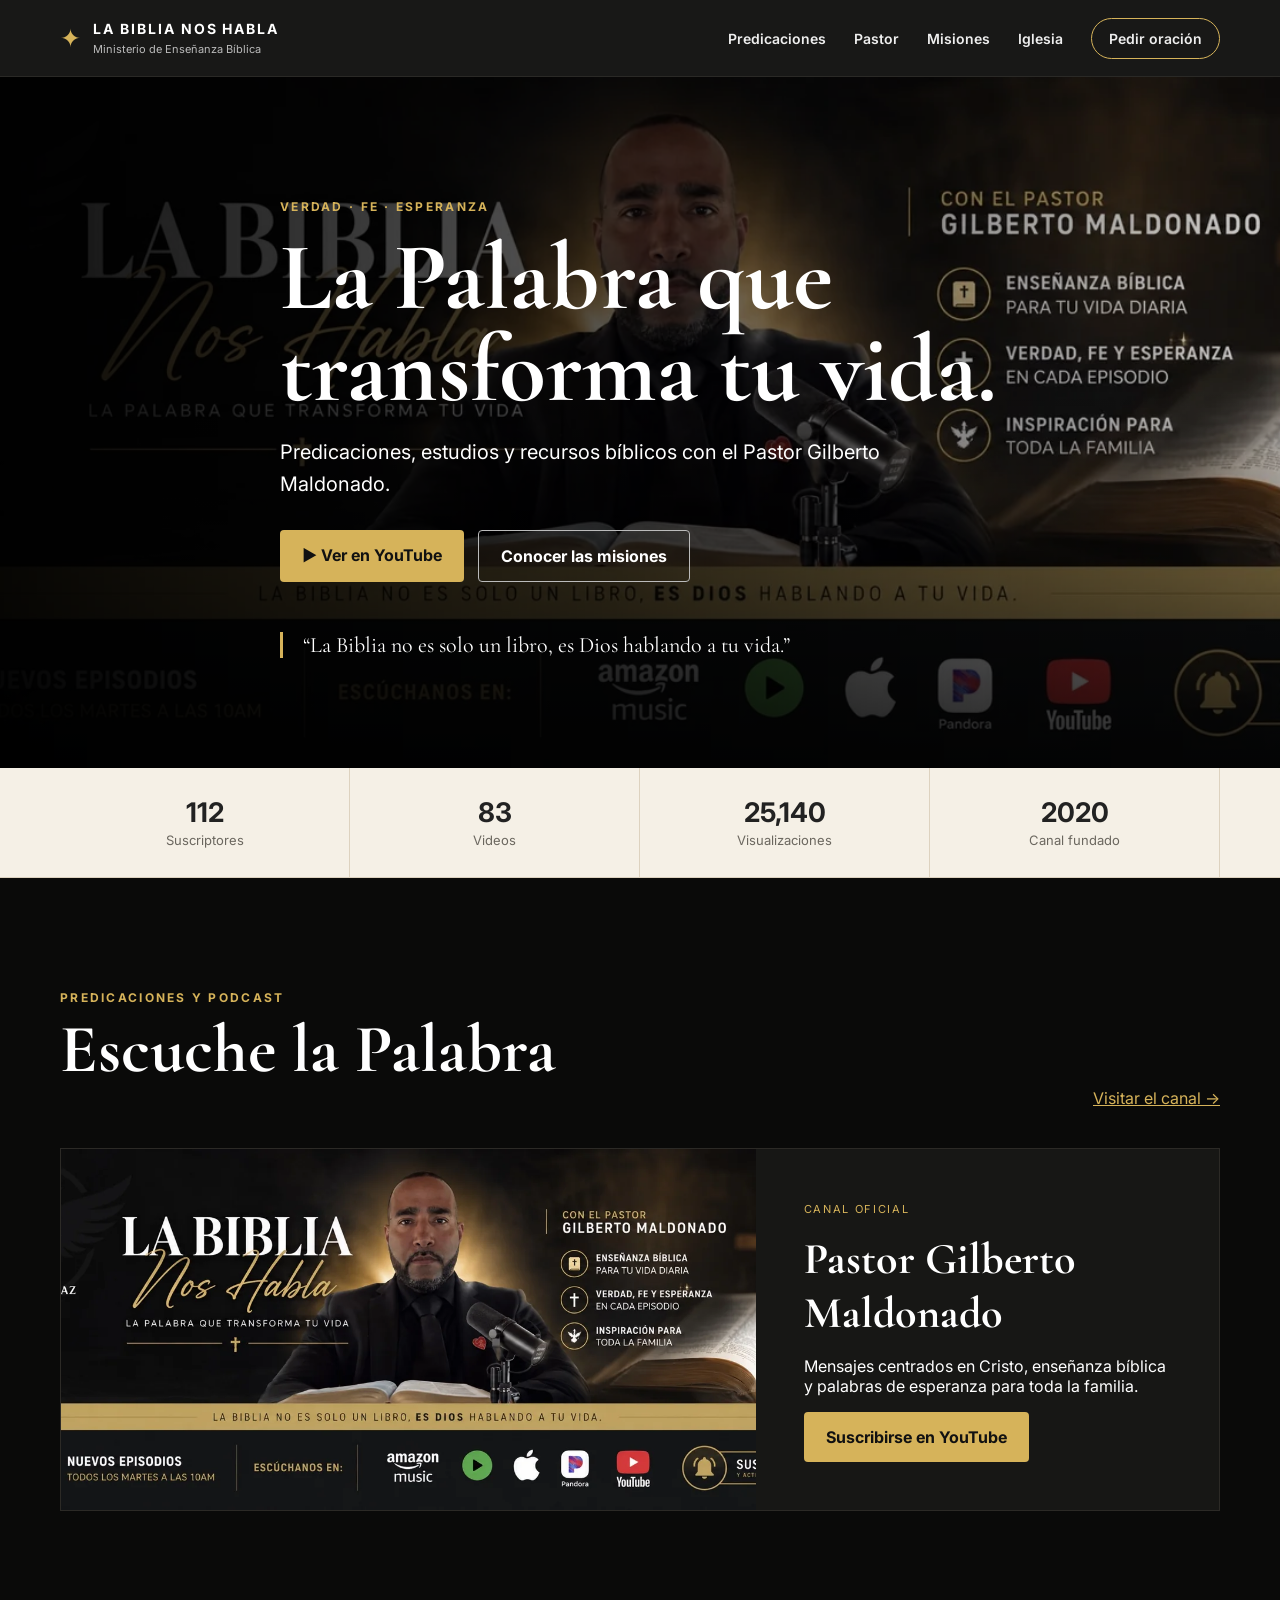
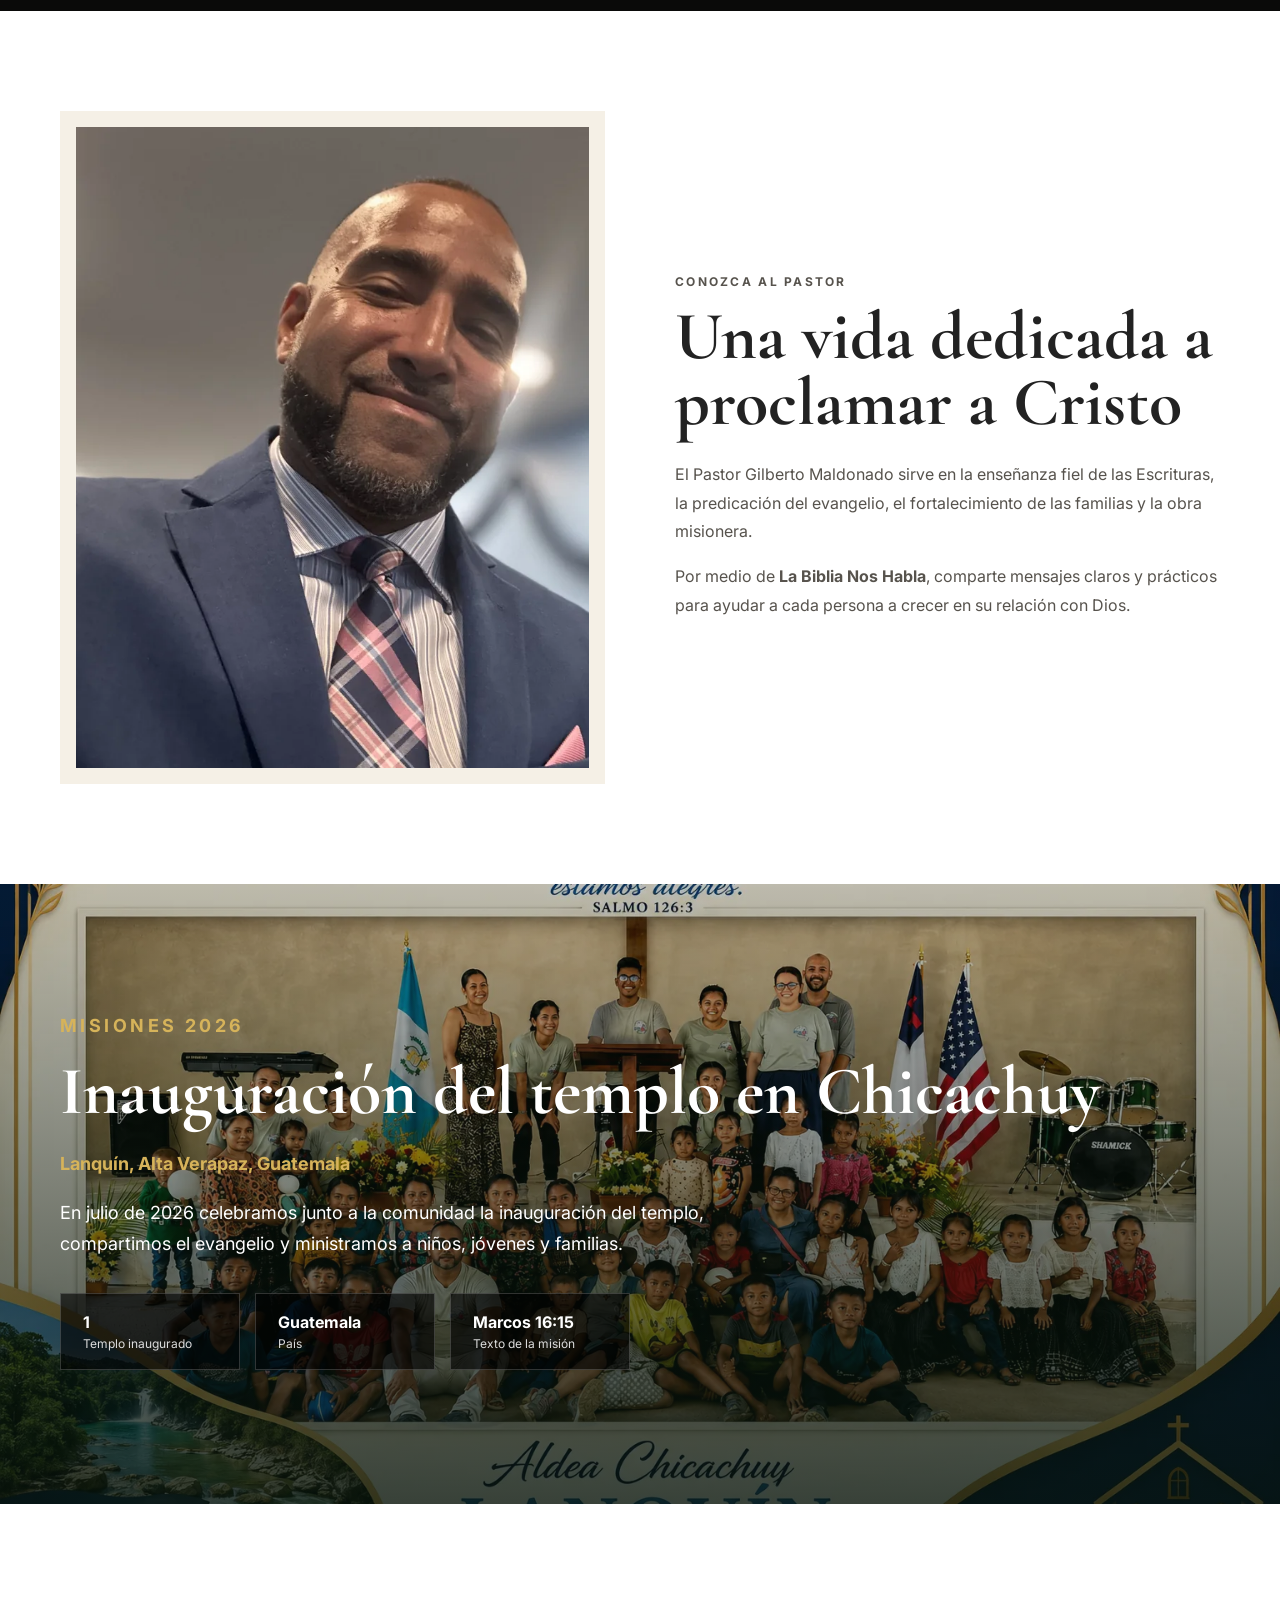
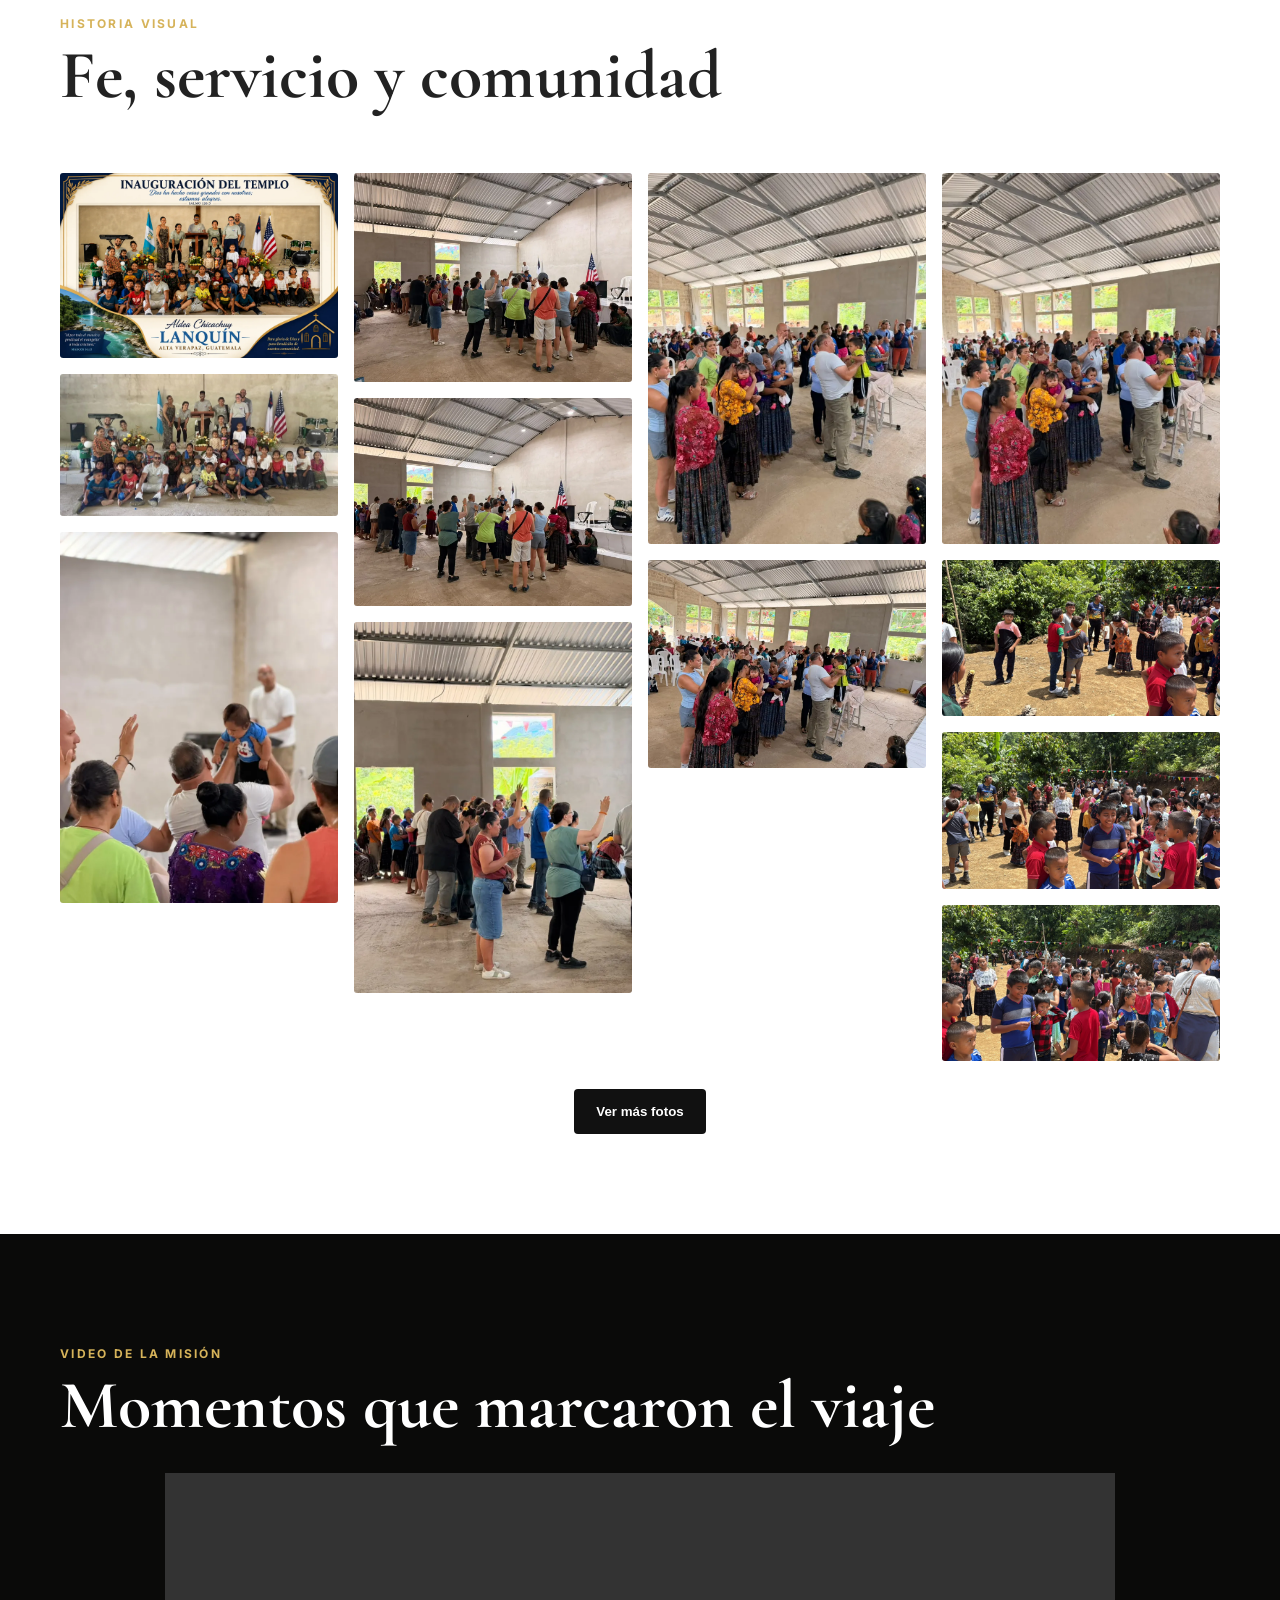
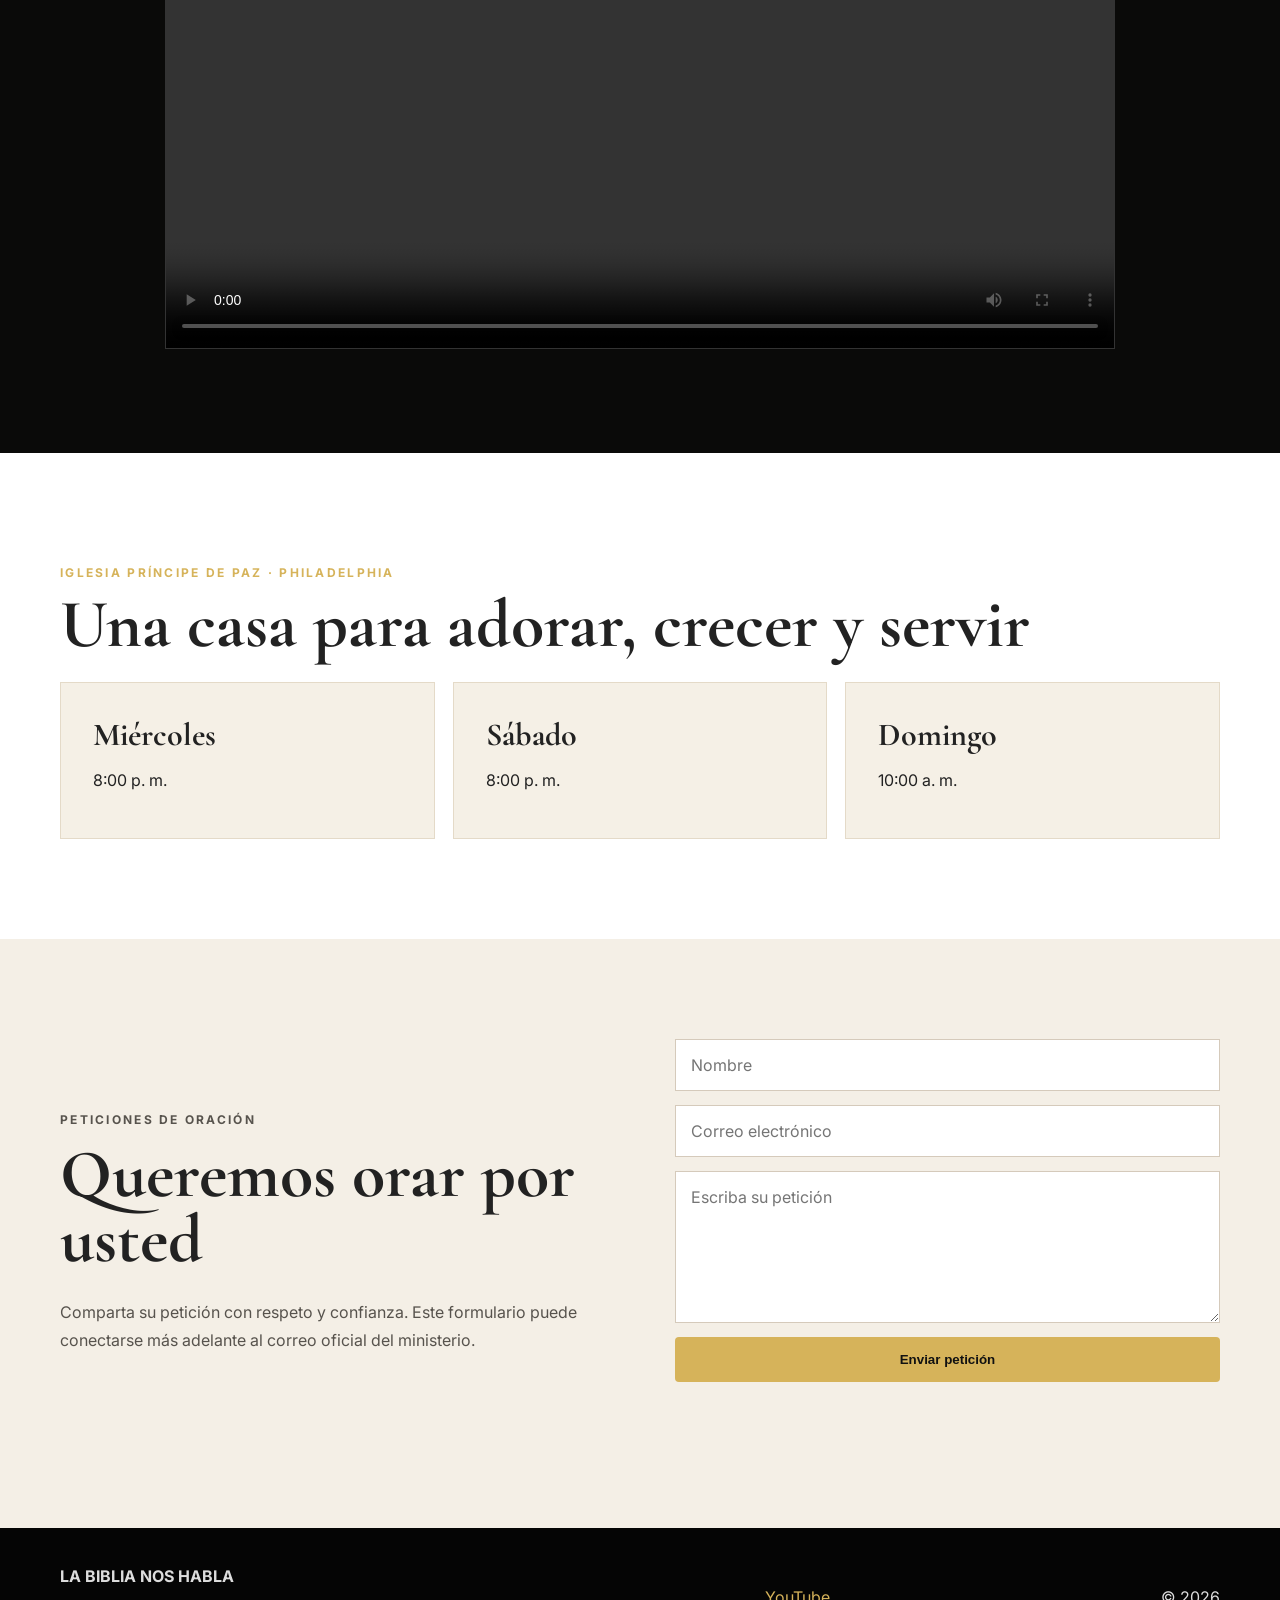
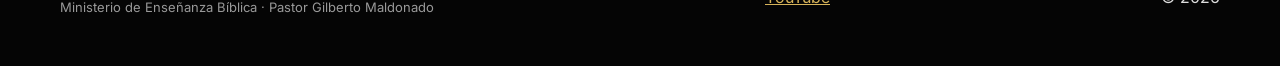
==== index.html @ 4ecc4a30 "Add files via upload" ====
<!doctype html><html lang="es"><head><meta charset="utf-8"><meta name="viewport" content="width=device-width,initial-scale=1"><meta name="theme-color" content="#0a0a09"><meta name="description" content="La Biblia Nos Habla, ministerio de enseñanza bíblica del Pastor Gilberto Maldonado."><title>La Biblia Nos Habla | Pastor Gilberto Maldonado</title><link rel="preconnect" href="https://fonts.googleapis.com"><link rel="preconnect" href="https://fonts.gstatic.com" crossorigin><link href="https://fonts.googleapis.com/css2?family=Cormorant+Garamond:wght@600;700&family=Inter:wght@400;500;600;700&display=swap" rel="stylesheet"><link rel="stylesheet" href="styles.css"></head><body>
<header><div class="container nav"><a class="brand" href="#inicio"><span>✦</span><div><strong>LA BIBLIA NOS HABLA</strong><small>Ministerio de Enseñanza Bíblica</small></div></a><button class="menu-btn" aria-label="Abrir menú">☰</button><nav><a href="#predicaciones">Predicaciones</a><a href="#pastor">Pastor</a><a href="#misiones">Misiones</a><a href="#iglesia">Iglesia</a><a class="pill" href="#oracion">Pedir oración</a></nav></div></header>
<main>
<section id="inicio" class="hero"><div class="hero-bg"></div><div class="hero-overlay"></div><div class="container hero-copy"><p class="eyebrow">VERDAD · FE · ESPERANZA</p><h1>La Palabra que transforma tu vida.</h1><p>Predicaciones, estudios y recursos bíblicos con el Pastor Gilberto Maldonado.</p><div class="actions"><a class="btn gold" href="https://www.youtube.com/@GilbertoMaldonado-00" target="_blank" rel="noopener">▶ Ver en YouTube</a><a class="btn outline" href="#misiones">Conocer las misiones</a></div><blockquote>“La Biblia no es solo un libro, es Dios hablando a tu vida.”</blockquote></div></section>
<section class="stats"><div class="container stats-grid"><div><strong>112</strong><span>Suscriptores</span></div><div><strong>83</strong><span>Videos</span></div><div><strong>25,140</strong><span>Visualizaciones</span></div><div><strong>2020</strong><span>Canal fundado</span></div></div></section>
<section id="predicaciones" class="section dark"><div class="container"><div class="heading"><div><p class="kicker">PREDICACIONES Y PODCAST</p><h2>Escuche la Palabra</h2></div><a href="https://www.youtube.com/@GilbertoMaldonado-00" target="_blank" rel="noopener">Visitar el canal →</a></div><div class="youtube"><img src="assets/banner.webp" alt="La Biblia Nos Habla"><div><span class="tag">CANAL OFICIAL</span><h3>Pastor Gilberto Maldonado</h3><p>Mensajes centrados en Cristo, enseñanza bíblica y palabras de esperanza para toda la familia.</p><a class="btn gold" href="https://www.youtube.com/@GilbertoMaldonado-00" target="_blank" rel="noopener">Suscribirse en YouTube</a></div></div></div></section>
<section id="pastor" class="section"><div class="container split"><div class="portrait"><img src="assets/pastor.webp" alt="Pastor Gilberto Maldonado"></div><div><p class="kicker">CONOZCA AL PASTOR</p><h2>Una vida dedicada a proclamar a Cristo</h2><p>El Pastor Gilberto Maldonado sirve en la enseñanza fiel de las Escrituras, la predicación del evangelio, el fortalecimiento de las familias y la obra misionera.</p><p>Por medio de <strong>La Biblia Nos Habla</strong>, comparte mensajes claros y prácticos para ayudar a cada persona a crecer en su relación con Dios.</p></div></div></section>
<section id="misiones" class="section mission-hero"><div class="container"><p class="kicker">MISIONES 2026</p><h2>Inauguración del templo en Chicachuy</h2><p class="lead">Lanquín, Alta Verapaz, Guatemala</p><p>En julio de 2026 celebramos junto a la comunidad la inauguración del templo, compartimos el evangelio y ministramos a niños, jóvenes y familias.</p><div class="mission-facts"><div><strong>1</strong><span>Templo inaugurado</span></div><div><strong>Guatemala</strong><span>País</span></div><div><strong>Marcos 16:15</strong><span>Texto de la misión</span></div></div></div></section>
<section class="section gallery-section"><div class="container"><div class="heading"><div><p class="kicker">HISTORIA VISUAL</p><h2>Fe, servicio y comunidad</h2></div></div><div class="gallery" id="gallery"></div><button class="btn more" id="moreBtn">Ver más fotos</button></div></section>
<section class="section dark"><div class="container"><p class="kicker">VIDEO DE LA MISIÓN</p><h2>Momentos que marcaron el viaje</h2><div class="video-wrap"><video controls preload="metadata" src="assets/videos/mision-1.mp4"></video></div></div></section>
<section id="iglesia" class="section"><div class="container"><p class="kicker">IGLESIA PRÍNCIPE DE PAZ · PHILADELPHIA</p><h2>Una casa para adorar, crecer y servir</h2><div class="cards"><article><h3>Miércoles</h3><p>8:00 p. m.</p></article><article><h3>Sábado</h3><p>8:00 p. m.</p></article><article><h3>Domingo</h3><p>10:00 a. m.</p></article></div></div></section>
<section id="oracion" class="section prayer"><div class="container split"><div><p class="kicker">PETICIONES DE ORACIÓN</p><h2>Queremos orar por usted</h2><p>Comparta su petición con respeto y confianza. Este formulario puede conectarse más adelante al correo oficial del ministerio.</p></div><form id="prayerForm"><input placeholder="Nombre"><input type="email" placeholder="Correo electrónico"><textarea rows="6" required placeholder="Escriba su petición"></textarea><button class="btn gold">Enviar petición</button><p id="status"></p></form></div></section>
</main><footer><div class="container footer"><div><strong>LA BIBLIA NOS HABLA</strong><p>Ministerio de Enseñanza Bíblica · Pastor Gilberto Maldonado</p></div><a href="https://www.youtube.com/@GilbertoMaldonado-00" target="_blank" rel="noopener">YouTube</a><span>© <span id="year"></span></span></div></footer>
<div class="lightbox" id="lightbox"><button aria-label="Cerrar">×</button><img alt="Foto de la misión"></div><script src="script.js"></script></body></html>
---- styles.css ----
:root{--black:#0a0a09;--gold:#d6b35a;--cream:#f5f0e6;--white:#fff;--text:#222;--muted:#6b675f}*{box-sizing:border-box}html{scroll-behavior:smooth}body{margin:0;font-family:Inter,sans-serif;color:var(--text);background:#fff}img{max-width:100%;display:block}.container{width:min(1160px,92%);margin:auto}header{position:sticky;top:0;z-index:20;background:rgba(10,10,9,.94);backdrop-filter:blur(12px);border-bottom:1px solid #2a2926}.nav{height:76px;display:flex;align-items:center;justify-content:space-between}.brand{display:flex;gap:12px;align-items:center;color:#fff;text-decoration:none}.brand>span{color:var(--gold);font-size:25px}.brand strong{display:block;letter-spacing:.14em;font-size:14px}.brand small{color:#bbb;font-size:11px}.nav nav{display:flex;gap:28px;align-items:center}.nav nav a{color:#eee;text-decoration:none;font-size:14px;font-weight:600}.pill{border:1px solid var(--gold);padding:11px 17px;border-radius:30px}.menu-btn{display:none;background:none;color:#fff;border:0;font-size:25px}.hero{position:relative;min-height:690px;display:flex;align-items:center;color:#fff;overflow:hidden}.hero-bg{position:absolute;inset:0;background:url('assets/banner.webp') center/cover no-repeat;transform:scale(1.02)}.hero-overlay{position:absolute;inset:0;background:linear-gradient(90deg,rgba(0,0,0,.94) 0%,rgba(0,0,0,.65) 48%,rgba(0,0,0,.18) 100%),linear-gradient(0deg,rgba(0,0,0,.78),transparent 55%)}.hero-copy{position:relative;z-index:2;padding:110px 0;max-width:720px}.eyebrow,.kicker{color:var(--gold);letter-spacing:.19em;font-size:12px;font-weight:700}.hero h1,.section h2{font-family:'Cormorant Garamond',serif;line-height:.96}.hero h1{font-size:clamp(56px,8vw,96px);margin:18px 0}.hero-copy>p:not(.eyebrow){font-size:20px;line-height:1.6;max-width:650px}.actions{display:flex;gap:14px;flex-wrap:wrap;margin:30px 0}.btn{display:inline-block;border:0;text-decoration:none;padding:15px 22px;border-radius:4px;font-weight:700;cursor:pointer}.gold{background:var(--gold);color:#111}.outline{border:1px solid #bbb;color:#fff;background:transparent}.hero blockquote{margin:50px 0 0;border-left:3px solid var(--gold);padding-left:20px;font-family:'Cormorant Garamond',serif;font-size:22px}.stats{background:var(--cream);border-bottom:1px solid #ddd2bf}.stats-grid{display:grid;grid-template-columns:repeat(4,1fr)}.stats-grid div{padding:28px;text-align:center;border-right:1px solid #ddd2bf}.stats strong{display:block;font-size:27px}.stats span{font-size:13px;color:var(--muted)}.section{padding:100px 0}.dark{background:var(--black);color:#fff}.section h2{font-size:clamp(44px,6vw,68px);margin:12px 0 25px}.heading{display:flex;justify-content:space-between;align-items:end;margin-bottom:40px}.heading a{color:var(--gold)}.youtube{display:grid;grid-template-columns:1.5fr 1fr;background:#171715;border:1px solid #2c2a26}.youtube img{height:100%;object-fit:cover}.youtube>div{padding:48px}.youtube h3{font-family:'Cormorant Garamond',serif;font-size:44px;margin:15px 0}.tag{font-size:11px;letter-spacing:.15em;color:var(--gold)}.split{display:grid;grid-template-columns:1fr 1fr;gap:70px;align-items:center}.portrait{background:var(--cream);padding:16px}.portrait img{width:100%;aspect-ratio:4/5;object-fit:cover}.split p{line-height:1.8;color:#57534d}.mission-hero{background:linear-gradient(rgba(7,20,12,.25),rgba(7,20,12,.8)),url('assets/misiones/mision-01.webp') center/cover;color:#fff;min-height:620px;display:flex;align-items:end}.mission-hero .container{padding-bottom:25px}.mission-hero p{max-width:720px;font-size:18px;line-height:1.7}.lead{color:var(--gold);font-weight:700}.mission-facts{display:flex;gap:15px;flex-wrap:wrap;margin-top:34px}.mission-facts div{background:rgba(0,0,0,.62);padding:18px 22px;min-width:180px;border:1px solid rgba(255,255,255,.18)}.mission-facts strong,.mission-facts span{display:block}.mission-facts span{font-size:12px;color:#ddd;margin-top:4px}.gallery{columns:4 240px;column-gap:16px}.gallery img{width:100%;margin:0 0 16px;border-radius:3px;cursor:pointer;break-inside:avoid;transition:.25s}.gallery img:hover{transform:scale(1.015);filter:brightness(.9)}.gallery .hidden{display:none}.more{display:block;margin:28px auto 0;background:#111;color:#fff}.video-wrap{max-width:950px;margin:35px auto 0}.video-wrap video{width:100%;border:1px solid #333;background:#000}.cards{display:grid;grid-template-columns:repeat(3,1fr);gap:18px}.cards article{padding:32px;background:var(--cream);border:1px solid #e4dac8}.cards h3{font-family:'Cormorant Garamond',serif;font-size:32px;margin:0}.prayer{background:#f4efe6}.prayer form{display:grid;gap:14px}.prayer input,.prayer textarea{width:100%;border:1px solid #d5cabb;background:#fff;padding:15px;font:inherit}.footer{display:flex;justify-content:space-between;gap:20px;align-items:center;padding:38px 0}footer{background:#050505;color:#ddd}footer a{color:var(--gold)}footer p{font-size:13px;color:#999}.lightbox{position:fixed;inset:0;background:rgba(0,0,0,.92);z-index:50;display:none;place-items:center;padding:35px}.lightbox.open{display:grid}.lightbox img{max-height:90vh;max-width:92vw}.lightbox button{position:absolute;top:20px;right:30px;font-size:42px;color:#fff;background:none;border:0;cursor:pointer}@media(max-width:800px){.menu-btn{display:block}.nav nav{display:none;position:absolute;top:76px;left:0;right:0;background:#111;flex-direction:column;padding:28px}.nav nav.open{display:flex}.hero{min-height:610px}.hero-bg{background-position:60% center}.stats-grid{grid-template-columns:1fr 1fr}.split,.youtube,.cards{grid-template-columns:1fr}.youtube>div{padding:28px}.section{padding:75px 0}.heading{align-items:start;gap:20px;flex-direction:column}.footer{flex-direction:column;align-items:flex-start}}
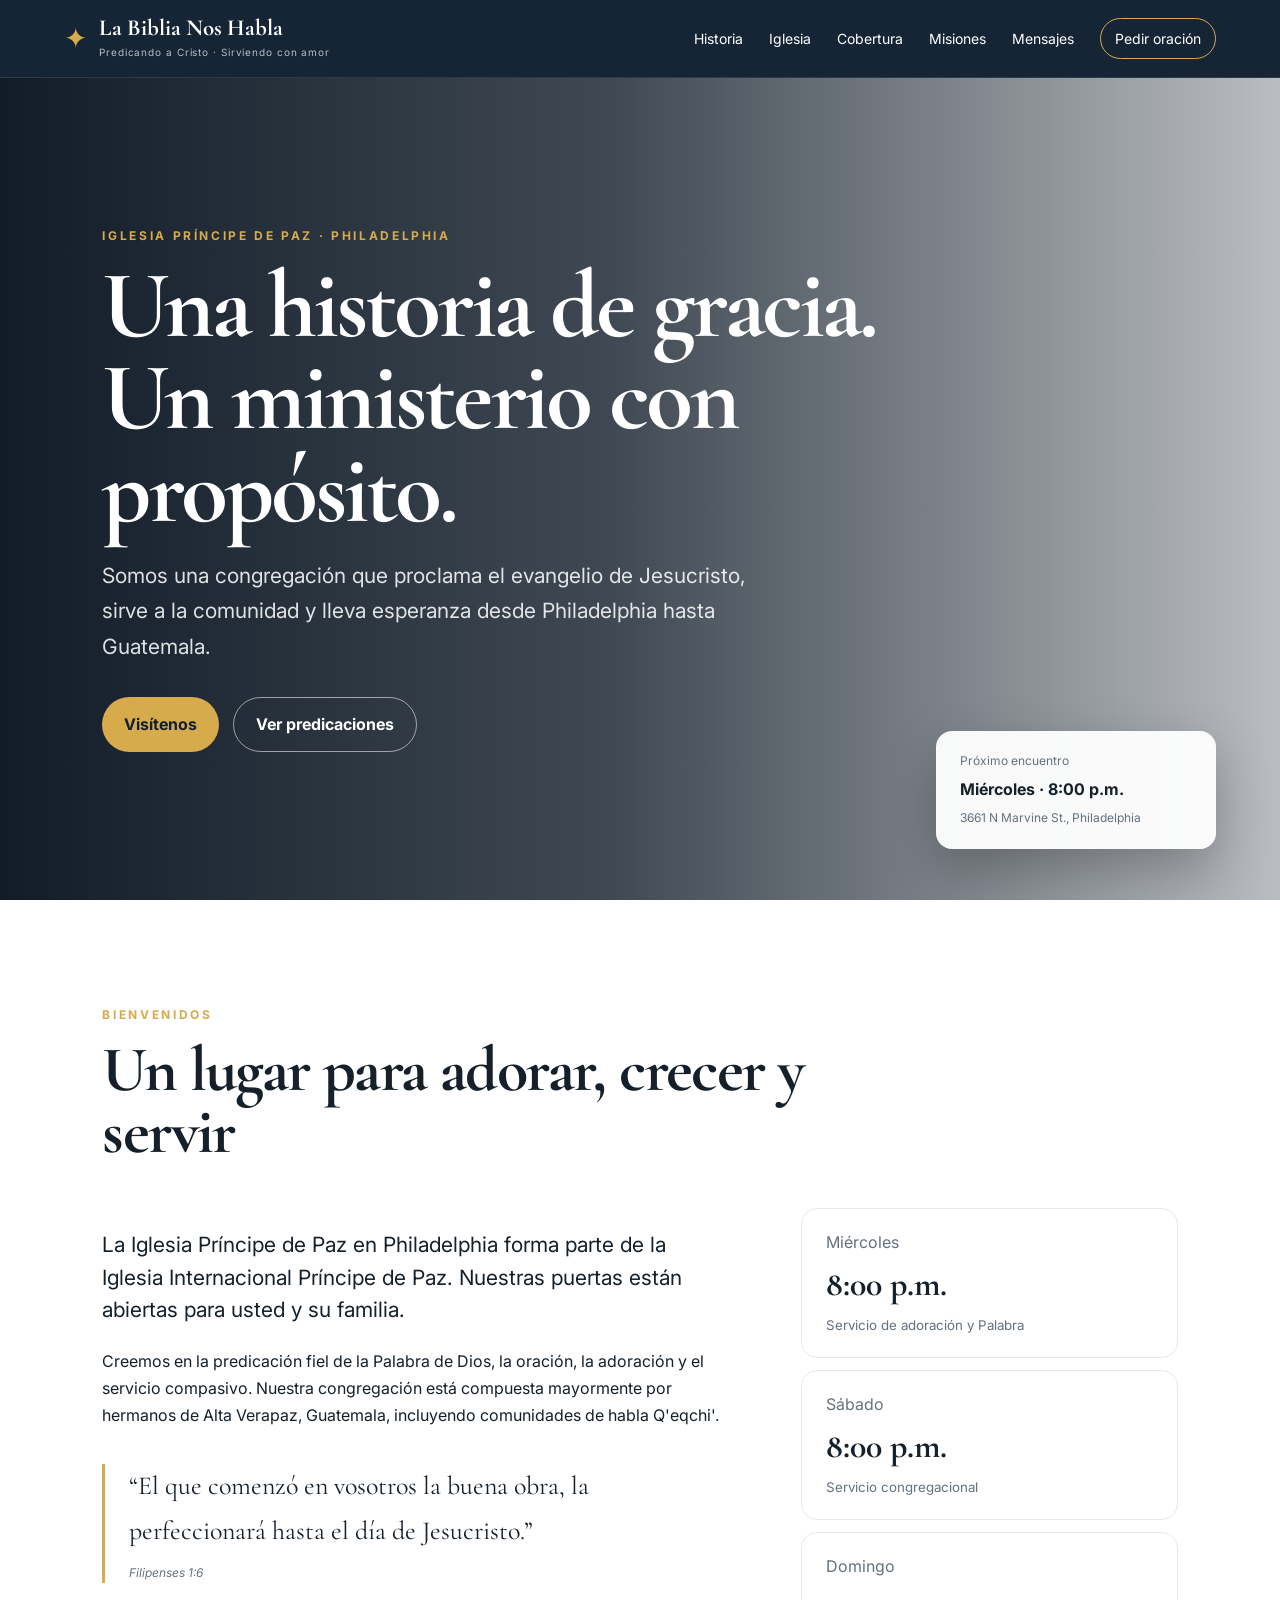
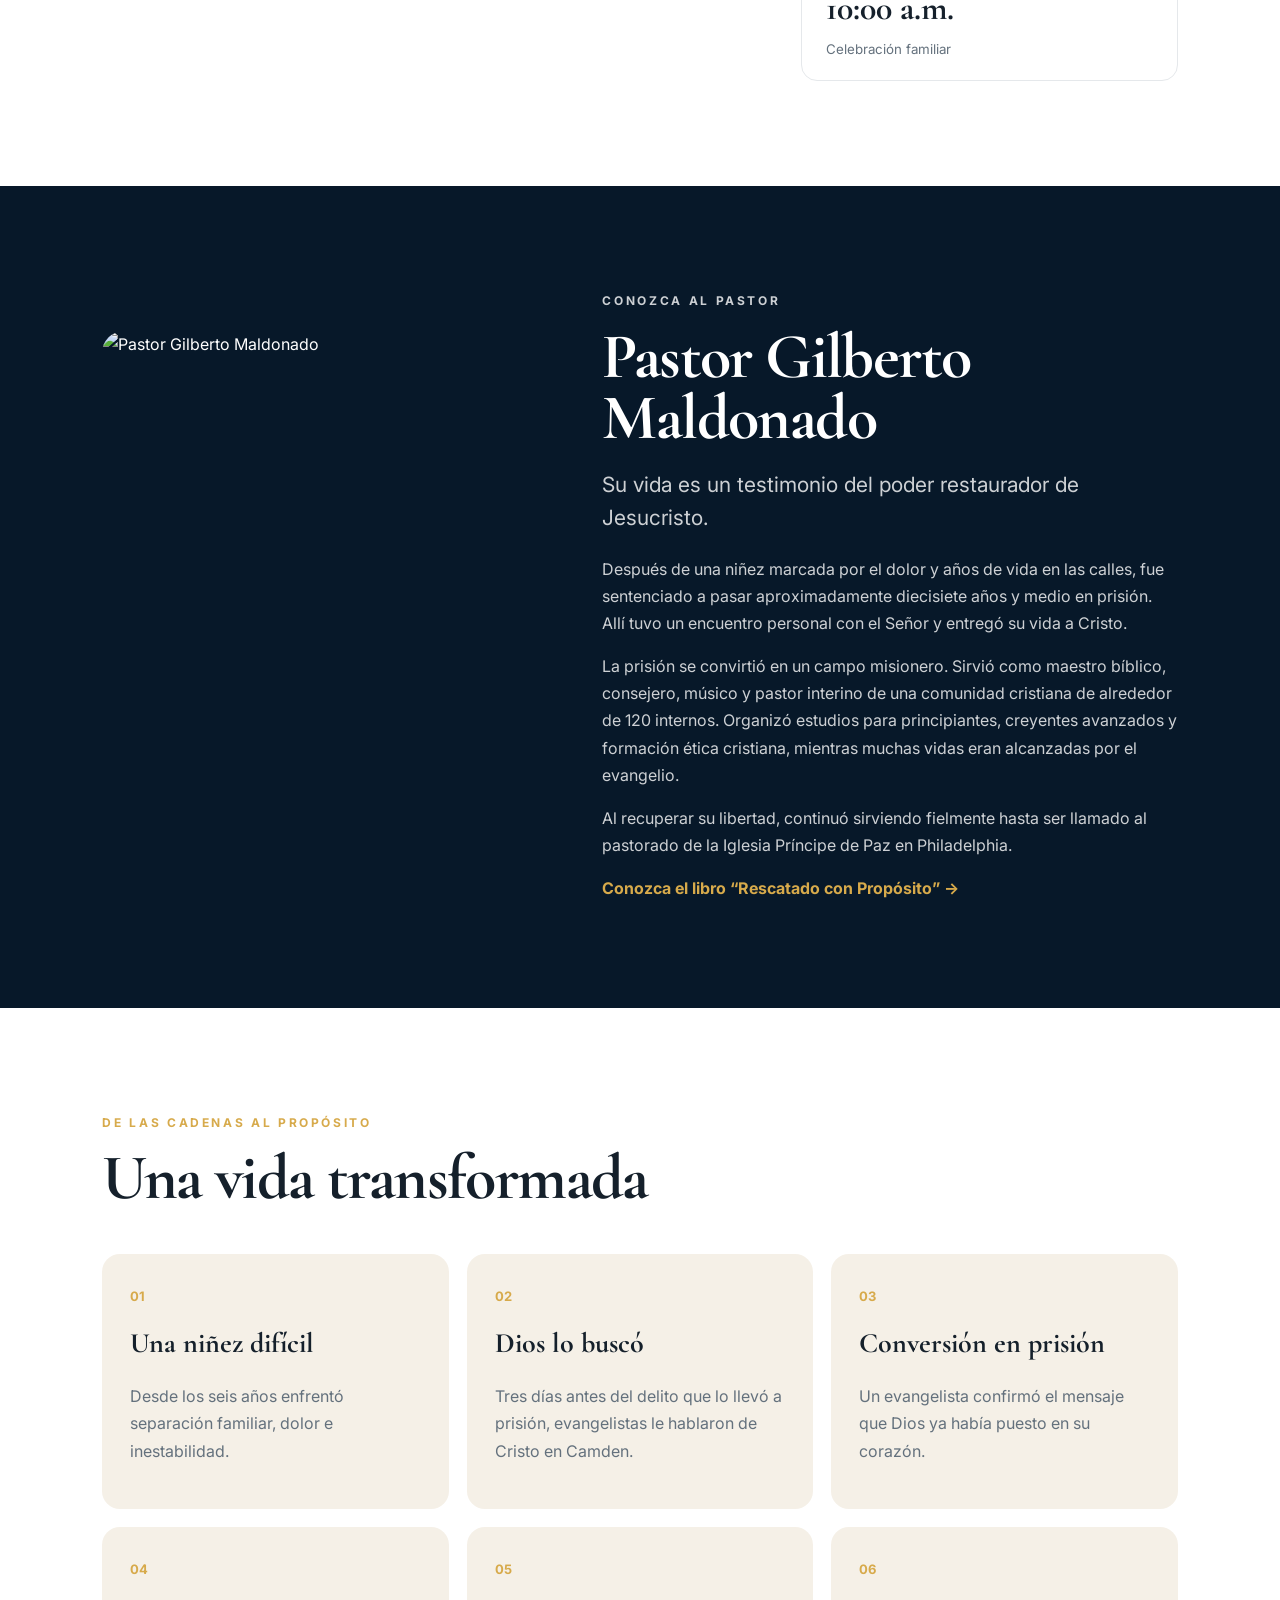
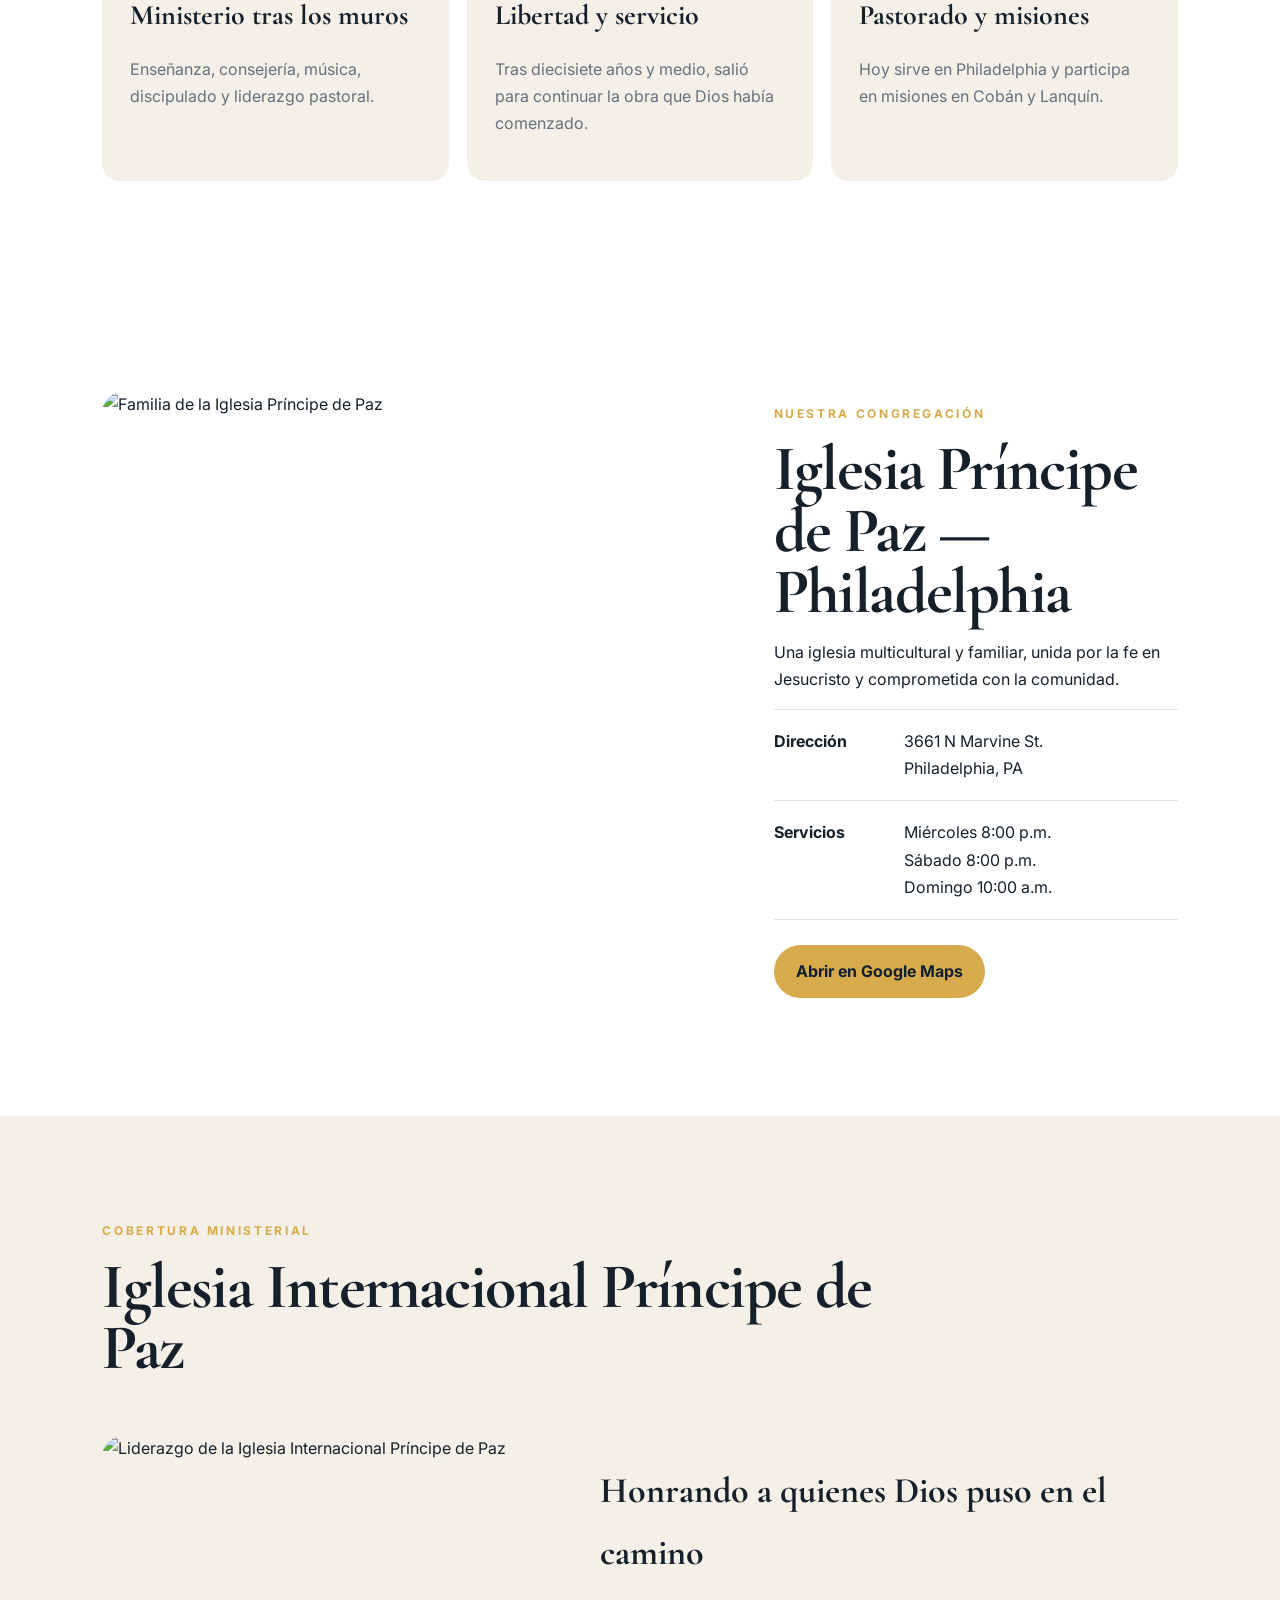
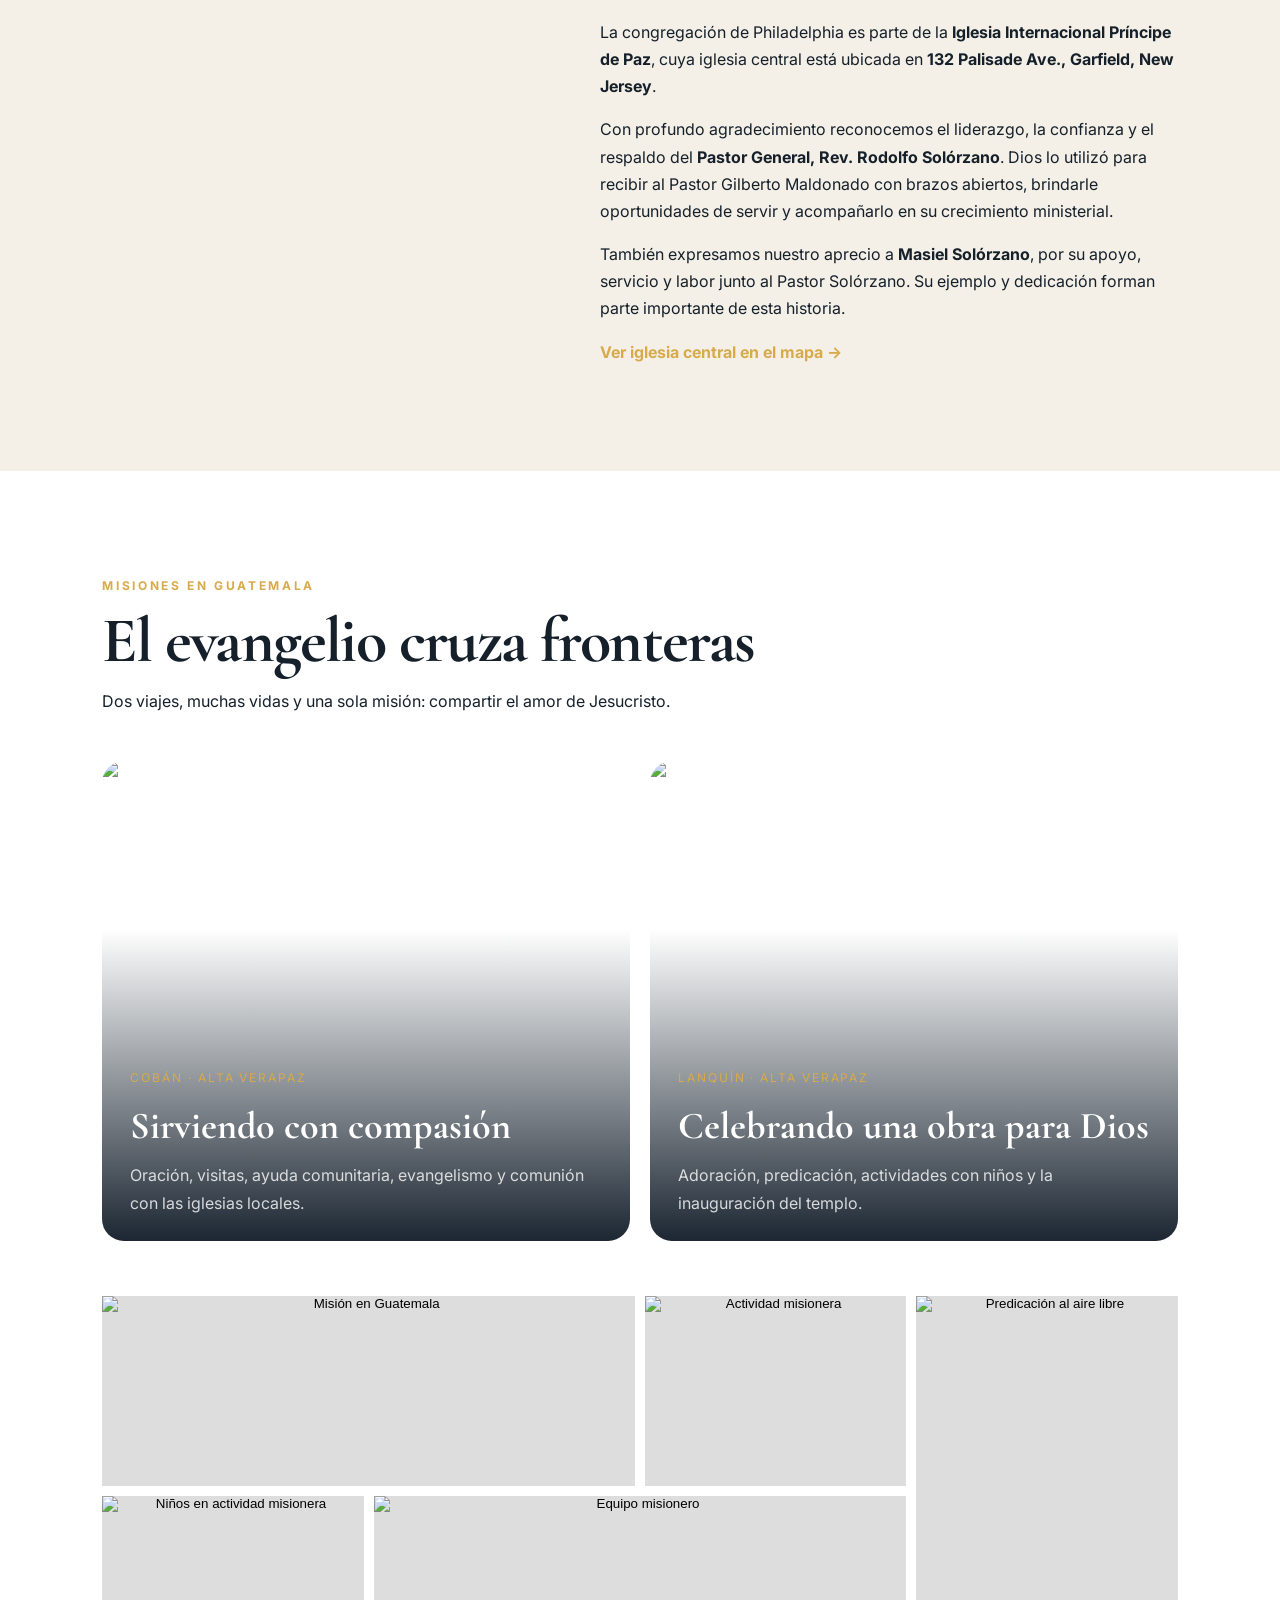
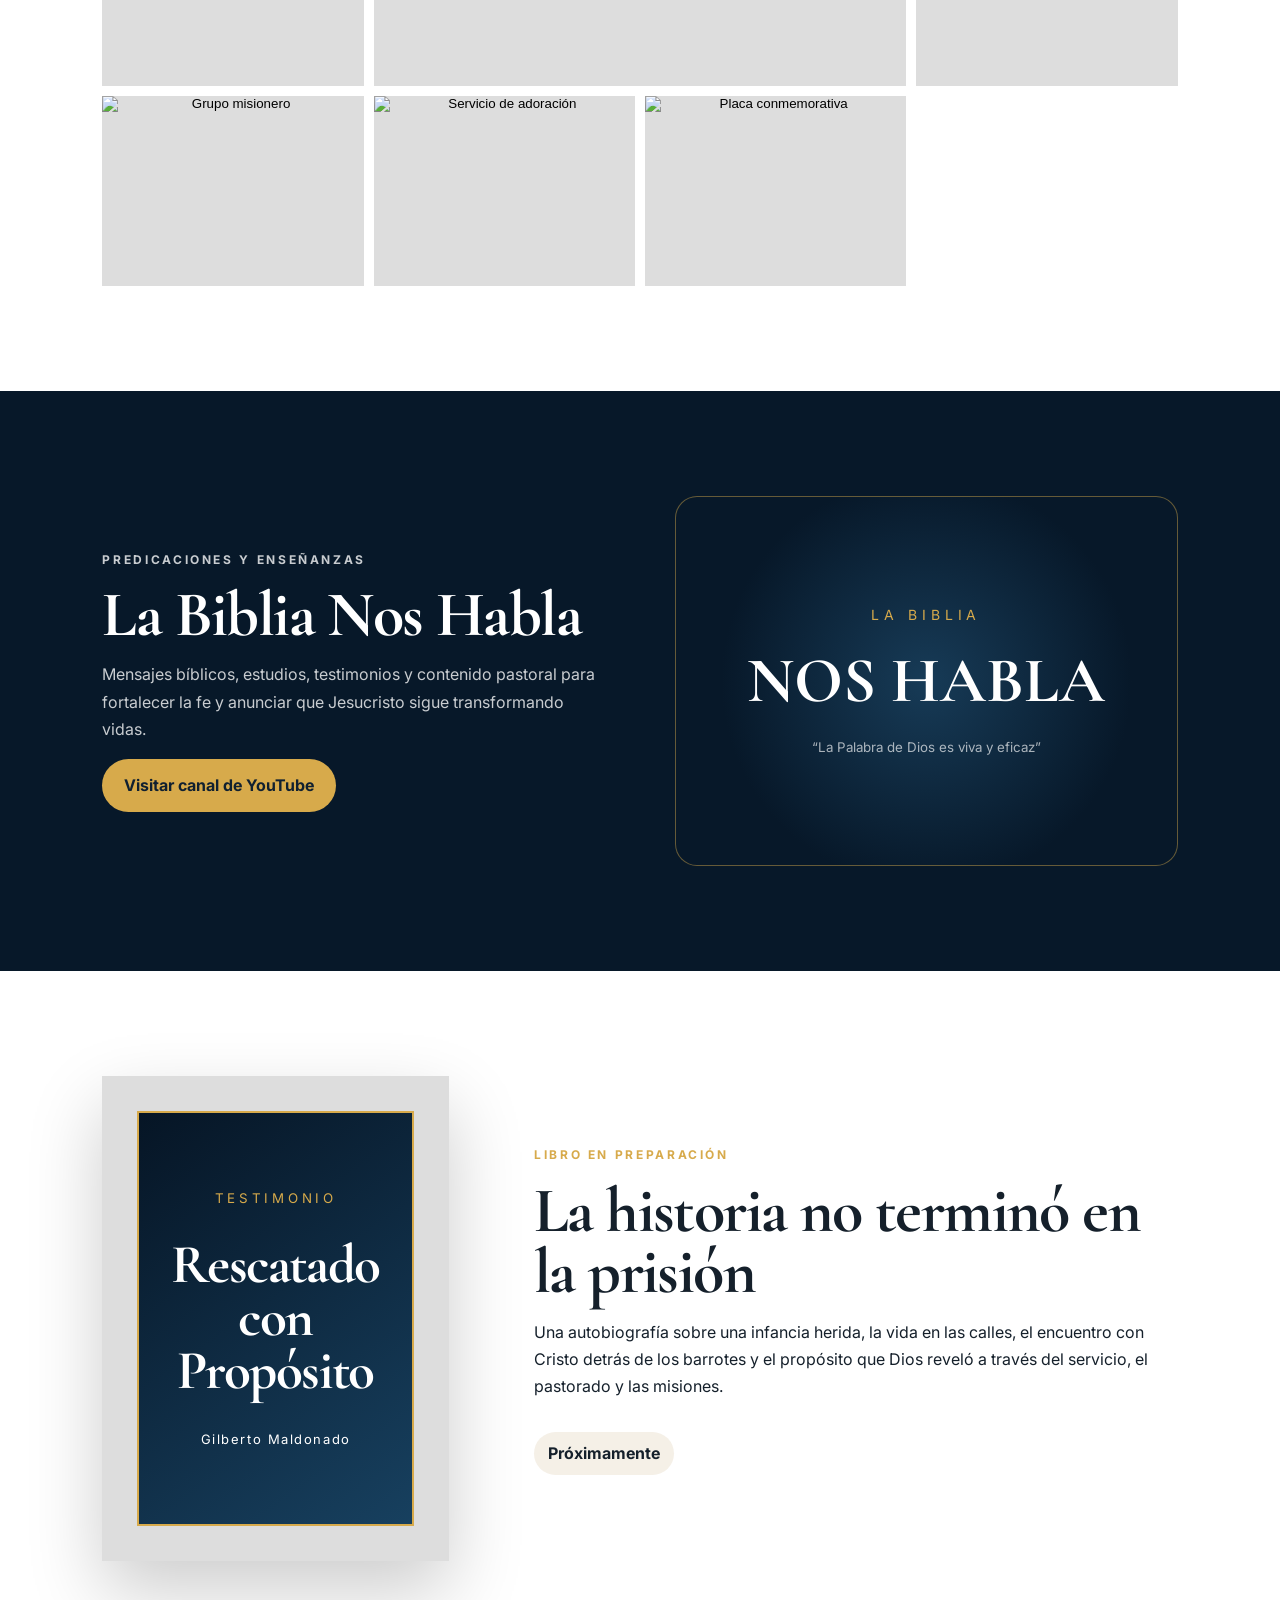
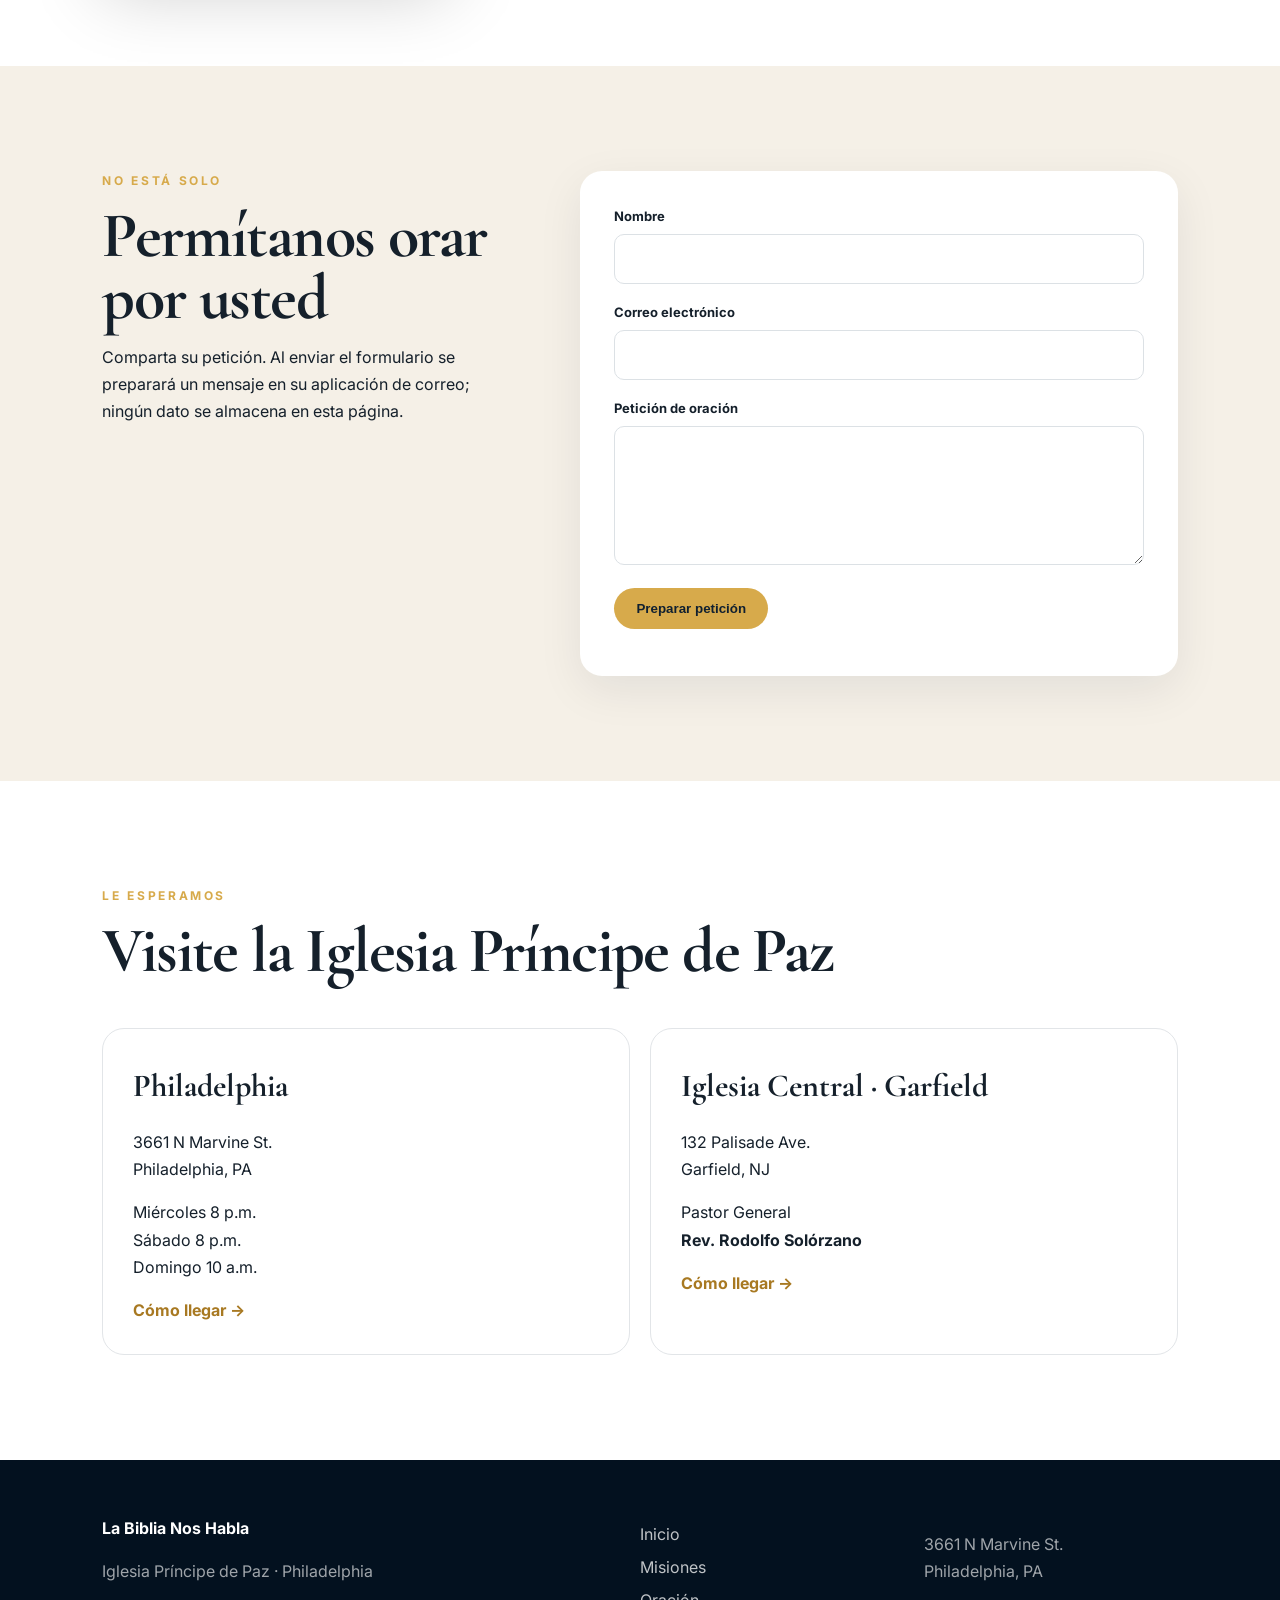
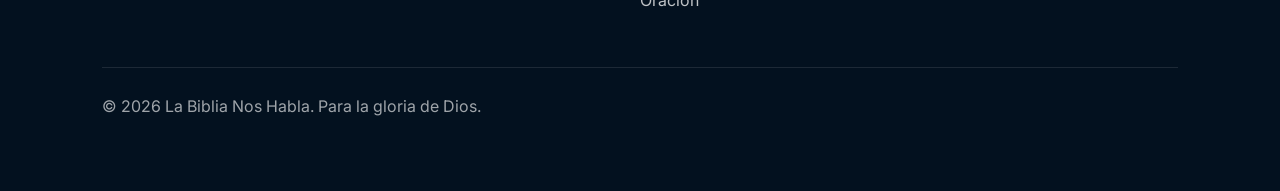
==== commit c45d2a05: "Add files via upload" ====
--- a/index.html
+++ b/index.html
@@ -1,14 +1,218 @@
-<!doctype html><html lang="es"><head><meta charset="utf-8"><meta name="viewport" content="width=device-width,initial-scale=1"><meta name="theme-color" content="#0a0a09"><meta name="description" content="La Biblia Nos Habla, ministerio de enseñanza bíblica del Pastor Gilberto Maldonado."><title>La Biblia Nos Habla | Pastor Gilberto Maldonado</title><link rel="preconnect" href="https://fonts.googleapis.com"><link rel="preconnect" href="https://fonts.gstatic.com" crossorigin><link href="https://fonts.googleapis.com/css2?family=Cormorant+Garamond:wght@600;700&family=Inter:wght@400;500;600;700&display=swap" rel="stylesheet"><link rel="stylesheet" href="styles.css"></head><body>
-<header><div class="container nav"><a class="brand" href="#inicio"><span>✦</span><div><strong>LA BIBLIA NOS HABLA</strong><small>Ministerio de Enseñanza Bíblica</small></div></a><button class="menu-btn" aria-label="Abrir menú">☰</button><nav><a href="#predicaciones">Predicaciones</a><a href="#pastor">Pastor</a><a href="#misiones">Misiones</a><a href="#iglesia">Iglesia</a><a class="pill" href="#oracion">Pedir oración</a></nav></div></header>
-<main>
-<section id="inicio" class="hero"><div class="hero-bg"></div><div class="hero-overlay"></div><div class="container hero-copy"><p class="eyebrow">VERDAD · FE · ESPERANZA</p><h1>La Palabra que transforma tu vida.</h1><p>Predicaciones, estudios y recursos bíblicos con el Pastor Gilberto Maldonado.</p><div class="actions"><a class="btn gold" href="https://www.youtube.com/@GilbertoMaldonado-00" target="_blank" rel="noopener">▶ Ver en YouTube</a><a class="btn outline" href="#misiones">Conocer las misiones</a></div><blockquote>“La Biblia no es solo un libro, es Dios hablando a tu vida.”</blockquote></div></section>
-<section class="stats"><div class="container stats-grid"><div><strong>112</strong><span>Suscriptores</span></div><div><strong>83</strong><span>Videos</span></div><div><strong>25,140</strong><span>Visualizaciones</span></div><div><strong>2020</strong><span>Canal fundado</span></div></div></section>
-<section id="predicaciones" class="section dark"><div class="container"><div class="heading"><div><p class="kicker">PREDICACIONES Y PODCAST</p><h2>Escuche la Palabra</h2></div><a href="https://www.youtube.com/@GilbertoMaldonado-00" target="_blank" rel="noopener">Visitar el canal →</a></div><div class="youtube"><img src="assets/banner.webp" alt="La Biblia Nos Habla"><div><span class="tag">CANAL OFICIAL</span><h3>Pastor Gilberto Maldonado</h3><p>Mensajes centrados en Cristo, enseñanza bíblica y palabras de esperanza para toda la familia.</p><a class="btn gold" href="https://www.youtube.com/@GilbertoMaldonado-00" target="_blank" rel="noopener">Suscribirse en YouTube</a></div></div></div></section>
-<section id="pastor" class="section"><div class="container split"><div class="portrait"><img src="assets/pastor.webp" alt="Pastor Gilberto Maldonado"></div><div><p class="kicker">CONOZCA AL PASTOR</p><h2>Una vida dedicada a proclamar a Cristo</h2><p>El Pastor Gilberto Maldonado sirve en la enseñanza fiel de las Escrituras, la predicación del evangelio, el fortalecimiento de las familias y la obra misionera.</p><p>Por medio de <strong>La Biblia Nos Habla</strong>, comparte mensajes claros y prácticos para ayudar a cada persona a crecer en su relación con Dios.</p></div></div></section>
-<section id="misiones" class="section mission-hero"><div class="container"><p class="kicker">MISIONES 2026</p><h2>Inauguración del templo en Chicachuy</h2><p class="lead">Lanquín, Alta Verapaz, Guatemala</p><p>En julio de 2026 celebramos junto a la comunidad la inauguración del templo, compartimos el evangelio y ministramos a niños, jóvenes y familias.</p><div class="mission-facts"><div><strong>1</strong><span>Templo inaugurado</span></div><div><strong>Guatemala</strong><span>País</span></div><div><strong>Marcos 16:15</strong><span>Texto de la misión</span></div></div></div></section>
-<section class="section gallery-section"><div class="container"><div class="heading"><div><p class="kicker">HISTORIA VISUAL</p><h2>Fe, servicio y comunidad</h2></div></div><div class="gallery" id="gallery"></div><button class="btn more" id="moreBtn">Ver más fotos</button></div></section>
-<section class="section dark"><div class="container"><p class="kicker">VIDEO DE LA MISIÓN</p><h2>Momentos que marcaron el viaje</h2><div class="video-wrap"><video controls preload="metadata" src="assets/videos/mision-1.mp4"></video></div></div></section>
-<section id="iglesia" class="section"><div class="container"><p class="kicker">IGLESIA PRÍNCIPE DE PAZ · PHILADELPHIA</p><h2>Una casa para adorar, crecer y servir</h2><div class="cards"><article><h3>Miércoles</h3><p>8:00 p. m.</p></article><article><h3>Sábado</h3><p>8:00 p. m.</p></article><article><h3>Domingo</h3><p>10:00 a. m.</p></article></div></div></section>
-<section id="oracion" class="section prayer"><div class="container split"><div><p class="kicker">PETICIONES DE ORACIÓN</p><h2>Queremos orar por usted</h2><p>Comparta su petición con respeto y confianza. Este formulario puede conectarse más adelante al correo oficial del ministerio.</p></div><form id="prayerForm"><input placeholder="Nombre"><input type="email" placeholder="Correo electrónico"><textarea rows="6" required placeholder="Escriba su petición"></textarea><button class="btn gold">Enviar petición</button><p id="status"></p></form></div></section>
-</main><footer><div class="container footer"><div><strong>LA BIBLIA NOS HABLA</strong><p>Ministerio de Enseñanza Bíblica · Pastor Gilberto Maldonado</p></div><a href="https://www.youtube.com/@GilbertoMaldonado-00" target="_blank" rel="noopener">YouTube</a><span>© <span id="year"></span></span></div></footer>
-<div class="lightbox" id="lightbox"><button aria-label="Cerrar">×</button><img alt="Foto de la misión"></div><script src="script.js"></script></body></html>
+<!doctype html>
+<html lang="es">
+<head>
+  <meta charset="utf-8">
+  <meta name="viewport" content="width=device-width,initial-scale=1">
+  <meta name="description" content="La Biblia Nos Habla — Ministerio del Pastor Gilberto Maldonado e Iglesia Príncipe de Paz, Philadelphia.">
+  <title>La Biblia Nos Habla | Iglesia Príncipe de Paz Philadelphia</title>
+  <link rel="preconnect" href="https://fonts.googleapis.com">
+  <link rel="preconnect" href="https://fonts.gstatic.com" crossorigin>
+  <link href="https://fonts.googleapis.com/css2?family=Cormorant+Garamond:wght@600;700&family=Inter:wght@400;500;600;700&display=swap" rel="stylesheet">
+  <link rel="stylesheet" href="styles.css">
+</head>
+<body>
+<a class="skip" href="#contenido">Saltar al contenido</a>
+
+<header class="site-header">
+  <a class="brand" href="#inicio">
+    <span class="brand-mark">✦</span>
+    <span><strong>La Biblia Nos Habla</strong><small>Predicando a Cristo · Sirviendo con amor</small></span>
+  </a>
+  <button class="menu-btn" aria-label="Abrir menú" aria-expanded="false">☰</button>
+  <nav class="nav">
+    <a href="#historia">Historia</a>
+    <a href="#iglesia">Iglesia</a>
+    <a href="#cobertura">Cobertura</a>
+    <a href="#misiones">Misiones</a>
+    <a href="#mensajes">Mensajes</a>
+    <a href="#oracion" class="nav-cta">Pedir oración</a>
+  </nav>
+</header>
+
+<main id="contenido">
+<section class="hero" id="inicio">
+  <div class="hero-bg"></div>
+  <div class="hero-overlay"></div>
+  <div class="hero-content reveal">
+    <p class="eyebrow">Iglesia Príncipe de Paz · Philadelphia</p>
+    <h1>Una historia de gracia.<br>Un ministerio con propósito.</h1>
+    <p>Somos una congregación que proclama el evangelio de Jesucristo, sirve a la comunidad y lleva esperanza desde Philadelphia hasta Guatemala.</p>
+    <div class="actions">
+      <a class="btn primary" href="#iglesia">Visítenos</a>
+      <a class="btn ghost" href="https://www.youtube.com/@GilbertoMaldonado-00" target="_blank" rel="noopener">Ver predicaciones</a>
+    </div>
+  </div>
+  <div class="hero-card reveal">
+    <span>Próximo encuentro</span>
+    <strong>Miércoles · 8:00 p.m.</strong>
+    <small>3661 N Marvine St., Philadelphia</small>
+  </div>
+</section>
+
+<section class="welcome section">
+  <div class="section-head reveal">
+    <p class="eyebrow">Bienvenidos</p>
+    <h2>Un lugar para adorar, crecer y servir</h2>
+  </div>
+  <div class="welcome-grid">
+    <div class="welcome-copy reveal">
+      <p class="lead">La Iglesia Príncipe de Paz en Philadelphia forma parte de la Iglesia Internacional Príncipe de Paz. Nuestras puertas están abiertas para usted y su familia.</p>
+      <p>Creemos en la predicación fiel de la Palabra de Dios, la oración, la adoración y el servicio compasivo. Nuestra congregación está compuesta mayormente por hermanos de Alta Verapaz, Guatemala, incluyendo comunidades de habla Q'eqchi'.</p>
+      <blockquote>“El que comenzó en vosotros la buena obra, la perfeccionará hasta el día de Jesucristo.” <cite>Filipenses 1:6</cite></blockquote>
+    </div>
+    <div class="service-cards reveal">
+      <article><span>Miércoles</span><strong>8:00 p.m.</strong><small>Servicio de adoración y Palabra</small></article>
+      <article><span>Sábado</span><strong>8:00 p.m.</strong><small>Servicio congregacional</small></article>
+      <article><span>Domingo</span><strong>10:00 a.m.</strong><small>Celebración familiar</small></article>
+    </div>
+  </div>
+</section>
+
+<section class="story section dark" id="historia">
+  <div class="story-image reveal"><img src="assets/images/pastor.webp" alt="Pastor Gilberto Maldonado"></div>
+  <div class="story-copy reveal">
+    <p class="eyebrow">Conozca al pastor</p>
+    <h2>Pastor Gilberto Maldonado</h2>
+    <p class="lead">Su vida es un testimonio del poder restaurador de Jesucristo.</p>
+    <p>Después de una niñez marcada por el dolor y años de vida en las calles, fue sentenciado a pasar aproximadamente diecisiete años y medio en prisión. Allí tuvo un encuentro personal con el Señor y entregó su vida a Cristo.</p>
+    <p>La prisión se convirtió en un campo misionero. Sirvió como maestro bíblico, consejero, músico y pastor interino de una comunidad cristiana de alrededor de 120 internos. Organizó estudios para principiantes, creyentes avanzados y formación ética cristiana, mientras muchas vidas eran alcanzadas por el evangelio.</p>
+    <p>Al recuperar su libertad, continuó sirviendo fielmente hasta ser llamado al pastorado de la Iglesia Príncipe de Paz en Philadelphia.</p>
+    <a class="text-link" href="#libro">Conozca el libro “Rescatado con Propósito” →</a>
+  </div>
+</section>
+
+<section class="timeline section">
+  <div class="section-head reveal">
+    <p class="eyebrow">De las cadenas al propósito</p>
+    <h2>Una vida transformada</h2>
+  </div>
+  <div class="timeline-grid">
+    <article class="reveal"><b>01</b><h3>Una niñez difícil</h3><p>Desde los seis años enfrentó separación familiar, dolor e inestabilidad.</p></article>
+    <article class="reveal"><b>02</b><h3>Dios lo buscó</h3><p>Tres días antes del delito que lo llevó a prisión, evangelistas le hablaron de Cristo en Camden.</p></article>
+    <article class="reveal"><b>03</b><h3>Conversión en prisión</h3><p>Un evangelista confirmó el mensaje que Dios ya había puesto en su corazón.</p></article>
+    <article class="reveal"><b>04</b><h3>Ministerio tras los muros</h3><p>Enseñanza, consejería, música, discipulado y liderazgo pastoral.</p></article>
+    <article class="reveal"><b>05</b><h3>Libertad y servicio</h3><p>Tras diecisiete años y medio, salió para continuar la obra que Dios había comenzado.</p></article>
+    <article class="reveal"><b>06</b><h3>Pastorado y misiones</h3><p>Hoy sirve en Philadelphia y participa en misiones en Cobán y Lanquín.</p></article>
+  </div>
+</section>
+
+<section class="church section" id="iglesia">
+  <div class="church-photo reveal"><img src="assets/images/church-family.webp" alt="Familia de la Iglesia Príncipe de Paz"></div>
+  <div class="church-info reveal">
+    <p class="eyebrow">Nuestra congregación</p>
+    <h2>Iglesia Príncipe de Paz — Philadelphia</h2>
+    <p>Una iglesia multicultural y familiar, unida por la fe en Jesucristo y comprometida con la comunidad.</p>
+    <div class="info-box"><strong>Dirección</strong><span>3661 N Marvine St.<br>Philadelphia, PA</span></div>
+    <div class="info-box"><strong>Servicios</strong><span>Miércoles 8:00 p.m.<br>Sábado 8:00 p.m.<br>Domingo 10:00 a.m.</span></div>
+    <a class="btn primary" target="_blank" rel="noopener" href="https://www.google.com/maps/search/?api=1&query=3661+N+Marvine+St+Philadelphia+PA">Abrir en Google Maps</a>
+  </div>
+</section>
+
+<section class="covering section soft" id="cobertura">
+  <div class="section-head reveal">
+    <p class="eyebrow">Cobertura ministerial</p>
+    <h2>Iglesia Internacional Príncipe de Paz</h2>
+  </div>
+  <div class="covering-grid">
+    <div class="covering-image reveal"><img src="assets/images/leadership.webp" alt="Liderazgo de la Iglesia Internacional Príncipe de Paz"></div>
+    <div class="covering-copy reveal">
+      <h3>Honrando a quienes Dios puso en el camino</h3>
+      <p>La congregación de Philadelphia es parte de la <strong>Iglesia Internacional Príncipe de Paz</strong>, cuya iglesia central está ubicada en <strong>132 Palisade Ave., Garfield, New Jersey</strong>.</p>
+      <p>Con profundo agradecimiento reconocemos el liderazgo, la confianza y el respaldo del <strong>Pastor General, Rev. Rodolfo Solórzano</strong>. Dios lo utilizó para recibir al Pastor Gilberto Maldonado con brazos abiertos, brindarle oportunidades de servir y acompañarlo en su crecimiento ministerial.</p>
+      <p>También expresamos nuestro aprecio a <strong>Masiel Solórzano</strong>, por su apoyo, servicio y labor junto al Pastor Solórzano. Su ejemplo y dedicación forman parte importante de esta historia.</p>
+      <a class="text-link" target="_blank" rel="noopener" href="https://www.google.com/maps/search/?api=1&query=132+Palisade+Ave+Garfield+NJ">Ver iglesia central en el mapa →</a>
+    </div>
+  </div>
+</section>
+
+<section class="missions section" id="misiones">
+  <div class="section-head reveal">
+    <p class="eyebrow">Misiones en Guatemala</p>
+    <h2>El evangelio cruza fronteras</h2>
+    <p>Dos viajes, muchas vidas y una sola misión: compartir el amor de Jesucristo.</p>
+  </div>
+  <div class="mission-feature">
+    <article class="mission-card reveal">
+      <img src="assets/images/compassion.webp" alt="Ministerio de compasión en Cobán">
+      <div><span>Cobán · Alta Verapaz</span><h3>Sirviendo con compasión</h3><p>Oración, visitas, ayuda comunitaria, evangelismo y comunión con las iglesias locales.</p></div>
+    </article>
+    <article class="mission-card reveal">
+      <img src="assets/images/mission-5.webp" alt="Misión en Lanquín Guatemala">
+      <div><span>Lanquín · Alta Verapaz</span><h3>Celebrando una obra para Dios</h3><p>Adoración, predicación, actividades con niños y la inauguración del templo.</p></div>
+    </article>
+  </div>
+
+  <div class="gallery" id="galeria">
+    <button class="gallery-item wide" data-src="assets/images/mission-1.webp"><img src="assets/images/mission-1.webp" alt="Misión en Guatemala"></button>
+    <button class="gallery-item" data-src="assets/images/mission-2.webp"><img src="assets/images/mission-2.webp" alt="Actividad misionera"></button>
+    <button class="gallery-item tall" data-src="assets/images/mission-3.webp"><img src="assets/images/mission-3.webp" alt="Predicación al aire libre"></button>
+    <button class="gallery-item" data-src="assets/images/mission-4.webp"><img src="assets/images/mission-4.webp" alt="Niños en actividad misionera"></button>
+    <button class="gallery-item wide" data-src="assets/images/mission-6.webp"><img src="assets/images/mission-6.webp" alt="Equipo misionero"></button>
+    <button class="gallery-item" data-src="assets/images/mission-7.webp"><img src="assets/images/mission-7.webp" alt="Grupo misionero"></button>
+    <button class="gallery-item" data-src="assets/images/worship.webp"><img src="assets/images/worship.webp" alt="Servicio de adoración"></button>
+    <button class="gallery-item" data-src="assets/images/plaque.webp"><img src="assets/images/plaque.webp" alt="Placa conmemorativa"></button>
+  </div>
+</section>
+
+<section class="media section dark" id="mensajes">
+  <div class="media-copy reveal">
+    <p class="eyebrow">Predicaciones y enseñanzas</p>
+    <h2>La Biblia Nos Habla</h2>
+    <p>Mensajes bíblicos, estudios, testimonios y contenido pastoral para fortalecer la fe y anunciar que Jesucristo sigue transformando vidas.</p>
+    <a class="btn primary" target="_blank" rel="noopener" href="https://www.youtube.com/@GilbertoMaldonado-00">Visitar canal de YouTube</a>
+  </div>
+  <div class="media-art reveal">
+    <span>LA BIBLIA</span>
+    <strong>NOS HABLA</strong>
+    <small>“La Palabra de Dios es viva y eficaz”</small>
+  </div>
+</section>
+
+<section class="book section" id="libro">
+  <div class="book-cover reveal"><div class="book-inner"><small>TESTIMONIO</small><h2>Rescatado<br>con Propósito</h2><span>Gilberto Maldonado</span></div></div>
+  <div class="book-copy reveal">
+    <p class="eyebrow">Libro en preparación</p>
+    <h2>La historia no terminó en la prisión</h2>
+    <p>Una autobiografía sobre una infancia herida, la vida en las calles, el encuentro con Cristo detrás de los barrotes y el propósito que Dios reveló a través del servicio, el pastorado y las misiones.</p>
+    <p class="status">Próximamente</p>
+  </div>
+</section>
+
+<section class="prayer section soft" id="oracion">
+  <div class="prayer-copy reveal">
+    <p class="eyebrow">No está solo</p>
+    <h2>Permítanos orar por usted</h2>
+    <p>Comparta su petición. Al enviar el formulario se preparará un mensaje en su aplicación de correo; ningún dato se almacena en esta página.</p>
+  </div>
+  <form class="prayer-form reveal" id="prayerForm">
+    <label>Nombre<input name="name" autocomplete="name" required></label>
+    <label>Correo electrónico<input type="email" name="email" autocomplete="email"></label>
+    <label>Petición de oración<textarea name="request" rows="5" required></textarea></label>
+    <button class="btn primary" type="submit">Preparar petición</button>
+    <p class="form-note" id="formNote" role="status"></p>
+  </form>
+</section>
+
+<section class="visit section">
+  <div class="section-head reveal">
+    <p class="eyebrow">Le esperamos</p>
+    <h2>Visite la Iglesia Príncipe de Paz</h2>
+  </div>
+  <div class="visit-grid">
+    <article class="reveal"><h3>Philadelphia</h3><p>3661 N Marvine St.<br>Philadelphia, PA</p><p>Miércoles 8 p.m.<br>Sábado 8 p.m.<br>Domingo 10 a.m.</p><a href="https://www.google.com/maps/search/?api=1&query=3661+N+Marvine+St+Philadelphia+PA" target="_blank" rel="noopener">Cómo llegar →</a></article>
+    <article class="reveal"><h3>Iglesia Central · Garfield</h3><p>132 Palisade Ave.<br>Garfield, NJ</p><p>Pastor General<br><strong>Rev. Rodolfo Solórzano</strong></p><a href="https://www.google.com/maps/search/?api=1&query=132+Palisade+Ave+Garfield+NJ" target="_blank" rel="noopener">Cómo llegar →</a></article>
+  </div>
+</section>
+</main>
+
+<footer>
+  <div><strong>La Biblia Nos Habla</strong><p>Iglesia Príncipe de Paz · Philadelphia</p></div>
+  <div><a href="#inicio">Inicio</a><a href="#misiones">Misiones</a><a href="#oracion">Oración</a></div>
+  <div><p>3661 N Marvine St.<br>Philadelphia, PA</p></div>
+  <p class="copyright">© <span id="year"></span> La Biblia Nos Habla. Para la gloria de Dios.</p>
+</footer>
+
+<div class="lightbox" aria-hidden="true"><button aria-label="Cerrar">×</button><img alt="Fotografía ampliada"></div>
+<script src="script.js"></script>
+</body>
+</html>
--- a/styles.css
+++ b/styles.css
@@ -1 +1,17 @@
-:root{--black:#0a0a09;--gold:#d6b35a;--cream:#f5f0e6;--white:#fff;--text:#222;--muted:#6b675f}*{box-sizing:border-box}html{scroll-behavior:smooth}body{margin:0;font-family:Inter,sans-serif;color:var(--text);background:#fff}img{max-width:100%;display:block}.container{width:min(1160px,92%);margin:auto}header{position:sticky;top:0;z-index:20;background:rgba(10,10,9,.94);backdrop-filter:blur(12px);border-bottom:1px solid #2a2926}.nav{height:76px;display:flex;align-items:center;justify-content:space-between}.brand{display:flex;gap:12px;align-items:center;color:#fff;text-decoration:none}.brand>span{color:var(--gold);font-size:25px}.brand strong{display:block;letter-spacing:.14em;font-size:14px}.brand small{color:#bbb;font-size:11px}.nav nav{display:flex;gap:28px;align-items:center}.nav nav a{color:#eee;text-decoration:none;font-size:14px;font-weight:600}.pill{border:1px solid var(--gold);padding:11px 17px;border-radius:30px}.menu-btn{display:none;background:none;color:#fff;border:0;font-size:25px}.hero{position:relative;min-height:690px;display:flex;align-items:center;color:#fff;overflow:hidden}.hero-bg{position:absolute;inset:0;background:url('assets/banner.webp') center/cover no-repeat;transform:scale(1.02)}.hero-overlay{position:absolute;inset:0;background:linear-gradient(90deg,rgba(0,0,0,.94) 0%,rgba(0,0,0,.65) 48%,rgba(0,0,0,.18) 100%),linear-gradient(0deg,rgba(0,0,0,.78),transparent 55%)}.hero-copy{position:relative;z-index:2;padding:110px 0;max-width:720px}.eyebrow,.kicker{color:var(--gold);letter-spacing:.19em;font-size:12px;font-weight:700}.hero h1,.section h2{font-family:'Cormorant Garamond',serif;line-height:.96}.hero h1{font-size:clamp(56px,8vw,96px);margin:18px 0}.hero-copy>p:not(.eyebrow){font-size:20px;line-height:1.6;max-width:650px}.actions{display:flex;gap:14px;flex-wrap:wrap;margin:30px 0}.btn{display:inline-block;border:0;text-decoration:none;padding:15px 22px;border-radius:4px;font-weight:700;cursor:pointer}.gold{background:var(--gold);color:#111}.outline{border:1px solid #bbb;color:#fff;background:transparent}.hero blockquote{margin:50px 0 0;border-left:3px solid var(--gold);padding-left:20px;font-family:'Cormorant Garamond',serif;font-size:22px}.stats{background:var(--cream);border-bottom:1px solid #ddd2bf}.stats-grid{display:grid;grid-template-columns:repeat(4,1fr)}.stats-grid div{padding:28px;text-align:center;border-right:1px solid #ddd2bf}.stats strong{display:block;font-size:27px}.stats span{font-size:13px;color:var(--muted)}.section{padding:100px 0}.dark{background:var(--black);color:#fff}.section h2{font-size:clamp(44px,6vw,68px);margin:12px 0 25px}.heading{display:flex;justify-content:space-between;align-items:end;margin-bottom:40px}.heading a{color:var(--gold)}.youtube{display:grid;grid-template-columns:1.5fr 1fr;background:#171715;border:1px solid #2c2a26}.youtube img{height:100%;object-fit:cover}.youtube>div{padding:48px}.youtube h3{font-family:'Cormorant Garamond',serif;font-size:44px;margin:15px 0}.tag{font-size:11px;letter-spacing:.15em;color:var(--gold)}.split{display:grid;grid-template-columns:1fr 1fr;gap:70px;align-items:center}.portrait{background:var(--cream);padding:16px}.portrait img{width:100%;aspect-ratio:4/5;object-fit:cover}.split p{line-height:1.8;color:#57534d}.mission-hero{background:linear-gradient(rgba(7,20,12,.25),rgba(7,20,12,.8)),url('assets/misiones/mision-01.webp') center/cover;color:#fff;min-height:620px;display:flex;align-items:end}.mission-hero .container{padding-bottom:25px}.mission-hero p{max-width:720px;font-size:18px;line-height:1.7}.lead{color:var(--gold);font-weight:700}.mission-facts{display:flex;gap:15px;flex-wrap:wrap;margin-top:34px}.mission-facts div{background:rgba(0,0,0,.62);padding:18px 22px;min-width:180px;border:1px solid rgba(255,255,255,.18)}.mission-facts strong,.mission-facts span{display:block}.mission-facts span{font-size:12px;color:#ddd;margin-top:4px}.gallery{columns:4 240px;column-gap:16px}.gallery img{width:100%;margin:0 0 16px;border-radius:3px;cursor:pointer;break-inside:avoid;transition:.25s}.gallery img:hover{transform:scale(1.015);filter:brightness(.9)}.gallery .hidden{display:none}.more{display:block;margin:28px auto 0;background:#111;color:#fff}.video-wrap{max-width:950px;margin:35px auto 0}.video-wrap video{width:100%;border:1px solid #333;background:#000}.cards{display:grid;grid-template-columns:repeat(3,1fr);gap:18px}.cards article{padding:32px;background:var(--cream);border:1px solid #e4dac8}.cards h3{font-family:'Cormorant Garamond',serif;font-size:32px;margin:0}.prayer{background:#f4efe6}.prayer form{display:grid;gap:14px}.prayer input,.prayer textarea{width:100%;border:1px solid #d5cabb;background:#fff;padding:15px;font:inherit}.footer{display:flex;justify-content:space-between;gap:20px;align-items:center;padding:38px 0}footer{background:#050505;color:#ddd}footer a{color:var(--gold)}footer p{font-size:13px;color:#999}.lightbox{position:fixed;inset:0;background:rgba(0,0,0,.92);z-index:50;display:none;place-items:center;padding:35px}.lightbox.open{display:grid}.lightbox img{max-height:90vh;max-width:92vw}.lightbox button{position:absolute;top:20px;right:30px;font-size:42px;color:#fff;background:none;border:0;cursor:pointer}@media(max-width:800px){.menu-btn{display:block}.nav nav{display:none;position:absolute;top:76px;left:0;right:0;background:#111;flex-direction:column;padding:28px}.nav nav.open{display:flex}.hero{min-height:610px}.hero-bg{background-position:60% center}.stats-grid{grid-template-columns:1fr 1fr}.split,.youtube,.cards{grid-template-columns:1fr}.youtube>div{padding:28px}.section{padding:75px 0}.heading{align-items:start;gap:20px;flex-direction:column}.footer{flex-direction:column;align-items:flex-start}}
+:root{--navy:#071829;--navy2:#0d2942;--gold:#d7aa4b;--cream:#f5f0e7;--ink:#15202b;--muted:#64717d;--white:#fff;--radius:22px}
+*{box-sizing:border-box}html{scroll-behavior:smooth}body{margin:0;font-family:Inter,Arial,sans-serif;color:var(--ink);background:#fff;line-height:1.7}img{max-width:100%;display:block}a{color:inherit}.skip{position:absolute;left:-9999px}.skip:focus{left:1rem;top:1rem;background:#fff;padding:.7rem;z-index:999}
+.site-header{position:sticky;top:0;z-index:50;height:78px;padding:0 clamp(18px,5vw,72px);display:flex;align-items:center;justify-content:space-between;background:rgba(7,24,41,.94);backdrop-filter:blur(14px);color:#fff;border-bottom:1px solid rgba(255,255,255,.1)}
+.brand{display:flex;gap:12px;align-items:center;text-decoration:none}.brand-mark{color:var(--gold);font-size:28px}.brand strong{display:block;font-family:"Cormorant Garamond",serif;font-size:23px;line-height:1}.brand small{display:block;font-size:10px;letter-spacing:.09em;opacity:.7;margin-top:4px}.nav{display:flex;gap:26px;align-items:center}.nav a{text-decoration:none;font-size:14px}.nav-cta{border:1px solid var(--gold);padding:8px 14px;border-radius:999px}.menu-btn{display:none;background:none;border:0;color:#fff;font-size:26px}
+.hero{min-height:calc(100vh - 78px);position:relative;color:#fff;display:flex;align-items:center;padding:80px clamp(22px,8vw,130px);overflow:hidden}.hero-bg{position:absolute;inset:0;background:url("assets/images/hero.webp") center/cover no-repeat;transform:scale(1.03)}.hero-overlay{position:absolute;inset:0;background:linear-gradient(90deg,rgba(4,16,29,.95) 0%,rgba(4,16,29,.76) 48%,rgba(4,16,29,.28) 100%)}.hero-content{position:relative;max-width:790px}.eyebrow{text-transform:uppercase;letter-spacing:.22em;font-weight:700;font-size:12px;color:var(--gold);margin:0 0 14px}.hero h1,.section h2{font-family:"Cormorant Garamond",serif;line-height:.96;margin:0}.hero h1{font-size:clamp(54px,7.5vw,100px);letter-spacing:-.03em}.hero-content>p:not(.eyebrow){font-size:clamp(17px,2vw,21px);max-width:680px;color:rgba(255,255,255,.86)}.actions{display:flex;gap:14px;flex-wrap:wrap;margin-top:32px}.btn{display:inline-flex;align-items:center;justify-content:center;border:0;border-radius:999px;padding:13px 22px;text-decoration:none;font-weight:700;cursor:pointer}.btn.primary{background:var(--gold);color:#102030}.btn.ghost{border:1px solid rgba(255,255,255,.55);color:#fff}.hero-card{position:absolute;right:5vw;bottom:4vw;background:rgba(255,255,255,.95);color:var(--ink);padding:20px 24px;border-radius:16px;min-width:280px;box-shadow:0 20px 50px rgba(0,0,0,.25)}.hero-card span,.hero-card small{display:block;color:var(--muted);font-size:12px}.hero-card strong{display:block;margin:5px 0}
+.section{padding:105px clamp(22px,8vw,130px)}.section-head{max-width:770px;margin-bottom:46px}.section h2{font-size:clamp(42px,5vw,70px);letter-spacing:-.025em}.lead{font-size:21px;line-height:1.55}.welcome-grid{display:grid;grid-template-columns:1.25fr .75fr;gap:70px}.welcome-copy blockquote{border-left:3px solid var(--gold);padding-left:24px;margin:35px 0;font-family:"Cormorant Garamond",serif;font-size:26px}.welcome-copy cite{display:block;font-family:Inter;font-size:12px;color:var(--muted);margin-top:10px}.service-cards{display:grid;gap:12px}.service-cards article{padding:20px 24px;border:1px solid #e5e8eb;border-radius:16px}.service-cards span,.service-cards small{display:block;color:var(--muted)}.service-cards strong{display:block;font-family:"Cormorant Garamond",serif;font-size:34px}
+.dark{background:var(--navy);color:#fff}.story{display:grid;grid-template-columns:.85fr 1.15fr;gap:75px;align-items:center}.story-image img{width:100%;aspect-ratio:4/5;object-fit:cover;border-radius:var(--radius)}.story-copy p{color:rgba(255,255,255,.8)}.text-link{color:var(--gold);font-weight:700;text-decoration:none}.timeline-grid{display:grid;grid-template-columns:repeat(3,1fr);gap:18px}.timeline-grid article{padding:28px;border-radius:18px;background:var(--cream)}.timeline-grid b{color:var(--gold);font-size:13px}.timeline-grid h3{font-family:"Cormorant Garamond",serif;font-size:28px;margin:10px 0}.timeline-grid p{color:var(--muted)}
+.church{display:grid;grid-template-columns:1.2fr .8fr;gap:65px;align-items:center}.church-photo img{height:620px;width:100%;object-fit:cover;border-radius:var(--radius)}.info-box{display:grid;grid-template-columns:110px 1fr;gap:20px;padding:18px 0;border-top:1px solid #e1e5e8}.info-box:last-of-type{border-bottom:1px solid #e1e5e8;margin-bottom:25px}.soft{background:var(--cream)}.covering-grid{display:grid;grid-template-columns:.85fr 1.15fr;gap:70px;align-items:center}.covering-image img{border-radius:var(--radius);width:100%;height:520px;object-fit:cover}.covering-copy h3{font-family:"Cormorant Garamond",serif;font-size:36px}
+.mission-feature{display:grid;grid-template-columns:1fr 1fr;gap:20px;margin-bottom:55px}.mission-card{position:relative;border-radius:var(--radius);overflow:hidden;min-height:480px;color:#fff}.mission-card:after{content:"";position:absolute;inset:0;background:linear-gradient(transparent 35%,rgba(3,15,28,.9))}.mission-card img{width:100%;height:100%;object-fit:cover;position:absolute}.mission-card div{position:absolute;z-index:2;left:28px;right:28px;bottom:24px}.mission-card span{color:var(--gold);font-size:12px;text-transform:uppercase;letter-spacing:.16em}.mission-card h3{font-family:"Cormorant Garamond",serif;font-size:38px;margin:4px 0}.mission-card p{margin:0;color:rgba(255,255,255,.8)}.gallery{display:grid;grid-template-columns:repeat(4,1fr);grid-auto-rows:190px;gap:10px}.gallery-item{padding:0;border:0;overflow:hidden;cursor:pointer;background:#ddd}.gallery-item img{width:100%;height:100%;object-fit:cover;transition:.35s}.gallery-item:hover img{transform:scale(1.05)}.gallery-item.wide{grid-column:span 2}.gallery-item.tall{grid-row:span 2}
+.media{display:grid;grid-template-columns:1fr 1fr;gap:70px;align-items:center}.media-copy p{color:rgba(255,255,255,.78)}.media-art{min-height:370px;border:1px solid rgba(215,170,75,.45);border-radius:var(--radius);display:flex;flex-direction:column;align-items:center;justify-content:center;text-align:center;background:radial-gradient(circle at center,#173b57,#071829 66%)}.media-art span{letter-spacing:.35em;color:var(--gold);font-size:14px}.media-art strong{font-family:"Cormorant Garamond",serif;font-size:64px}.media-art small{opacity:.65}
+.book{display:grid;grid-template-columns:.7fr 1.3fr;gap:85px;align-items:center}.book-cover{background:#ddd;padding:35px;max-width:390px;transform:rotate(-2deg);box-shadow:0 30px 70px rgba(0,0,0,.2)}.book-inner{aspect-ratio:2/3;background:linear-gradient(145deg,#061525,#17405f);color:#fff;padding:45px 30px;display:flex;flex-direction:column;justify-content:center;text-align:center;border:2px solid var(--gold)}.book-inner small{letter-spacing:.28em;color:var(--gold)}.book-inner h2{font-size:55px;margin:30px 0}.book-inner span{font-size:13px;letter-spacing:.12em}.status{display:inline-block;padding:8px 14px;border-radius:99px;background:var(--cream);font-weight:700}
+.prayer{display:grid;grid-template-columns:.8fr 1.2fr;gap:80px}.prayer-form{background:#fff;padding:34px;border-radius:var(--radius);box-shadow:0 14px 45px rgba(12,31,48,.08)}label{display:block;font-size:13px;font-weight:700;margin-bottom:17px}input,textarea{width:100%;margin-top:7px;border:1px solid #dce1e5;border-radius:10px;padding:13px;font:inherit}.form-note{font-size:13px;color:var(--muted)}.visit-grid{display:grid;grid-template-columns:1fr 1fr;gap:20px}.visit-grid article{border:1px solid #e2e5e8;border-radius:var(--radius);padding:30px}.visit-grid h3{font-family:"Cormorant Garamond",serif;font-size:32px;margin:0}.visit-grid a{color:#a87922;font-weight:700;text-decoration:none}
+footer{background:#03111f;color:#fff;padding:55px clamp(22px,8vw,130px);display:grid;grid-template-columns:2fr 1fr 1fr;gap:30px}footer a{display:block;text-decoration:none;margin:6px 0;color:rgba(255,255,255,.75)}footer p{color:rgba(255,255,255,.62)}.copyright{grid-column:1/-1;border-top:1px solid rgba(255,255,255,.1);padding-top:25px}
+.lightbox{position:fixed;inset:0;background:rgba(0,0,0,.94);z-index:100;display:none;align-items:center;justify-content:center;padding:40px}.lightbox.open{display:flex}.lightbox img{max-height:90vh;max-width:92vw}.lightbox button{position:absolute;right:25px;top:15px;background:none;border:0;color:#fff;font-size:44px;cursor:pointer}.reveal{opacity:0;transform:translateY(22px);transition:.7s ease}.reveal.visible{opacity:1;transform:none}
+@media(max-width:900px){.menu-btn{display:block}.nav{display:none;position:absolute;top:78px;left:0;right:0;background:var(--navy);padding:20px;flex-direction:column}.nav.open{display:flex}.hero-card{display:none}.welcome-grid,.story,.church,.covering-grid,.media,.book,.prayer{grid-template-columns:1fr}.timeline-grid{grid-template-columns:1fr 1fr}.mission-feature{grid-template-columns:1fr}.gallery{grid-template-columns:repeat(2,1fr)}.church-photo img{height:420px}.book-cover{margin:auto}.visit-grid{grid-template-columns:1fr}footer{grid-template-columns:1fr 1fr}.brand small{display:none}}
+@media(max-width:560px){.section{padding:78px 20px}.site-header{padding:0 18px}.hero{padding:70px 20px;min-height:80vh}.hero h1{font-size:50px}.timeline-grid{grid-template-columns:1fr}.gallery{grid-auto-rows:145px}.gallery-item.wide{grid-column:span 1}.gallery-item.tall{grid-row:span 1}.media-art strong{font-size:48px}.prayer-form{padding:22px}footer{grid-template-columns:1fr}}
+@media(prefers-reduced-motion:reduce){html{scroll-behavior:auto}.reveal{opacity:1;transform:none;transition:none}}
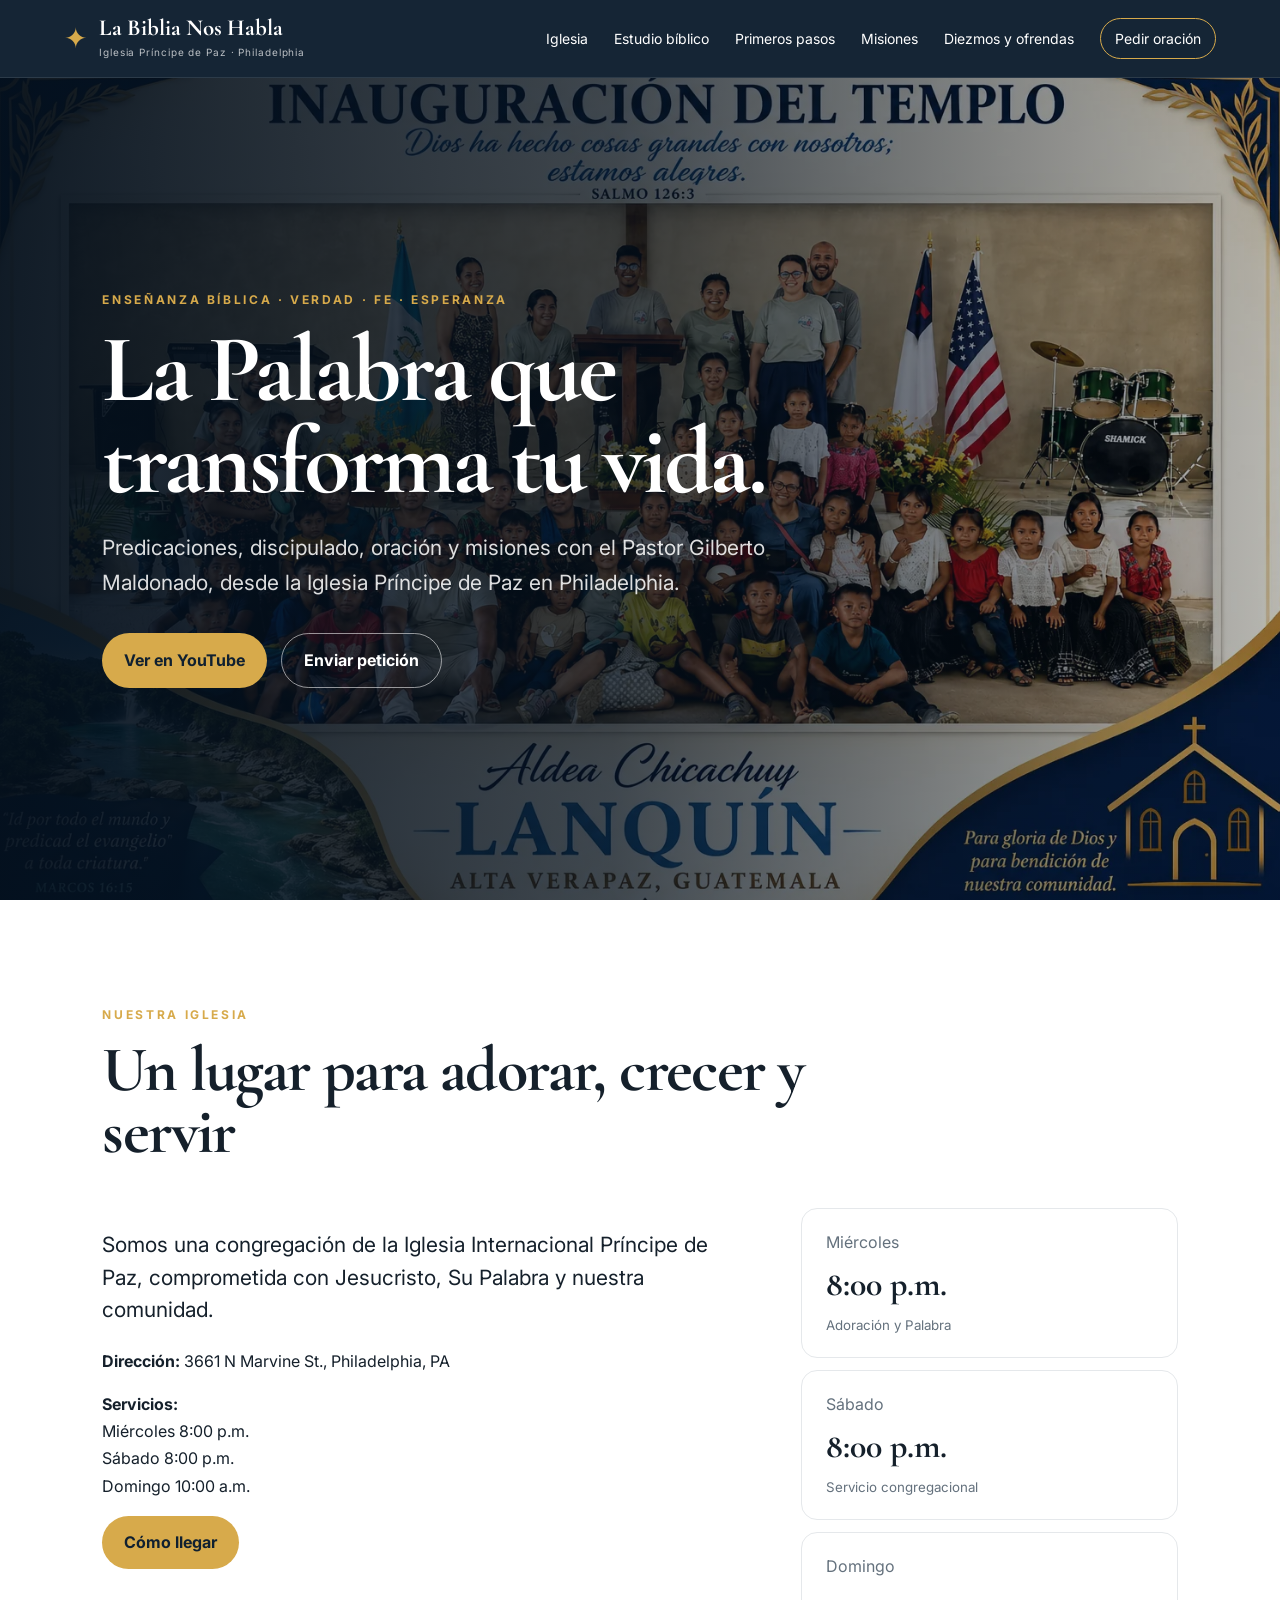
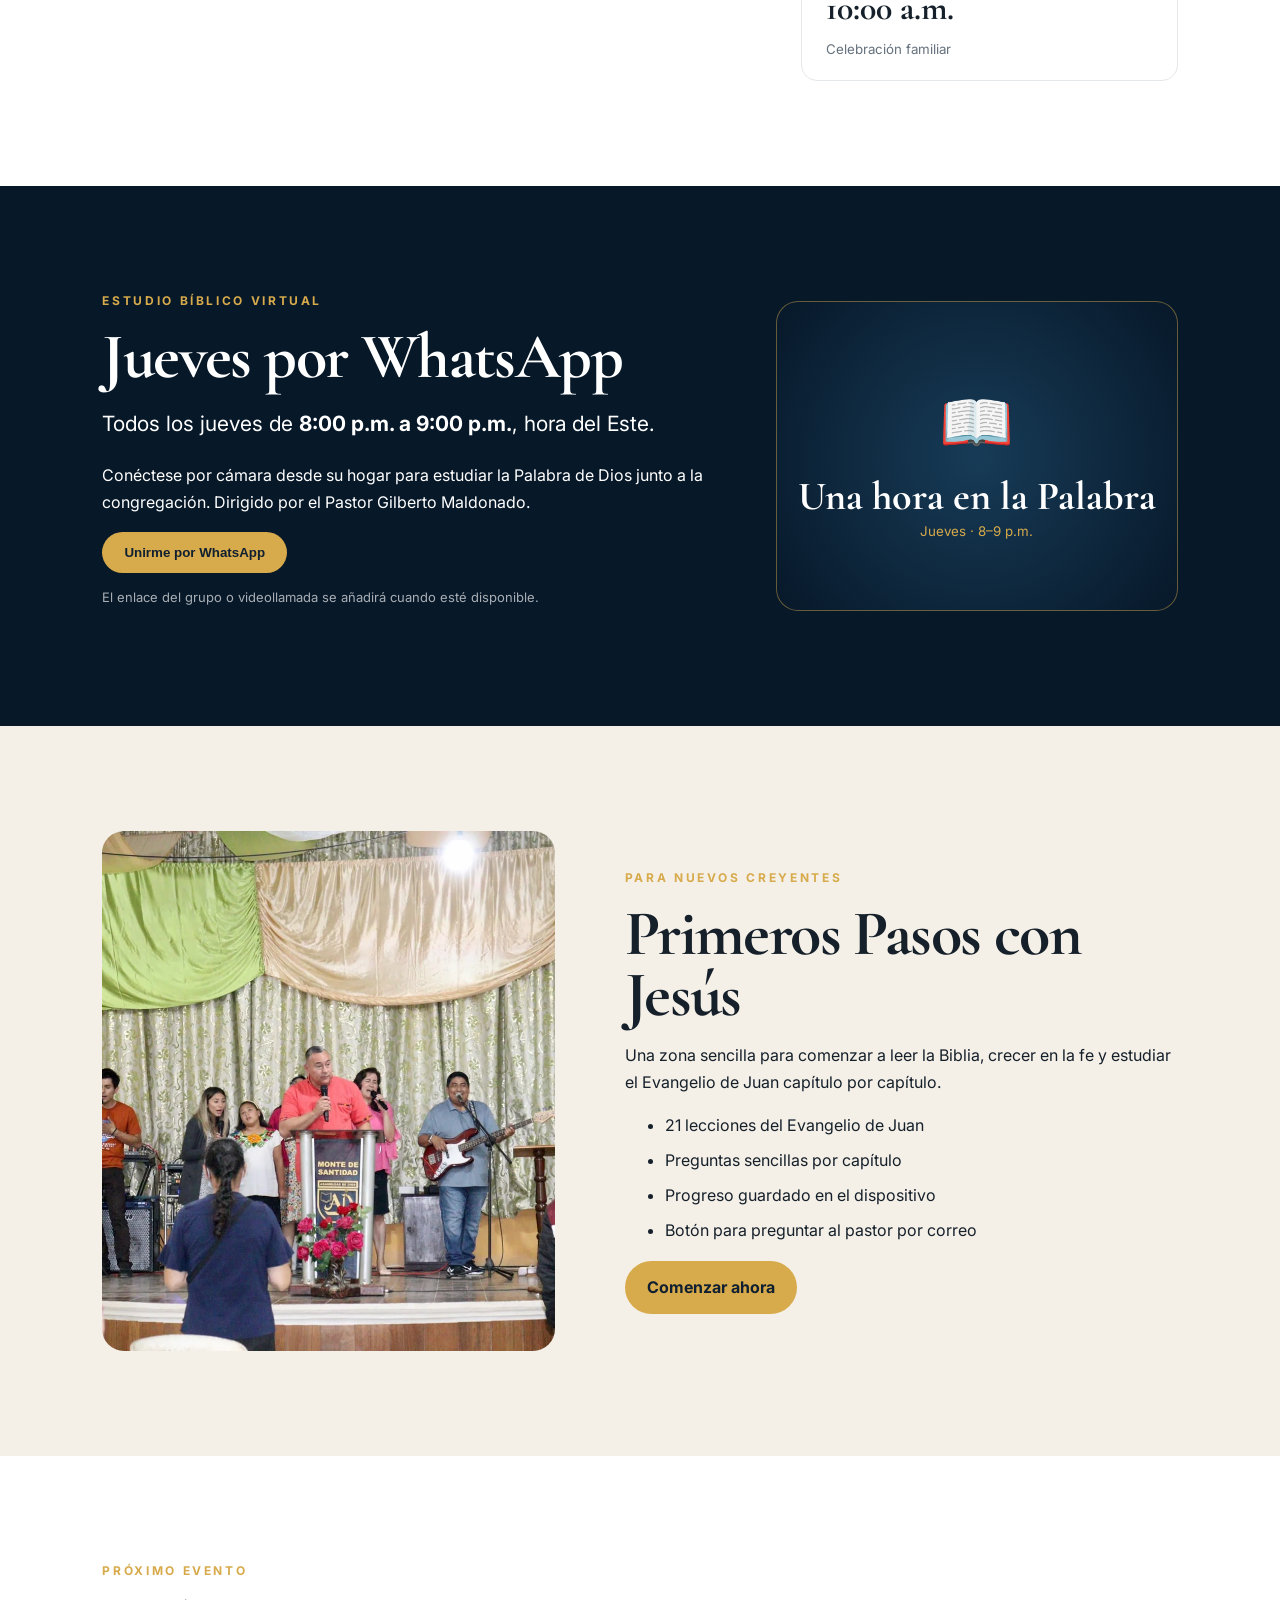
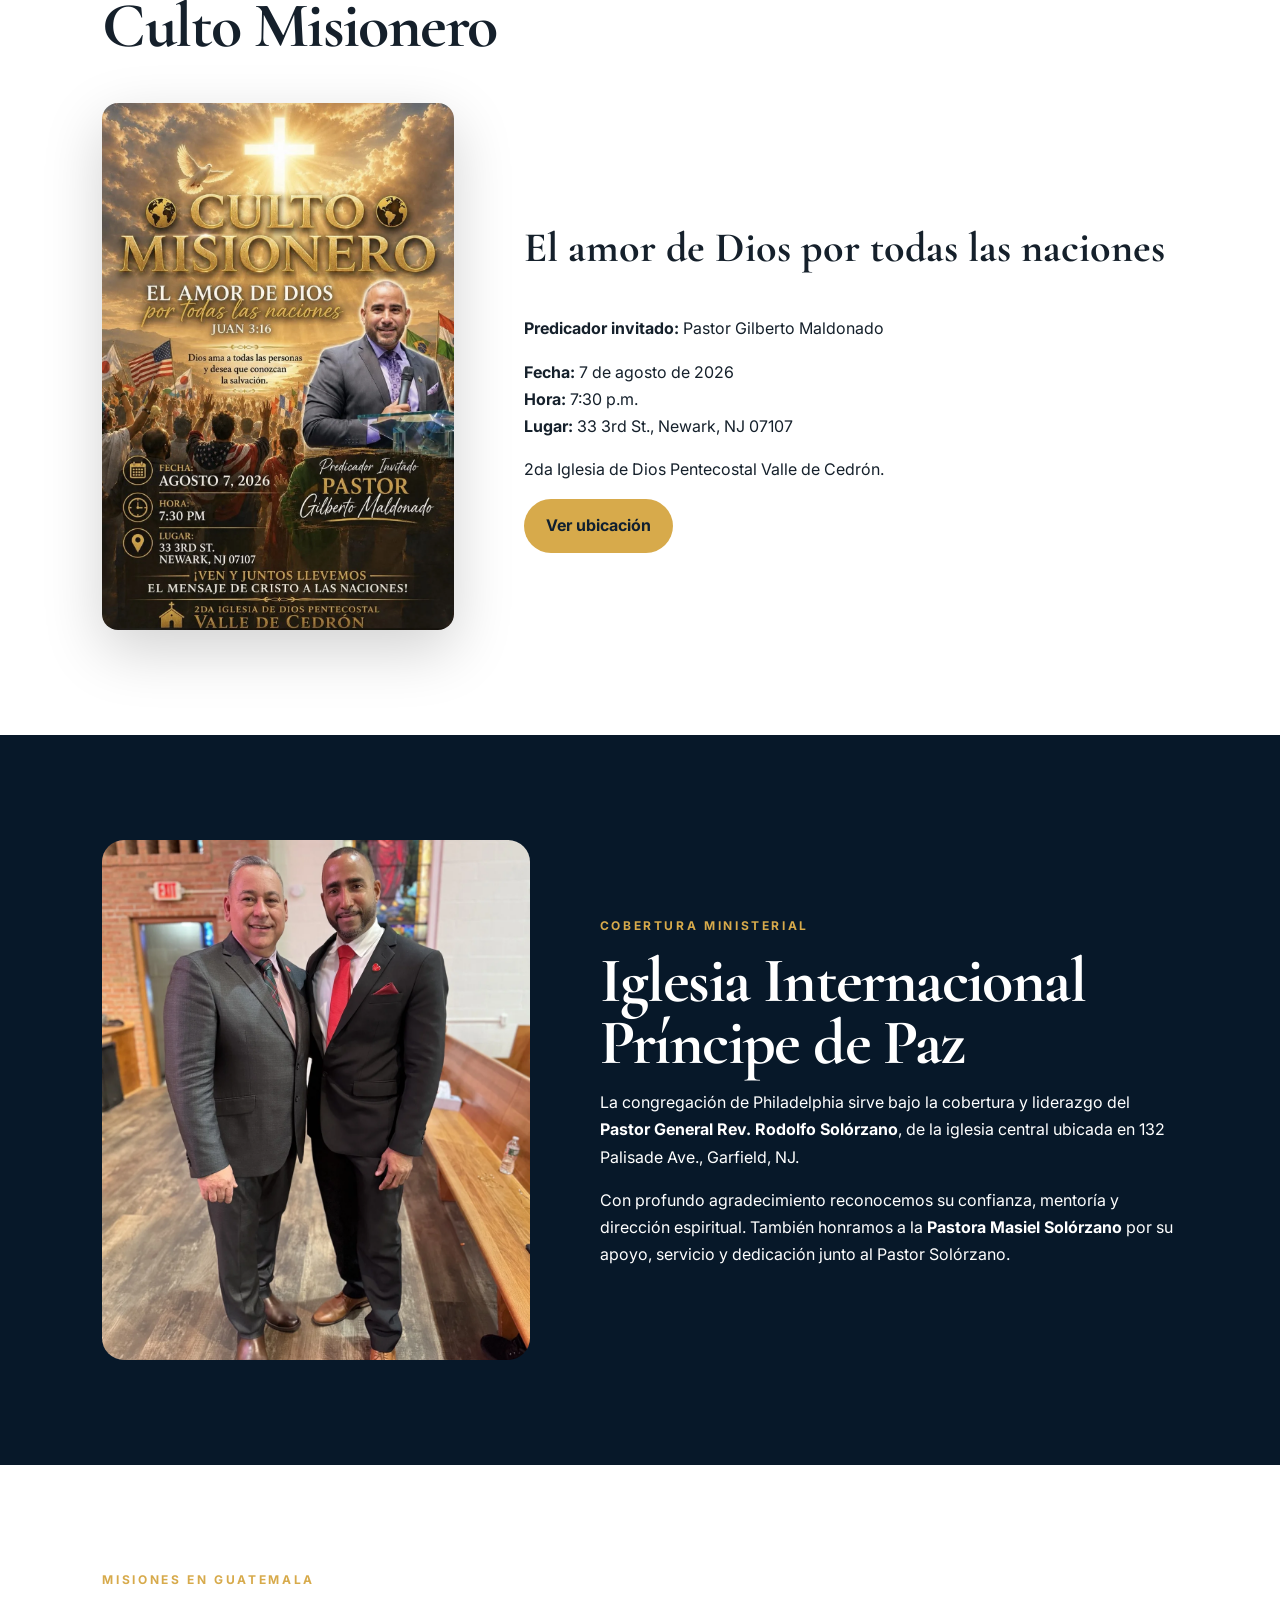
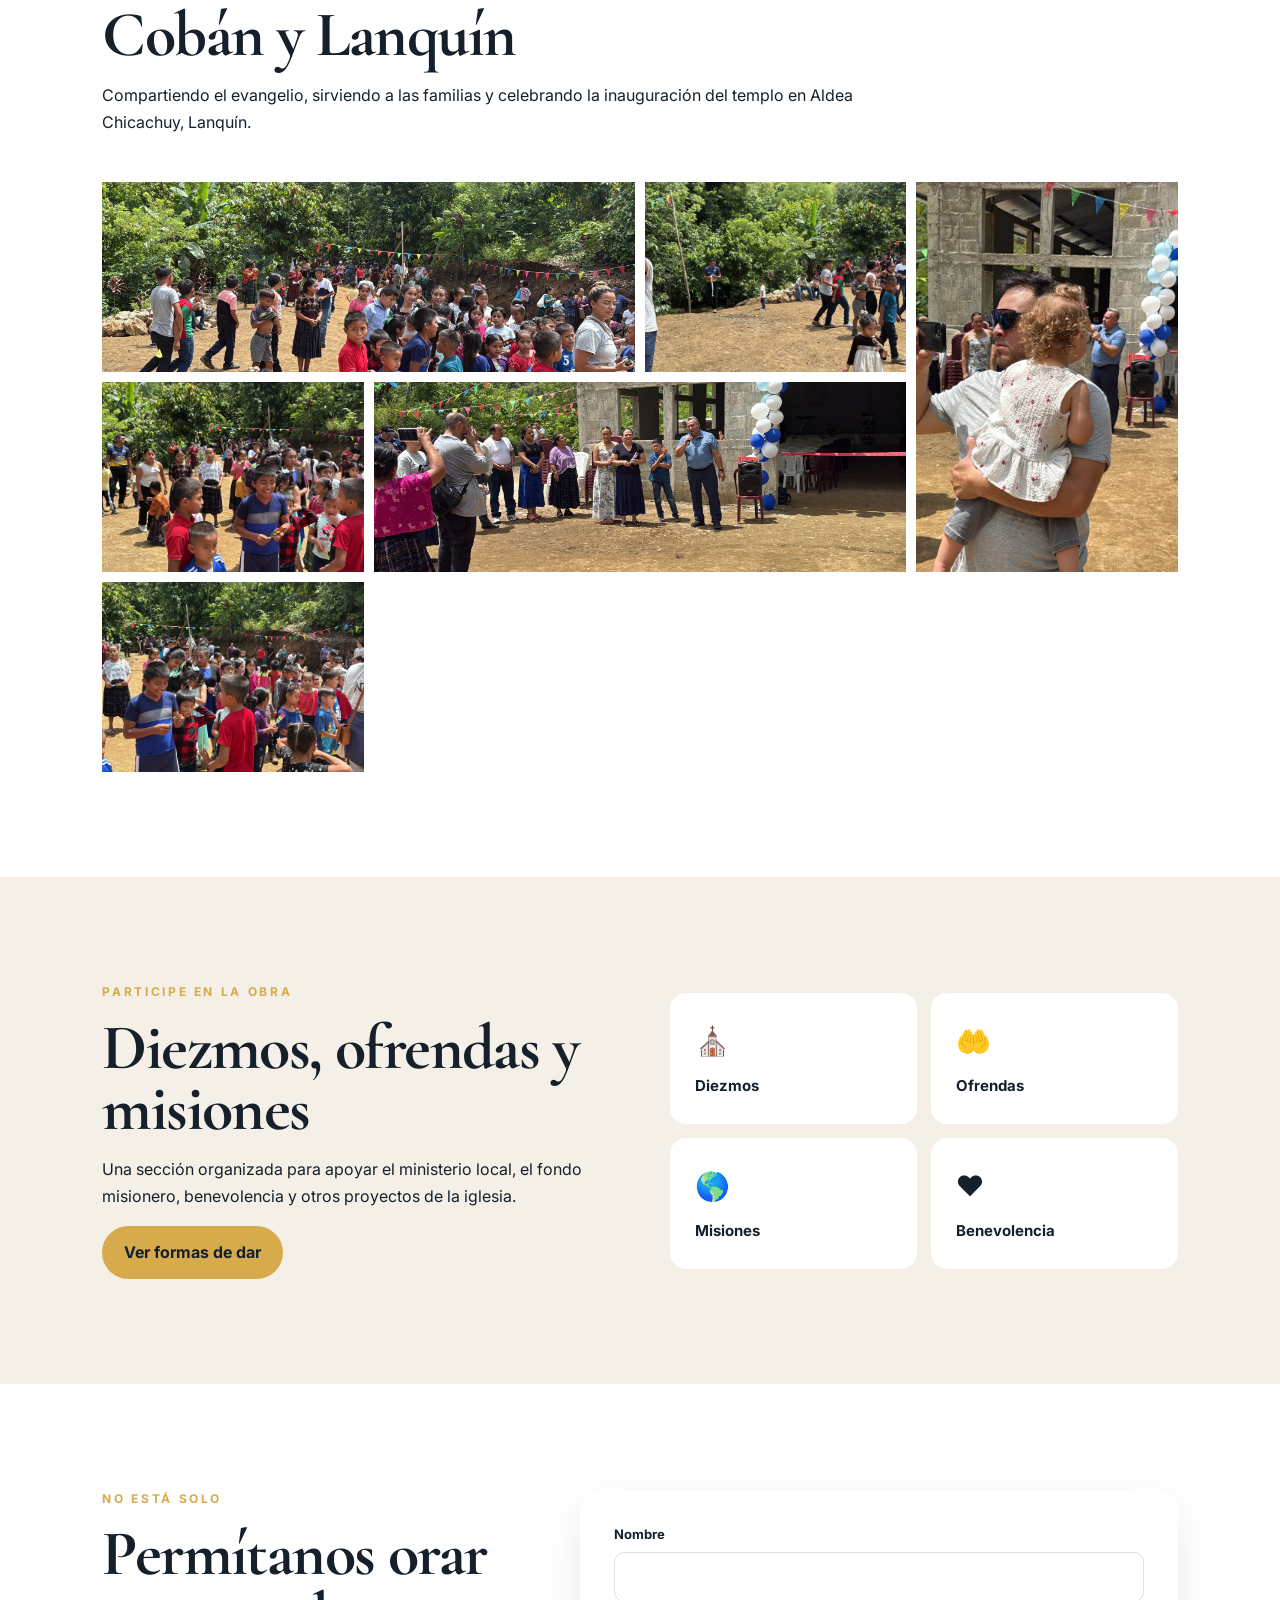
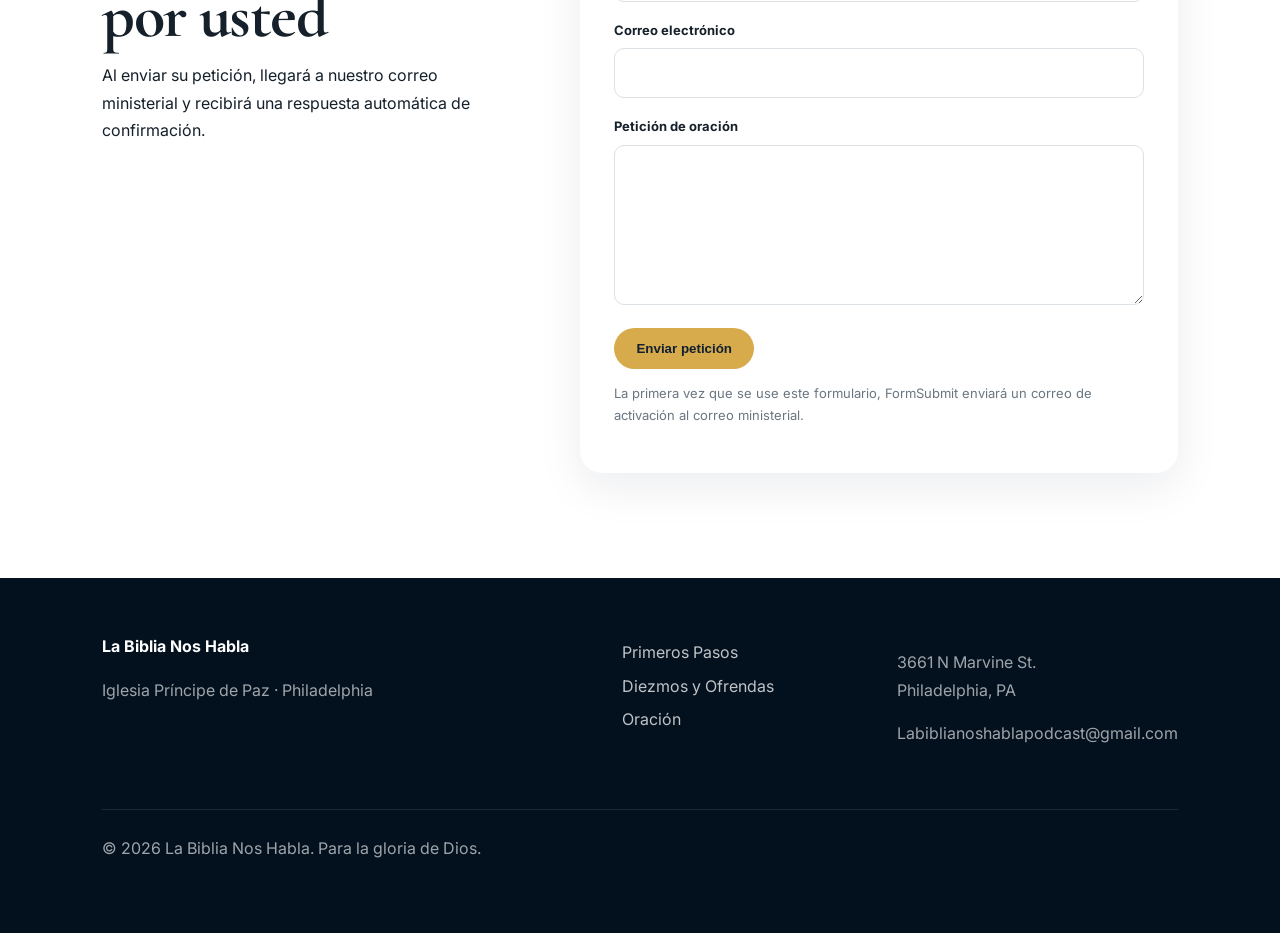
==== commit 0dc34cd0: "Add files via upload" ====
--- a/index.html
+++ b/index.html
@@ -1,218 +1,130 @@
 <!doctype html>
 <html lang="es">
 <head>
-  <meta charset="utf-8">
-  <meta name="viewport" content="width=device-width,initial-scale=1">
-  <meta name="description" content="La Biblia Nos Habla — Ministerio del Pastor Gilberto Maldonado e Iglesia Príncipe de Paz, Philadelphia.">
-  <title>La Biblia Nos Habla | Iglesia Príncipe de Paz Philadelphia</title>
-  <link rel="preconnect" href="https://fonts.googleapis.com">
-  <link rel="preconnect" href="https://fonts.gstatic.com" crossorigin>
-  <link href="https://fonts.googleapis.com/css2?family=Cormorant+Garamond:wght@600;700&family=Inter:wght@400;500;600;700&display=swap" rel="stylesheet">
-  <link rel="stylesheet" href="styles.css">
+<meta charset="utf-8"><meta name="viewport" content="width=device-width,initial-scale=1">
+<meta name="description" content="La Biblia Nos Habla e Iglesia Príncipe de Paz Philadelphia. Predicaciones, discipulado, misiones, oración y estudios bíblicos.">
+<title>La Biblia Nos Habla | Iglesia Príncipe de Paz Philadelphia</title>
+<link rel="preconnect" href="https://fonts.googleapis.com">
+<link rel="preconnect" href="https://fonts.gstatic.com" crossorigin>
+<link href="https://fonts.googleapis.com/css2?family=Cormorant+Garamond:wght@600;700&family=Inter:wght@400;500;600;700&display=swap" rel="stylesheet">
+<link rel="stylesheet" href="styles.css">
 </head>
 <body>
-<a class="skip" href="#contenido">Saltar al contenido</a>
-
 <header class="site-header">
-  <a class="brand" href="#inicio">
-    <span class="brand-mark">✦</span>
-    <span><strong>La Biblia Nos Habla</strong><small>Predicando a Cristo · Sirviendo con amor</small></span>
-  </a>
-  <button class="menu-btn" aria-label="Abrir menú" aria-expanded="false">☰</button>
-  <nav class="nav">
-    <a href="#historia">Historia</a>
-    <a href="#iglesia">Iglesia</a>
-    <a href="#cobertura">Cobertura</a>
-    <a href="#misiones">Misiones</a>
-    <a href="#mensajes">Mensajes</a>
-    <a href="#oracion" class="nav-cta">Pedir oración</a>
-  </nav>
+<a class="brand" href="#inicio"><span class="brand-mark">✦</span><span><strong>La Biblia Nos Habla</strong><small>Iglesia Príncipe de Paz · Philadelphia</small></span></a>
+<button class="menu-btn" aria-label="Abrir menú">☰</button>
+<nav class="nav">
+<a href="#iglesia">Iglesia</a><a href="#estudio">Estudio bíblico</a><a href="principiantes.html">Primeros pasos</a>
+<a href="#misiones">Misiones</a><a href="dar.html">Diezmos y ofrendas</a><a class="nav-cta" href="#oracion">Pedir oración</a>
+</nav>
 </header>
 
-<main id="contenido">
+<main>
 <section class="hero" id="inicio">
-  <div class="hero-bg"></div>
-  <div class="hero-overlay"></div>
-  <div class="hero-content reveal">
-    <p class="eyebrow">Iglesia Príncipe de Paz · Philadelphia</p>
-    <h1>Una historia de gracia.<br>Un ministerio con propósito.</h1>
-    <p>Somos una congregación que proclama el evangelio de Jesucristo, sirve a la comunidad y lleva esperanza desde Philadelphia hasta Guatemala.</p>
-    <div class="actions">
-      <a class="btn primary" href="#iglesia">Visítenos</a>
-      <a class="btn ghost" href="https://www.youtube.com/@GilbertoMaldonado-00" target="_blank" rel="noopener">Ver predicaciones</a>
-    </div>
-  </div>
-  <div class="hero-card reveal">
-    <span>Próximo encuentro</span>
-    <strong>Miércoles · 8:00 p.m.</strong>
-    <small>3661 N Marvine St., Philadelphia</small>
-  </div>
+<div class="hero-bg"></div><div class="hero-overlay"></div>
+<div class="hero-content reveal">
+<p class="eyebrow">Enseñanza bíblica · Verdad · Fe · Esperanza</p>
+<h1>La Palabra que transforma tu vida.</h1>
+<p>Predicaciones, discipulado, oración y misiones con el Pastor Gilberto Maldonado, desde la Iglesia Príncipe de Paz en Philadelphia.</p>
+<div class="actions"><a class="btn primary" href="https://www.youtube.com/@GilbertoMaldonado-00" target="_blank">Ver en YouTube</a><a class="btn ghost" href="#oracion">Enviar petición</a></div>
+</div>
 </section>
 
-<section class="welcome section">
-  <div class="section-head reveal">
-    <p class="eyebrow">Bienvenidos</p>
-    <h2>Un lugar para adorar, crecer y servir</h2>
-  </div>
-  <div class="welcome-grid">
-    <div class="welcome-copy reveal">
-      <p class="lead">La Iglesia Príncipe de Paz en Philadelphia forma parte de la Iglesia Internacional Príncipe de Paz. Nuestras puertas están abiertas para usted y su familia.</p>
-      <p>Creemos en la predicación fiel de la Palabra de Dios, la oración, la adoración y el servicio compasivo. Nuestra congregación está compuesta mayormente por hermanos de Alta Verapaz, Guatemala, incluyendo comunidades de habla Q'eqchi'.</p>
-      <blockquote>“El que comenzó en vosotros la buena obra, la perfeccionará hasta el día de Jesucristo.” <cite>Filipenses 1:6</cite></blockquote>
-    </div>
-    <div class="service-cards reveal">
-      <article><span>Miércoles</span><strong>8:00 p.m.</strong><small>Servicio de adoración y Palabra</small></article>
-      <article><span>Sábado</span><strong>8:00 p.m.</strong><small>Servicio congregacional</small></article>
-      <article><span>Domingo</span><strong>10:00 a.m.</strong><small>Celebración familiar</small></article>
-    </div>
-  </div>
+<section class="section" id="iglesia">
+<div class="section-head reveal"><p class="eyebrow">Nuestra iglesia</p><h2>Un lugar para adorar, crecer y servir</h2></div>
+<div class="welcome-grid">
+<div class="welcome-copy reveal">
+<p class="lead">Somos una congregación de la Iglesia Internacional Príncipe de Paz, comprometida con Jesucristo, Su Palabra y nuestra comunidad.</p>
+<p><strong>Dirección:</strong> 3661 N Marvine St., Philadelphia, PA</p>
+<p><strong>Servicios:</strong><br>Miércoles 8:00 p.m.<br>Sábado 8:00 p.m.<br>Domingo 10:00 a.m.</p>
+<a class="btn primary" target="_blank" href="https://www.google.com/maps/search/?api=1&query=3661+N+Marvine+St+Philadelphia+PA">Cómo llegar</a>
+</div>
+<div class="service-cards reveal">
+<article><span>Miércoles</span><strong>8:00 p.m.</strong><small>Adoración y Palabra</small></article>
+<article><span>Sábado</span><strong>8:00 p.m.</strong><small>Servicio congregacional</small></article>
+<article><span>Domingo</span><strong>10:00 a.m.</strong><small>Celebración familiar</small></article>
+</div>
+</div>
 </section>
 
-<section class="story section dark" id="historia">
-  <div class="story-image reveal"><img src="assets/images/pastor.webp" alt="Pastor Gilberto Maldonado"></div>
-  <div class="story-copy reveal">
-    <p class="eyebrow">Conozca al pastor</p>
-    <h2>Pastor Gilberto Maldonado</h2>
-    <p class="lead">Su vida es un testimonio del poder restaurador de Jesucristo.</p>
-    <p>Después de una niñez marcada por el dolor y años de vida en las calles, fue sentenciado a pasar aproximadamente diecisiete años y medio en prisión. Allí tuvo un encuentro personal con el Señor y entregó su vida a Cristo.</p>
-    <p>La prisión se convirtió en un campo misionero. Sirvió como maestro bíblico, consejero, músico y pastor interino de una comunidad cristiana de alrededor de 120 internos. Organizó estudios para principiantes, creyentes avanzados y formación ética cristiana, mientras muchas vidas eran alcanzadas por el evangelio.</p>
-    <p>Al recuperar su libertad, continuó sirviendo fielmente hasta ser llamado al pastorado de la Iglesia Príncipe de Paz en Philadelphia.</p>
-    <a class="text-link" href="#libro">Conozca el libro “Rescatado con Propósito” →</a>
-  </div>
+<section class="section dark study-live" id="estudio">
+<div class="study-copy reveal">
+<p class="eyebrow">Estudio bíblico virtual</p><h2>Jueves por WhatsApp</h2>
+<p class="lead">Todos los jueves de <strong>8:00 p.m. a 9:00 p.m.</strong>, hora del Este.</p>
+<p>Conéctese por cámara desde su hogar para estudiar la Palabra de Dios junto a la congregación. Dirigido por el Pastor Gilberto Maldonado.</p>
+<button class="btn primary" id="whatsappJoin">Unirme por WhatsApp</button>
+<p class="small-note" id="whatsappNote">El enlace del grupo o videollamada se añadirá cuando esté disponible.</p>
+</div>
+<div class="study-badge reveal"><span>📖</span><strong>Una hora en la Palabra</strong><small>Jueves · 8–9 p.m.</small></div>
 </section>
 
-<section class="timeline section">
-  <div class="section-head reveal">
-    <p class="eyebrow">De las cadenas al propósito</p>
-    <h2>Una vida transformada</h2>
-  </div>
-  <div class="timeline-grid">
-    <article class="reveal"><b>01</b><h3>Una niñez difícil</h3><p>Desde los seis años enfrentó separación familiar, dolor e inestabilidad.</p></article>
-    <article class="reveal"><b>02</b><h3>Dios lo buscó</h3><p>Tres días antes del delito que lo llevó a prisión, evangelistas le hablaron de Cristo en Camden.</p></article>
-    <article class="reveal"><b>03</b><h3>Conversión en prisión</h3><p>Un evangelista confirmó el mensaje que Dios ya había puesto en su corazón.</p></article>
-    <article class="reveal"><b>04</b><h3>Ministerio tras los muros</h3><p>Enseñanza, consejería, música, discipulado y liderazgo pastoral.</p></article>
-    <article class="reveal"><b>05</b><h3>Libertad y servicio</h3><p>Tras diecisiete años y medio, salió para continuar la obra que Dios había comenzado.</p></article>
-    <article class="reveal"><b>06</b><h3>Pastorado y misiones</h3><p>Hoy sirve en Philadelphia y participa en misiones en Cobán y Lanquín.</p></article>
-  </div>
+<section class="section soft beginner-preview">
+<div class="beginner-photo reveal"><img src="assets/images/worship.webp" alt="Estudio y adoración"></div>
+<div class="beginner-copy reveal">
+<p class="eyebrow">Para nuevos creyentes</p><h2>Primeros Pasos con Jesús</h2>
+<p>Una zona sencilla para comenzar a leer la Biblia, crecer en la fe y estudiar el Evangelio de Juan capítulo por capítulo.</p>
+<ul><li>21 lecciones del Evangelio de Juan</li><li>Preguntas sencillas por capítulo</li><li>Progreso guardado en el dispositivo</li><li>Botón para preguntar al pastor por correo</li></ul>
+<a class="btn primary" href="principiantes.html">Comenzar ahora</a>
+</div>
 </section>
 
-<section class="church section" id="iglesia">
-  <div class="church-photo reveal"><img src="assets/images/church-family.webp" alt="Familia de la Iglesia Príncipe de Paz"></div>
-  <div class="church-info reveal">
-    <p class="eyebrow">Nuestra congregación</p>
-    <h2>Iglesia Príncipe de Paz — Philadelphia</h2>
-    <p>Una iglesia multicultural y familiar, unida por la fe en Jesucristo y comprometida con la comunidad.</p>
-    <div class="info-box"><strong>Dirección</strong><span>3661 N Marvine St.<br>Philadelphia, PA</span></div>
-    <div class="info-box"><strong>Servicios</strong><span>Miércoles 8:00 p.m.<br>Sábado 8:00 p.m.<br>Domingo 10:00 a.m.</span></div>
-    <a class="btn primary" target="_blank" rel="noopener" href="https://www.google.com/maps/search/?api=1&query=3661+N+Marvine+St+Philadelphia+PA">Abrir en Google Maps</a>
-  </div>
+<section class="section" id="evento">
+<div class="section-head reveal"><p class="eyebrow">Próximo evento</p><h2>Culto Misionero</h2></div>
+<div class="event-grid">
+<img class="event-flyer reveal" src="assets/images/culto-misionero-agosto-2026.webp" alt="Invitación al Culto Misionero">
+<div class="event-copy reveal"><h3>El amor de Dios por todas las naciones</h3><p><strong>Predicador invitado:</strong> Pastor Gilberto Maldonado</p><p><strong>Fecha:</strong> 7 de agosto de 2026<br><strong>Hora:</strong> 7:30 p.m.<br><strong>Lugar:</strong> 33 3rd St., Newark, NJ 07107</p><p>2da Iglesia de Dios Pentecostal Valle de Cedrón.</p><a class="btn primary" target="_blank" href="https://www.google.com/maps/search/?api=1&query=33+3rd+St+Newark+NJ+07107">Ver ubicación</a></div>
+</div>
 </section>
 
-<section class="covering section soft" id="cobertura">
-  <div class="section-head reveal">
-    <p class="eyebrow">Cobertura ministerial</p>
-    <h2>Iglesia Internacional Príncipe de Paz</h2>
-  </div>
-  <div class="covering-grid">
-    <div class="covering-image reveal"><img src="assets/images/leadership.webp" alt="Liderazgo de la Iglesia Internacional Príncipe de Paz"></div>
-    <div class="covering-copy reveal">
-      <h3>Honrando a quienes Dios puso en el camino</h3>
-      <p>La congregación de Philadelphia es parte de la <strong>Iglesia Internacional Príncipe de Paz</strong>, cuya iglesia central está ubicada en <strong>132 Palisade Ave., Garfield, New Jersey</strong>.</p>
-      <p>Con profundo agradecimiento reconocemos el liderazgo, la confianza y el respaldo del <strong>Pastor General, Rev. Rodolfo Solórzano</strong>. Dios lo utilizó para recibir al Pastor Gilberto Maldonado con brazos abiertos, brindarle oportunidades de servir y acompañarlo en su crecimiento ministerial.</p>
-      <p>También expresamos nuestro aprecio a <strong>Masiel Solórzano</strong>, por su apoyo, servicio y labor junto al Pastor Solórzano. Su ejemplo y dedicación forman parte importante de esta historia.</p>
-      <a class="text-link" target="_blank" rel="noopener" href="https://www.google.com/maps/search/?api=1&query=132+Palisade+Ave+Garfield+NJ">Ver iglesia central en el mapa →</a>
-    </div>
-  </div>
+<section class="section dark" id="cobertura">
+<div class="covering-grid">
+<div class="covering-image reveal"><img src="assets/images/leadership.webp" alt="Pastor Rev. Rodolfo Solórzano y Pastor Gilberto Maldonado"></div>
+<div class="covering-copy reveal"><p class="eyebrow">Cobertura ministerial</p><h2>Iglesia Internacional Príncipe de Paz</h2>
+<p>La congregación de Philadelphia sirve bajo la cobertura y liderazgo del <strong>Pastor General Rev. Rodolfo Solórzano</strong>, de la iglesia central ubicada en 132 Palisade Ave., Garfield, NJ.</p>
+<p>Con profundo agradecimiento reconocemos su confianza, mentoría y dirección espiritual. También honramos a la <strong>Pastora Masiel Solórzano</strong> por su apoyo, servicio y dedicación junto al Pastor Solórzano.</p>
+</div>
+</div>
 </section>
 
-<section class="missions section" id="misiones">
-  <div class="section-head reveal">
-    <p class="eyebrow">Misiones en Guatemala</p>
-    <h2>El evangelio cruza fronteras</h2>
-    <p>Dos viajes, muchas vidas y una sola misión: compartir el amor de Jesucristo.</p>
-  </div>
-  <div class="mission-feature">
-    <article class="mission-card reveal">
-      <img src="assets/images/compassion.webp" alt="Ministerio de compasión en Cobán">
-      <div><span>Cobán · Alta Verapaz</span><h3>Sirviendo con compasión</h3><p>Oración, visitas, ayuda comunitaria, evangelismo y comunión con las iglesias locales.</p></div>
-    </article>
-    <article class="mission-card reveal">
-      <img src="assets/images/mission-5.webp" alt="Misión en Lanquín Guatemala">
-      <div><span>Lanquín · Alta Verapaz</span><h3>Celebrando una obra para Dios</h3><p>Adoración, predicación, actividades con niños y la inauguración del templo.</p></div>
-    </article>
-  </div>
-
-  <div class="gallery" id="galeria">
-    <button class="gallery-item wide" data-src="assets/images/mission-1.webp"><img src="assets/images/mission-1.webp" alt="Misión en Guatemala"></button>
-    <button class="gallery-item" data-src="assets/images/mission-2.webp"><img src="assets/images/mission-2.webp" alt="Actividad misionera"></button>
-    <button class="gallery-item tall" data-src="assets/images/mission-3.webp"><img src="assets/images/mission-3.webp" alt="Predicación al aire libre"></button>
-    <button class="gallery-item" data-src="assets/images/mission-4.webp"><img src="assets/images/mission-4.webp" alt="Niños en actividad misionera"></button>
-    <button class="gallery-item wide" data-src="assets/images/mission-6.webp"><img src="assets/images/mission-6.webp" alt="Equipo misionero"></button>
-    <button class="gallery-item" data-src="assets/images/mission-7.webp"><img src="assets/images/mission-7.webp" alt="Grupo misionero"></button>
-    <button class="gallery-item" data-src="assets/images/worship.webp"><img src="assets/images/worship.webp" alt="Servicio de adoración"></button>
-    <button class="gallery-item" data-src="assets/images/plaque.webp"><img src="assets/images/plaque.webp" alt="Placa conmemorativa"></button>
-  </div>
+<section class="section" id="misiones">
+<div class="section-head reveal"><p class="eyebrow">Misiones en Guatemala</p><h2>Cobán y Lanquín</h2><p>Compartiendo el evangelio, sirviendo a las familias y celebrando la inauguración del templo en Aldea Chicachuy, Lanquín.</p></div>
+<div class="gallery">
+<button class="gallery-item wide" data-src="assets/images/mission-1.webp"><img src="assets/images/mission-1.webp" alt="Misión Guatemala"></button>
+<button class="gallery-item" data-src="assets/images/mission-2.webp"><img src="assets/images/mission-2.webp" alt="Misión Guatemala"></button>
+<button class="gallery-item tall" data-src="assets/images/mission-3.webp"><img src="assets/images/mission-3.webp" alt="Misión Guatemala"></button>
+<button class="gallery-item" data-src="assets/images/mission-4.webp"><img src="assets/images/mission-4.webp" alt="Misión Guatemala"></button>
+<button class="gallery-item wide" data-src="assets/images/mission-5.webp"><img src="assets/images/mission-5.webp" alt="Misión Guatemala"></button>
+<button class="gallery-item" data-src="assets/images/mission-6.webp"><img src="assets/images/mission-6.webp" alt="Misión Guatemala"></button>
+</div>
 </section>
 
-<section class="media section dark" id="mensajes">
-  <div class="media-copy reveal">
-    <p class="eyebrow">Predicaciones y enseñanzas</p>
-    <h2>La Biblia Nos Habla</h2>
-    <p>Mensajes bíblicos, estudios, testimonios y contenido pastoral para fortalecer la fe y anunciar que Jesucristo sigue transformando vidas.</p>
-    <a class="btn primary" target="_blank" rel="noopener" href="https://www.youtube.com/@GilbertoMaldonado-00">Visitar canal de YouTube</a>
-  </div>
-  <div class="media-art reveal">
-    <span>LA BIBLIA</span>
-    <strong>NOS HABLA</strong>
-    <small>“La Palabra de Dios es viva y eficaz”</small>
-  </div>
+<section class="section soft giving-preview">
+<div class="giving-copy reveal"><p class="eyebrow">Participe en la obra</p><h2>Diezmos, ofrendas y misiones</h2><p>Una sección organizada para apoyar el ministerio local, el fondo misionero, benevolencia y otros proyectos de la iglesia.</p><a class="btn primary" href="dar.html">Ver formas de dar</a></div>
+<div class="giving-cards reveal"><article>⛪<strong>Diezmos</strong></article><article>🤲<strong>Ofrendas</strong></article><article>🌎<strong>Misiones</strong></article><article>❤️<strong>Benevolencia</strong></article></div>
 </section>
 
-<section class="book section" id="libro">
-  <div class="book-cover reveal"><div class="book-inner"><small>TESTIMONIO</small><h2>Rescatado<br>con Propósito</h2><span>Gilberto Maldonado</span></div></div>
-  <div class="book-copy reveal">
-    <p class="eyebrow">Libro en preparación</p>
-    <h2>La historia no terminó en la prisión</h2>
-    <p>Una autobiografía sobre una infancia herida, la vida en las calles, el encuentro con Cristo detrás de los barrotes y el propósito que Dios reveló a través del servicio, el pastorado y las misiones.</p>
-    <p class="status">Próximamente</p>
-  </div>
-</section>
-
-<section class="prayer section soft" id="oracion">
-  <div class="prayer-copy reveal">
-    <p class="eyebrow">No está solo</p>
-    <h2>Permítanos orar por usted</h2>
-    <p>Comparta su petición. Al enviar el formulario se preparará un mensaje en su aplicación de correo; ningún dato se almacena en esta página.</p>
-  </div>
-  <form class="prayer-form reveal" id="prayerForm">
-    <label>Nombre<input name="name" autocomplete="name" required></label>
-    <label>Correo electrónico<input type="email" name="email" autocomplete="email"></label>
-    <label>Petición de oración<textarea name="request" rows="5" required></textarea></label>
-    <button class="btn primary" type="submit">Preparar petición</button>
-    <p class="form-note" id="formNote" role="status"></p>
-  </form>
-</section>
-
-<section class="visit section">
-  <div class="section-head reveal">
-    <p class="eyebrow">Le esperamos</p>
-    <h2>Visite la Iglesia Príncipe de Paz</h2>
-  </div>
-  <div class="visit-grid">
-    <article class="reveal"><h3>Philadelphia</h3><p>3661 N Marvine St.<br>Philadelphia, PA</p><p>Miércoles 8 p.m.<br>Sábado 8 p.m.<br>Domingo 10 a.m.</p><a href="https://www.google.com/maps/search/?api=1&query=3661+N+Marvine+St+Philadelphia+PA" target="_blank" rel="noopener">Cómo llegar →</a></article>
-    <article class="reveal"><h3>Iglesia Central · Garfield</h3><p>132 Palisade Ave.<br>Garfield, NJ</p><p>Pastor General<br><strong>Rev. Rodolfo Solórzano</strong></p><a href="https://www.google.com/maps/search/?api=1&query=132+Palisade+Ave+Garfield+NJ" target="_blank" rel="noopener">Cómo llegar →</a></article>
-  </div>
+<section class="section prayer" id="oracion">
+<div class="prayer-copy reveal"><p class="eyebrow">No está solo</p><h2>Permítanos orar por usted</h2><p>Al enviar su petición, llegará a nuestro correo ministerial y recibirá una respuesta automática de confirmación.</p></div>
+<form class="prayer-form reveal" action="https://formsubmit.co/Labiblianoshablapodcast@gmail.com" method="POST">
+<input type="hidden" name="_subject" value="Nueva petición de oración desde labiblianoshabla.org">
+<input type="hidden" name="_template" value="table">
+<input type="hidden" name="_captcha" value="false">
+<input type="hidden" name="_autoresponse" value="Dios le bendiga. Hemos recibido su petición de oración. Cuente conmigo; estaré orando por usted. Que el Señor fortalezca su vida y su familia. — Pastor Gilberto Maldonado, Iglesia Príncipe de Paz Philadelphia.">
+<label>Nombre<input name="Nombre" required></label>
+<label>Correo electrónico<input type="email" name="Correo" required></label>
+<label>Petición de oración<textarea name="Petición" rows="6" required></textarea></label>
+<button class="btn primary" type="submit">Enviar petición</button>
+<p class="small-note">La primera vez que se use este formulario, FormSubmit enviará un correo de activación al correo ministerial.</p>
+</form>
 </section>
 </main>
 
 <footer>
-  <div><strong>La Biblia Nos Habla</strong><p>Iglesia Príncipe de Paz · Philadelphia</p></div>
-  <div><a href="#inicio">Inicio</a><a href="#misiones">Misiones</a><a href="#oracion">Oración</a></div>
-  <div><p>3661 N Marvine St.<br>Philadelphia, PA</p></div>
-  <p class="copyright">© <span id="year"></span> La Biblia Nos Habla. Para la gloria de Dios.</p>
+<div><strong>La Biblia Nos Habla</strong><p>Iglesia Príncipe de Paz · Philadelphia</p></div>
+<div><a href="principiantes.html">Primeros Pasos</a><a href="dar.html">Diezmos y Ofrendas</a><a href="#oracion">Oración</a></div>
+<div><p>3661 N Marvine St.<br>Philadelphia, PA</p><p>Labiblianoshablapodcast@gmail.com</p></div>
+<p class="copyright">© <span id="year"></span> La Biblia Nos Habla. Para la gloria de Dios.</p>
 </footer>
-
-<div class="lightbox" aria-hidden="true"><button aria-label="Cerrar">×</button><img alt="Fotografía ampliada"></div>
-<script src="script.js"></script>
-</body>
-</html>+<div class="lightbox"><button aria-label="Cerrar">×</button><img alt="Fotografía ampliada"></div>
+<script src="config.js"></script><script src="script.js"></script>
+</body></html>
--- a/styles.css
+++ b/styles.css
@@ -15,3 +15,13 @@
 @media(max-width:900px){.menu-btn{display:block}.nav{display:none;position:absolute;top:78px;left:0;right:0;background:var(--navy);padding:20px;flex-direction:column}.nav.open{display:flex}.hero-card{display:none}.welcome-grid,.story,.church,.covering-grid,.media,.book,.prayer{grid-template-columns:1fr}.timeline-grid{grid-template-columns:1fr 1fr}.mission-feature{grid-template-columns:1fr}.gallery{grid-template-columns:repeat(2,1fr)}.church-photo img{height:420px}.book-cover{margin:auto}.visit-grid{grid-template-columns:1fr}footer{grid-template-columns:1fr 1fr}.brand small{display:none}}
 @media(max-width:560px){.section{padding:78px 20px}.site-header{padding:0 18px}.hero{padding:70px 20px;min-height:80vh}.hero h1{font-size:50px}.timeline-grid{grid-template-columns:1fr}.gallery{grid-auto-rows:145px}.gallery-item.wide{grid-column:span 1}.gallery-item.tall{grid-row:span 1}.media-art strong{font-size:48px}.prayer-form{padding:22px}footer{grid-template-columns:1fr}}
 @media(prefers-reduced-motion:reduce){html{scroll-behavior:auto}.reveal{opacity:1;transform:none;transition:none}}
+
+.study-live{display:grid;grid-template-columns:1.2fr .8fr;gap:70px;align-items:center}.study-badge{min-height:310px;border:1px solid rgba(215,170,75,.45);border-radius:22px;display:flex;flex-direction:column;align-items:center;justify-content:center;text-align:center;background:radial-gradient(circle,#173b57,#071829)}.study-badge span{font-size:60px}.study-badge strong{font:700 40px "Cormorant Garamond",serif}.study-badge small{color:#d7aa4b}.small-note{font-size:13px;color:#6a7680}.dark .small-note{color:rgba(255,255,255,.65)}.highlight{outline:3px solid #d7aa4b;outline-offset:5px}
+.beginner-preview{display:grid;grid-template-columns:.9fr 1.1fr;gap:70px;align-items:center}.beginner-photo img{height:520px;width:100%;object-fit:cover;border-radius:22px}.beginner-copy li{margin:8px 0}
+.event-grid{display:grid;grid-template-columns:.7fr 1.3fr;gap:70px;align-items:center}.event-flyer{max-height:750px;width:100%;object-fit:contain;border-radius:16px;box-shadow:0 20px 60px rgba(0,0,0,.18)}.event-copy h3{font:700 42px "Cormorant Garamond",serif}
+.giving-preview{display:grid;grid-template-columns:1fr 1fr;gap:60px;align-items:center}.giving-cards{display:grid;grid-template-columns:1fr 1fr;gap:14px}.giving-cards article{background:#fff;border-radius:16px;padding:25px;font-size:28px}.giving-cards strong{display:block;font-size:15px;margin-top:8px}
+.inner-page{background:#fff}.inner-hero{padding:100px clamp(22px,8vw,130px);background:linear-gradient(135deg,#071829,#17405f);color:#fff}.inner-hero h1{font:700 clamp(50px,8vw,92px)/.95 "Cormorant Garamond",serif;margin:0}.inner-hero>p:last-child{font-size:20px;max-width:760px}
+.progress-wrap{background:#f5f0e7;padding:22px;border-radius:16px;margin-bottom:35px}.progress-wrap>div:first-child{display:flex;justify-content:space-between}.progress-bar{height:10px;background:#ddd;border-radius:99px;margin-top:12px;overflow:hidden}.progress-bar span{display:block;height:100%;width:0;background:#d7aa4b;transition:.3s}
+.lesson-list{display:grid;gap:12px}.lesson-card{border:1px solid #dde2e6;border-radius:14px;background:#fff}.lesson-card summary{list-style:none;display:flex;align-items:center;gap:18px;padding:18px;cursor:pointer}.lesson-card summary>span{width:38px;height:38px;border-radius:50%;background:#071829;color:#fff;display:grid;place-items:center}.lesson-card summary div{flex:1}.lesson-card summary strong,.lesson-card summary small{display:block}.lesson-card summary small{color:#64717d}.complete-check{font-size:12px}.lesson-body{padding:0 24px 24px}.lesson-body textarea{width:100%;border:1px solid #ddd;border-radius:10px;padding:12px}
+.giving-options{display:grid;grid-template-columns:repeat(2,1fr);gap:20px}.giving-options article{border:1px solid #e0e5e8;border-radius:20px;padding:30px}.giving-options article>span{font-size:42px}.giving-options h2{font-size:40px}.setup-alert{background:#fff4ce;border-left:5px solid #d7aa4b;padding:20px;border-radius:10px;margin-top:30px}
+@media(max-width:900px){.study-live,.beginner-preview,.event-grid,.giving-preview{grid-template-columns:1fr}.giving-options{grid-template-columns:1fr}.event-flyer{max-height:600px}}
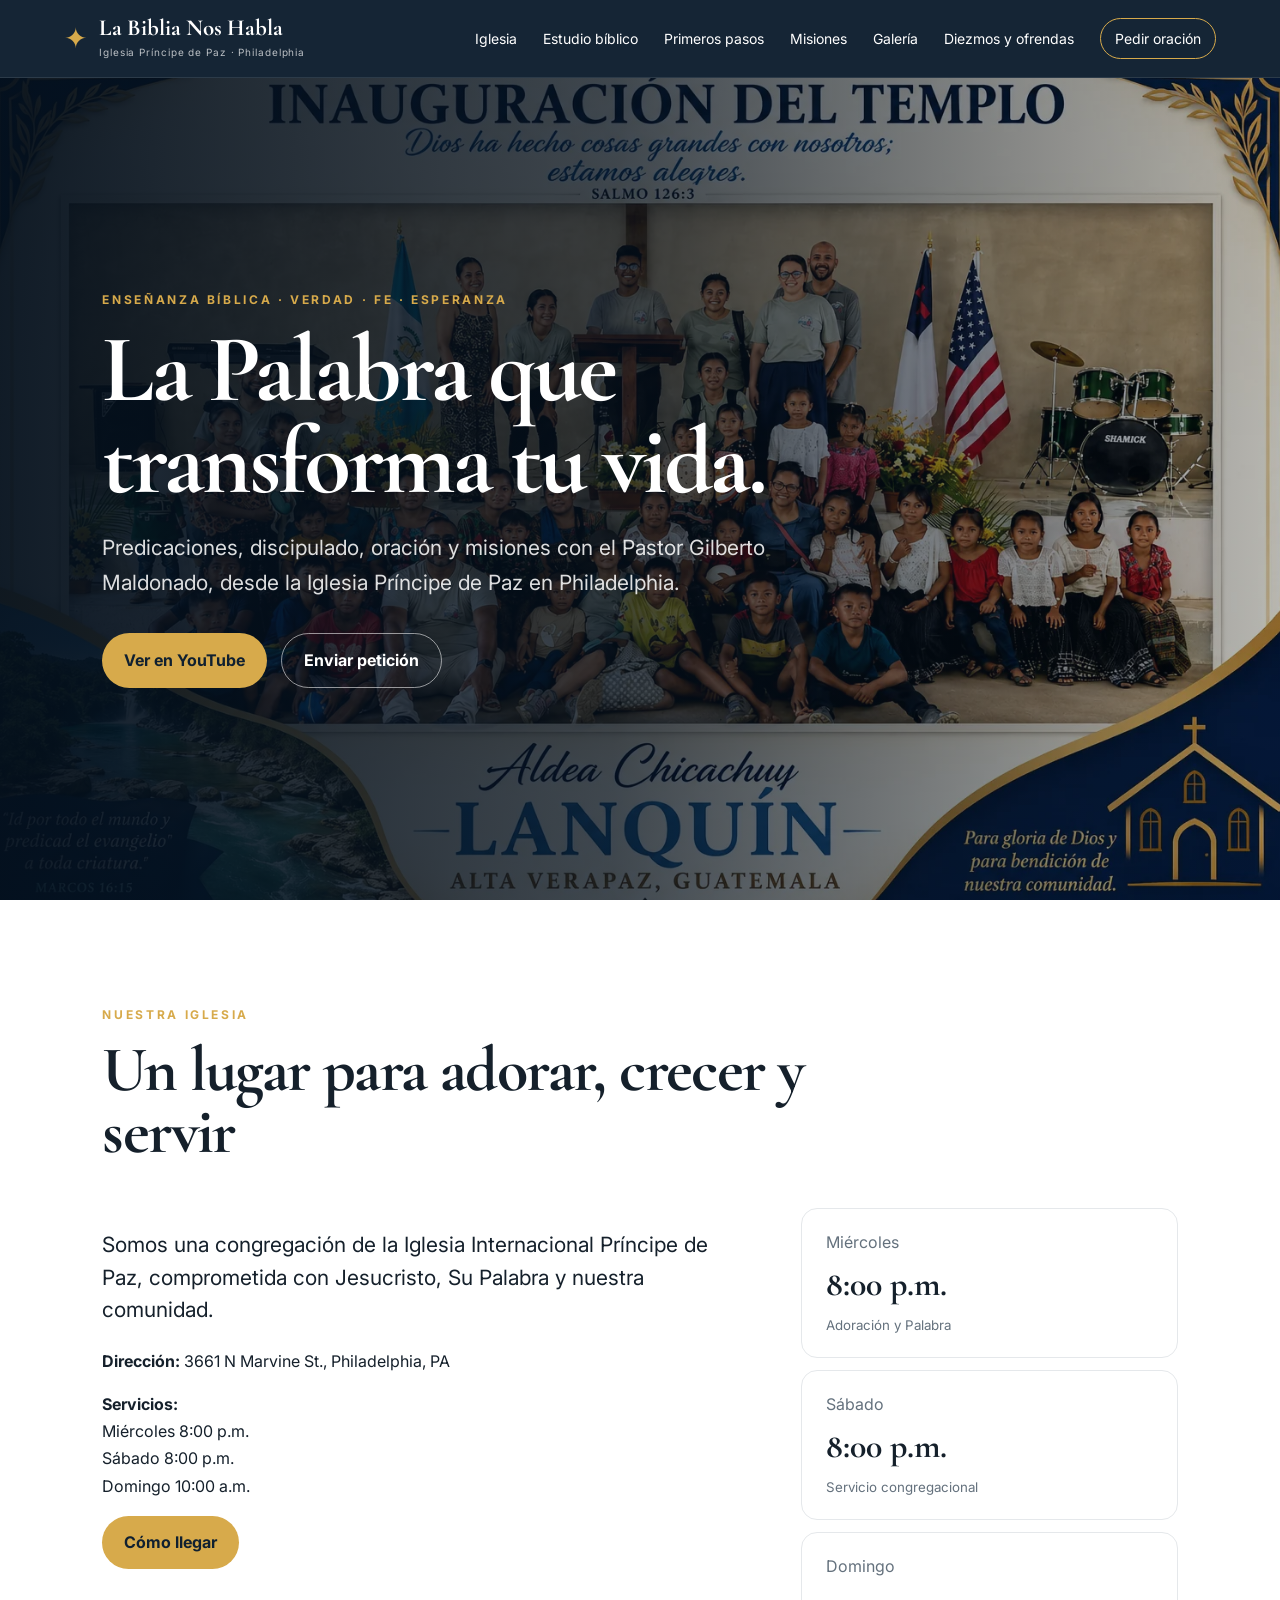
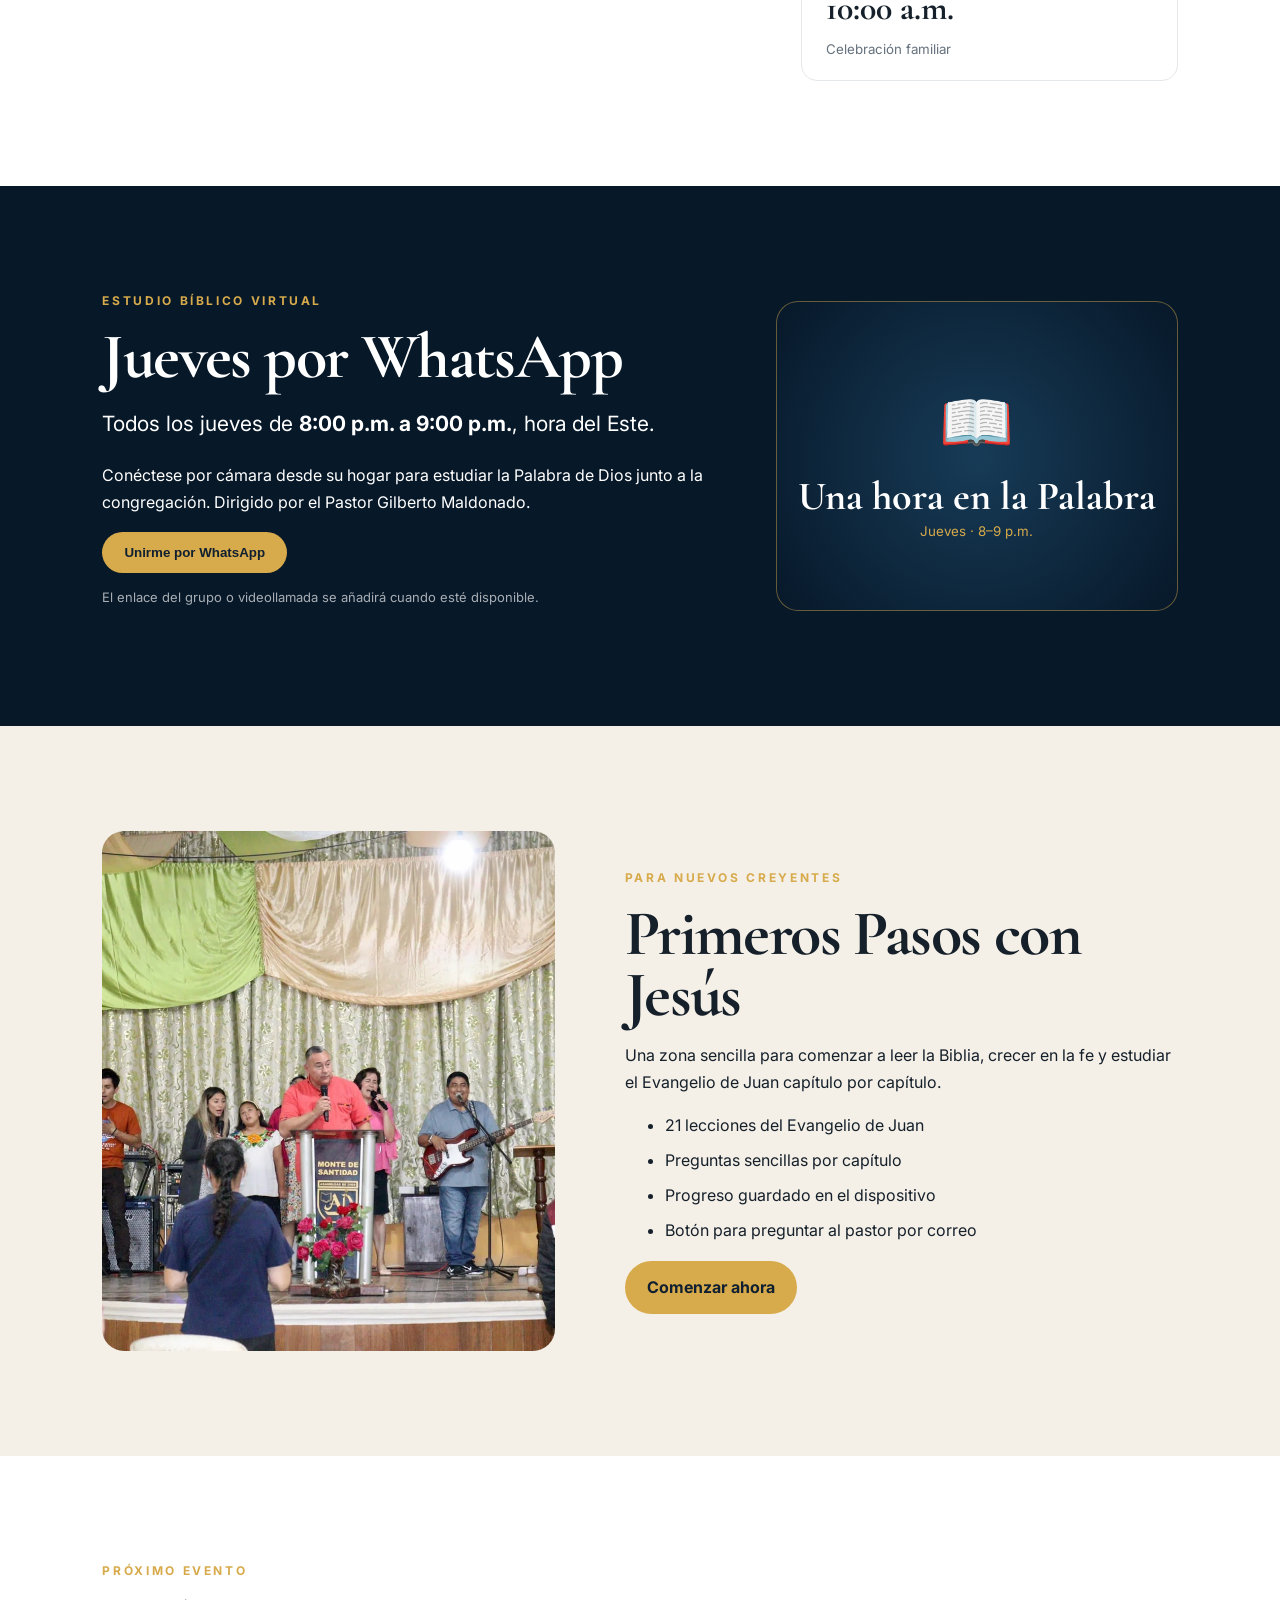
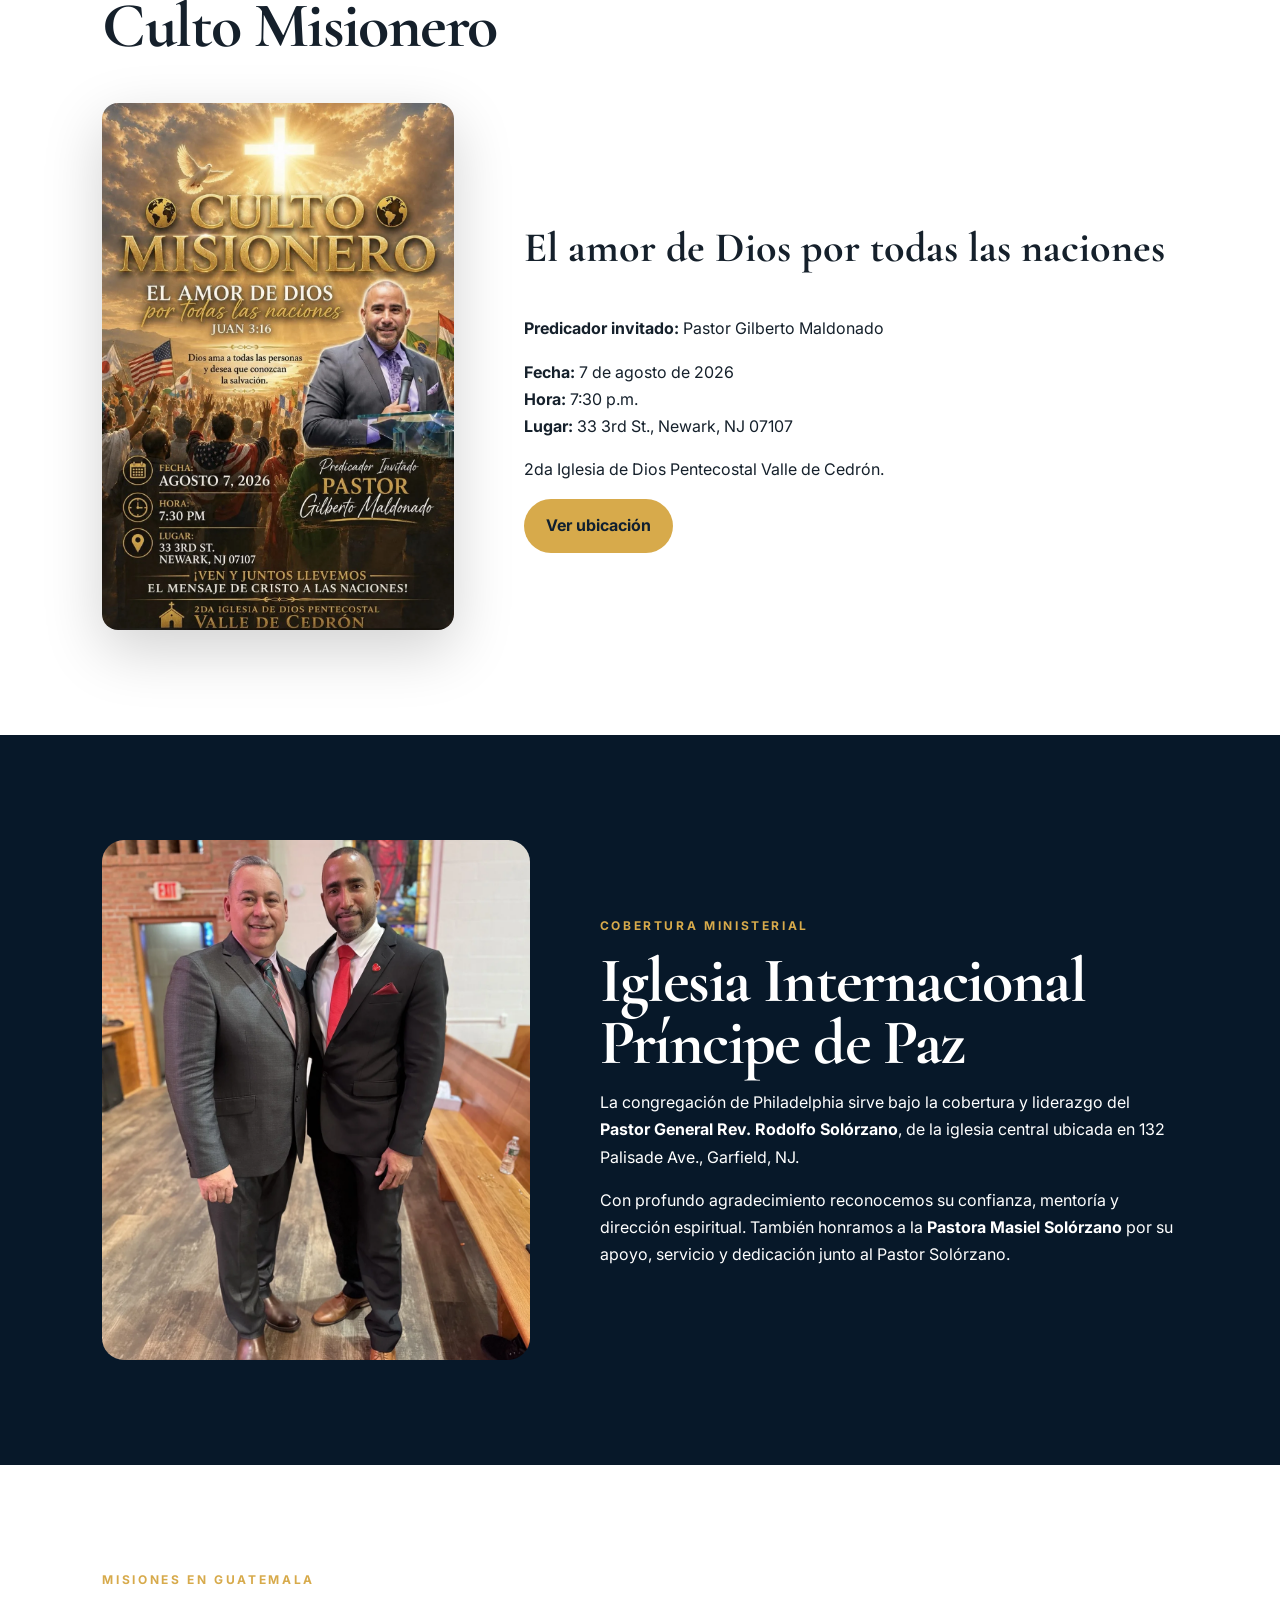
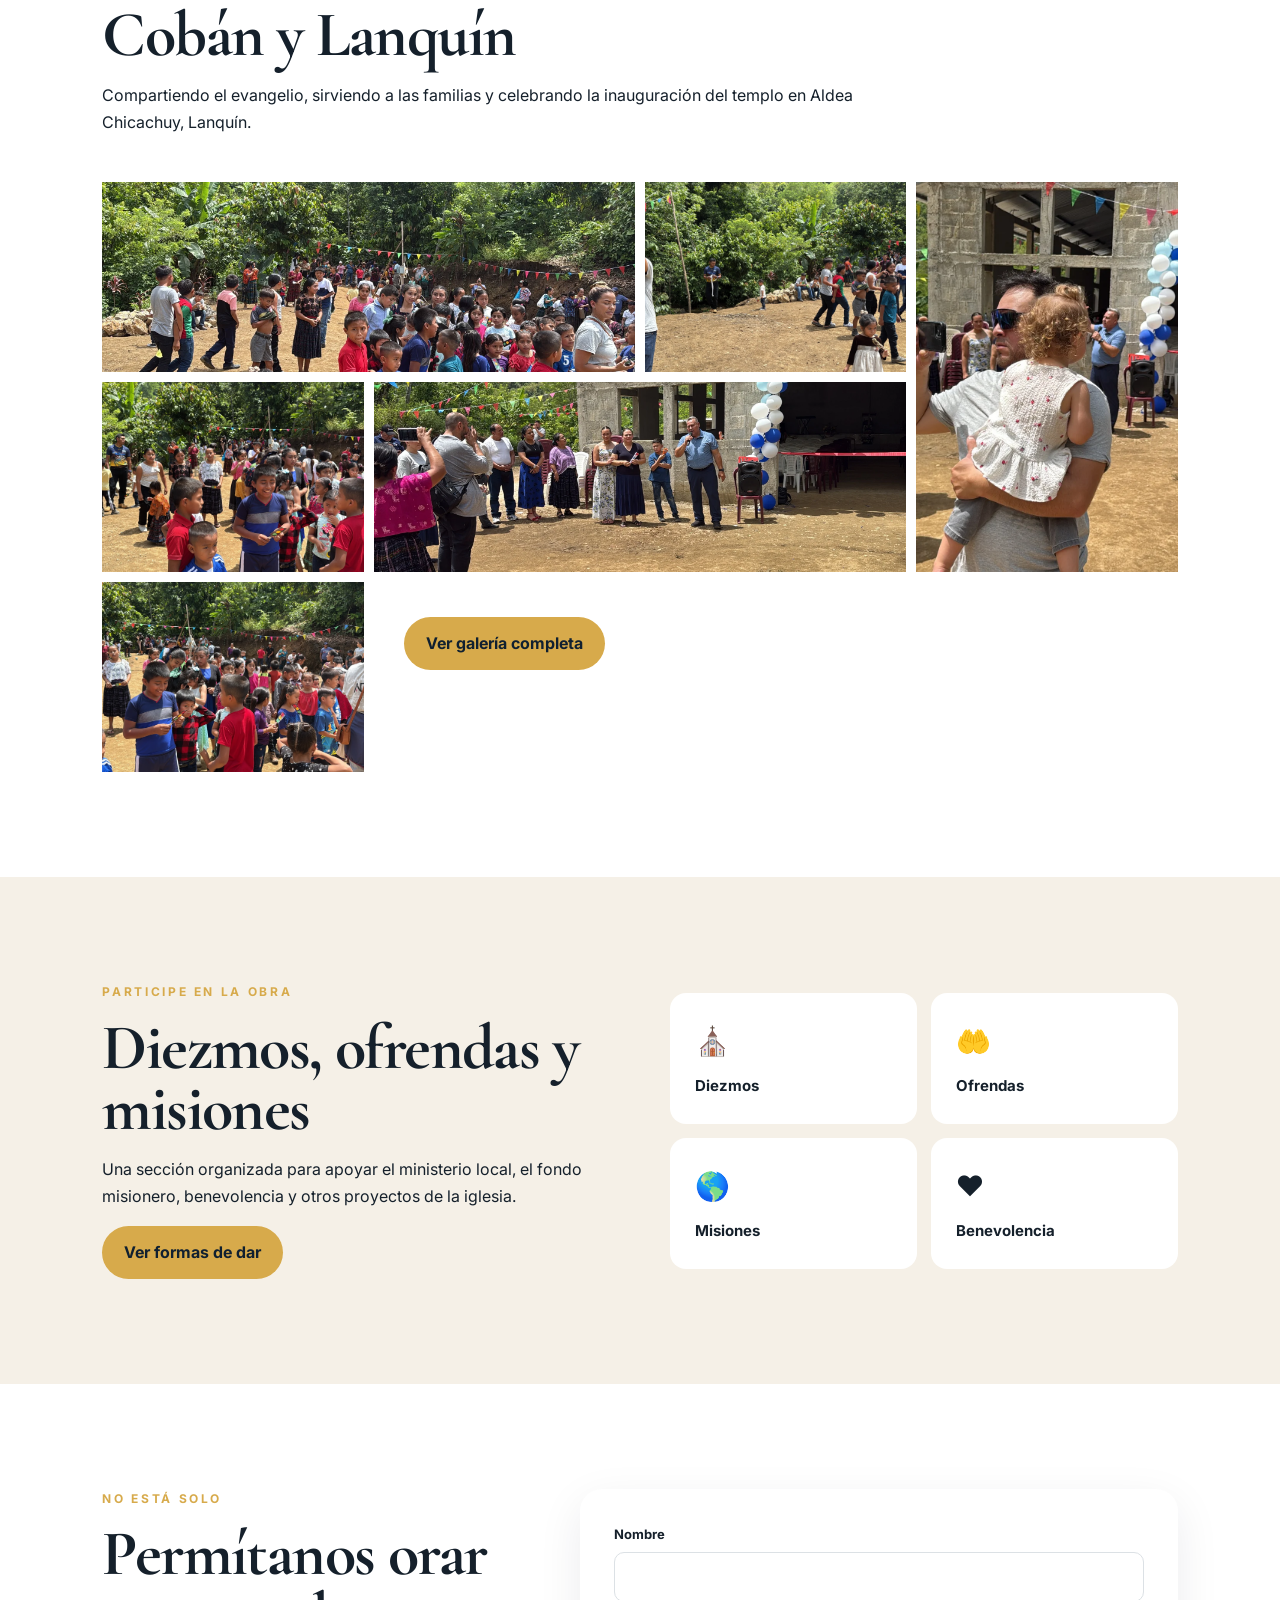
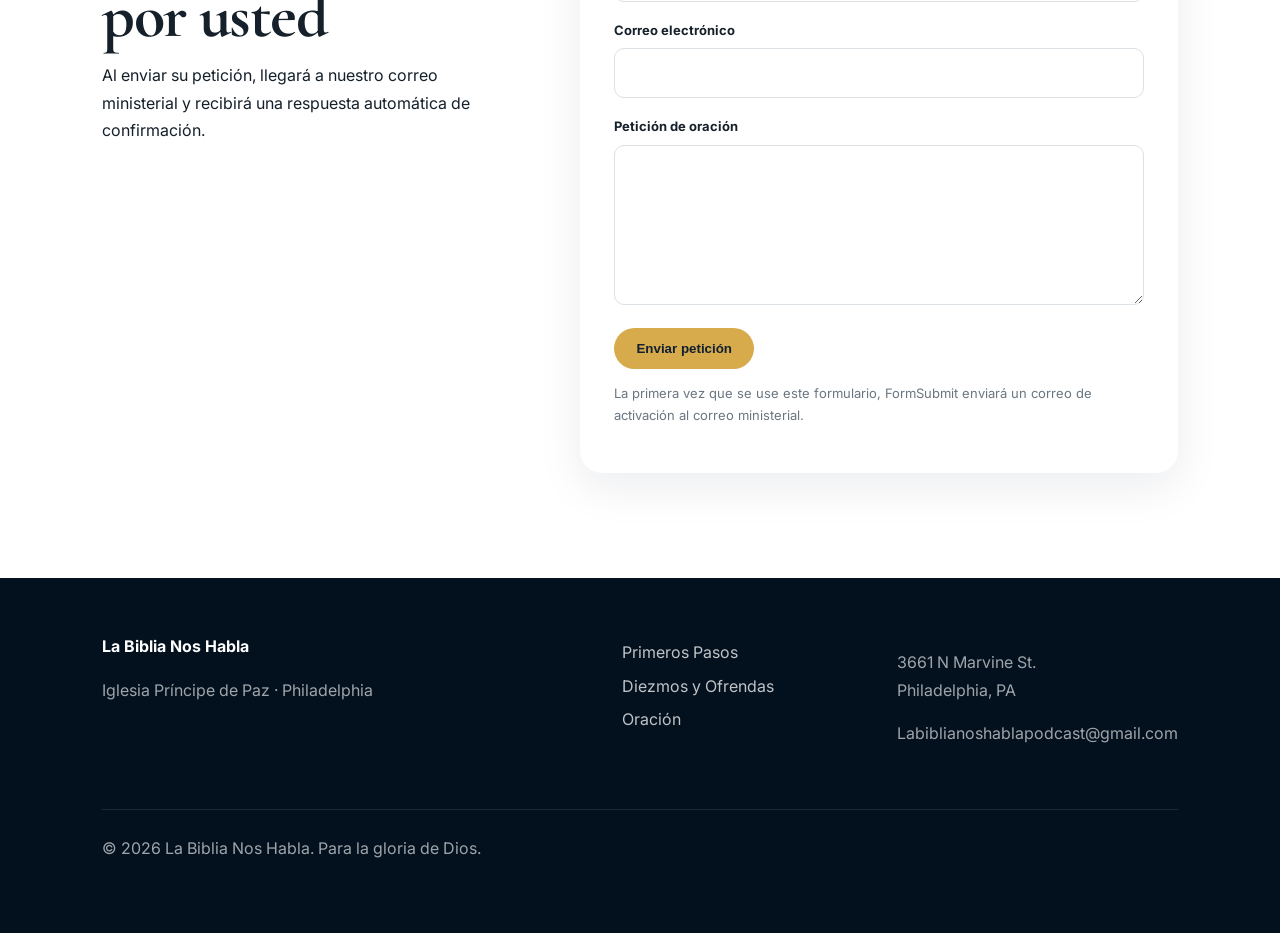
==== commit c967ea06: "Add files via upload" ====
--- a/index.html
+++ b/index.html
@@ -15,7 +15,7 @@
 <button class="menu-btn" aria-label="Abrir menú">☰</button>
 <nav class="nav">
 <a href="#iglesia">Iglesia</a><a href="#estudio">Estudio bíblico</a><a href="principiantes.html">Primeros pasos</a>
-<a href="#misiones">Misiones</a><a href="dar.html">Diezmos y ofrendas</a><a class="nav-cta" href="#oracion">Pedir oración</a>
+<a href="#misiones">Misiones</a><a href="gallery.html">Galería</a><a href="dar.html">Diezmos y ofrendas</a><a class="nav-cta" href="#oracion">Pedir oración</a>
 </nav>
 </header>
 
@@ -95,7 +95,7 @@
 <button class="gallery-item" data-src="assets/images/mission-4.webp"><img src="assets/images/mission-4.webp" alt="Misión Guatemala"></button>
 <button class="gallery-item wide" data-src="assets/images/mission-5.webp"><img src="assets/images/mission-5.webp" alt="Misión Guatemala"></button>
 <button class="gallery-item" data-src="assets/images/mission-6.webp"><img src="assets/images/mission-6.webp" alt="Misión Guatemala"></button>
-</div>
+<div class="gallery-cta"><a class="btn primary" href="gallery.html">Ver galería completa</a></div></div>
 </section>
 
 <section class="section soft giving-preview">
--- a/styles.css
+++ b/styles.css
@@ -25,3 +25,16 @@
 .lesson-list{display:grid;gap:12px}.lesson-card{border:1px solid #dde2e6;border-radius:14px;background:#fff}.lesson-card summary{list-style:none;display:flex;align-items:center;gap:18px;padding:18px;cursor:pointer}.lesson-card summary>span{width:38px;height:38px;border-radius:50%;background:#071829;color:#fff;display:grid;place-items:center}.lesson-card summary div{flex:1}.lesson-card summary strong,.lesson-card summary small{display:block}.lesson-card summary small{color:#64717d}.complete-check{font-size:12px}.lesson-body{padding:0 24px 24px}.lesson-body textarea{width:100%;border:1px solid #ddd;border-radius:10px;padding:12px}
 .giving-options{display:grid;grid-template-columns:repeat(2,1fr);gap:20px}.giving-options article{border:1px solid #e0e5e8;border-radius:20px;padding:30px}.giving-options article>span{font-size:42px}.giving-options h2{font-size:40px}.setup-alert{background:#fff4ce;border-left:5px solid #d7aa4b;padding:20px;border-radius:10px;margin-top:30px}
 @media(max-width:900px){.study-live,.beginner-preview,.event-grid,.giving-preview{grid-template-columns:1fr}.giving-options{grid-template-columns:1fr}.event-flyer{max-height:600px}}
+
+.gallery-hero{background:linear-gradient(rgba(4,18,31,.75),rgba(4,18,31,.9)),url('assets/images/mission-1.webp') center/cover;min-height:500px;display:flex;flex-direction:column;justify-content:flex-end}
+.gallery-controls{position:sticky;top:78px;z-index:20;background:rgba(255,255,255,.96);backdrop-filter:blur(12px);display:flex;gap:10px;justify-content:center;flex-wrap:wrap;padding:18px 20px;border-bottom:1px solid #e8e8e8}
+.gallery-filter{border:1px solid #cfd6dc;background:#fff;border-radius:999px;padding:10px 18px;font-weight:700;cursor:pointer}.gallery-filter.active,.gallery-filter:hover{background:#071829;color:#fff;border-color:#071829}
+.photo-wall{display:grid;grid-template-columns:repeat(4,1fr);grid-auto-rows:270px;gap:18px}.photo-card{position:relative;overflow:hidden;border-radius:18px;background:#071829;transition:opacity .25s,transform .25s}.photo-card.hidden{display:none}.photo-card.featured,.photo-card.wide{grid-column:span 2}.photo-card.featured{grid-row:span 2}.photo-card.portrait{grid-row:span 2}
+.photo-card button{border:0;padding:0;width:100%;height:100%;display:block;cursor:zoom-in;background:#071829}.photo-card img{width:100%;height:100%;object-fit:cover;transition:transform .55s,filter .3s}.photo-card:hover img{transform:scale(1.045);filter:brightness(.78)}
+.photo-card figcaption{position:absolute;left:0;right:0;bottom:0;padding:50px 20px 18px;color:#fff;background:linear-gradient(transparent,rgba(0,0,0,.82));pointer-events:none}.photo-card figcaption strong,.photo-card figcaption span{display:block}.photo-card figcaption strong{font-size:17px}.photo-card figcaption span{font-size:12px;opacity:.8;margin-top:4px}
+.gallery-modal{position:fixed;inset:0;z-index:1000;background:rgba(1,8,14,.94);display:none;align-items:center;justify-content:center;padding:55px}.gallery-modal.open{display:flex}.gallery-modal figure{max-width:min(1180px,90vw);max-height:88vh;margin:0;text-align:center}.gallery-modal img{max-width:100%;max-height:80vh;object-fit:contain;border-radius:12px;box-shadow:0 25px 80px #000}.gallery-modal figcaption{color:#fff;margin-top:15px;font-size:15px}
+.gallery-modal-close,.gallery-modal-prev,.gallery-modal-next{position:absolute;border:0;background:rgba(255,255,255,.12);color:#fff;cursor:pointer;border-radius:50%;display:grid;place-items:center}.gallery-modal-close{right:24px;top:22px;width:48px;height:48px;font-size:32px}.gallery-modal-prev,.gallery-modal-next{top:50%;width:52px;height:52px;font-size:46px;line-height:1}.gallery-modal-prev{left:22px}.gallery-modal-next{right:22px}
+.gallery-callout{display:flex;justify-content:space-between;gap:40px;align-items:center;background:#071829;color:#fff}.gallery-callout h2{font:700 clamp(38px,5vw,64px)/1 "Cormorant Garamond",serif;max-width:800px}.gallery-cta{text-align:center;margin-top:35px}
+@media(max-width:1050px){.photo-wall{grid-template-columns:repeat(3,1fr)}}
+@media(max-width:760px){.gallery-controls{top:68px;justify-content:flex-start;overflow-x:auto;flex-wrap:nowrap}.photo-wall{grid-template-columns:1fr 1fr;grid-auto-rows:210px}.photo-card.featured,.photo-card.wide{grid-column:span 2}.photo-card.portrait{grid-row:span 2}.gallery-modal{padding:60px 10px}.gallery-modal-prev{left:6px}.gallery-modal-next{right:6px}.gallery-callout{display:block}.gallery-callout .btn{margin-top:22px}}
+@media(max-width:480px){.photo-wall{grid-template-columns:1fr;grid-auto-rows:270px}.photo-card.featured,.photo-card.wide{grid-column:span 1}.photo-card.featured,.photo-card.portrait{grid-row:span 1}}
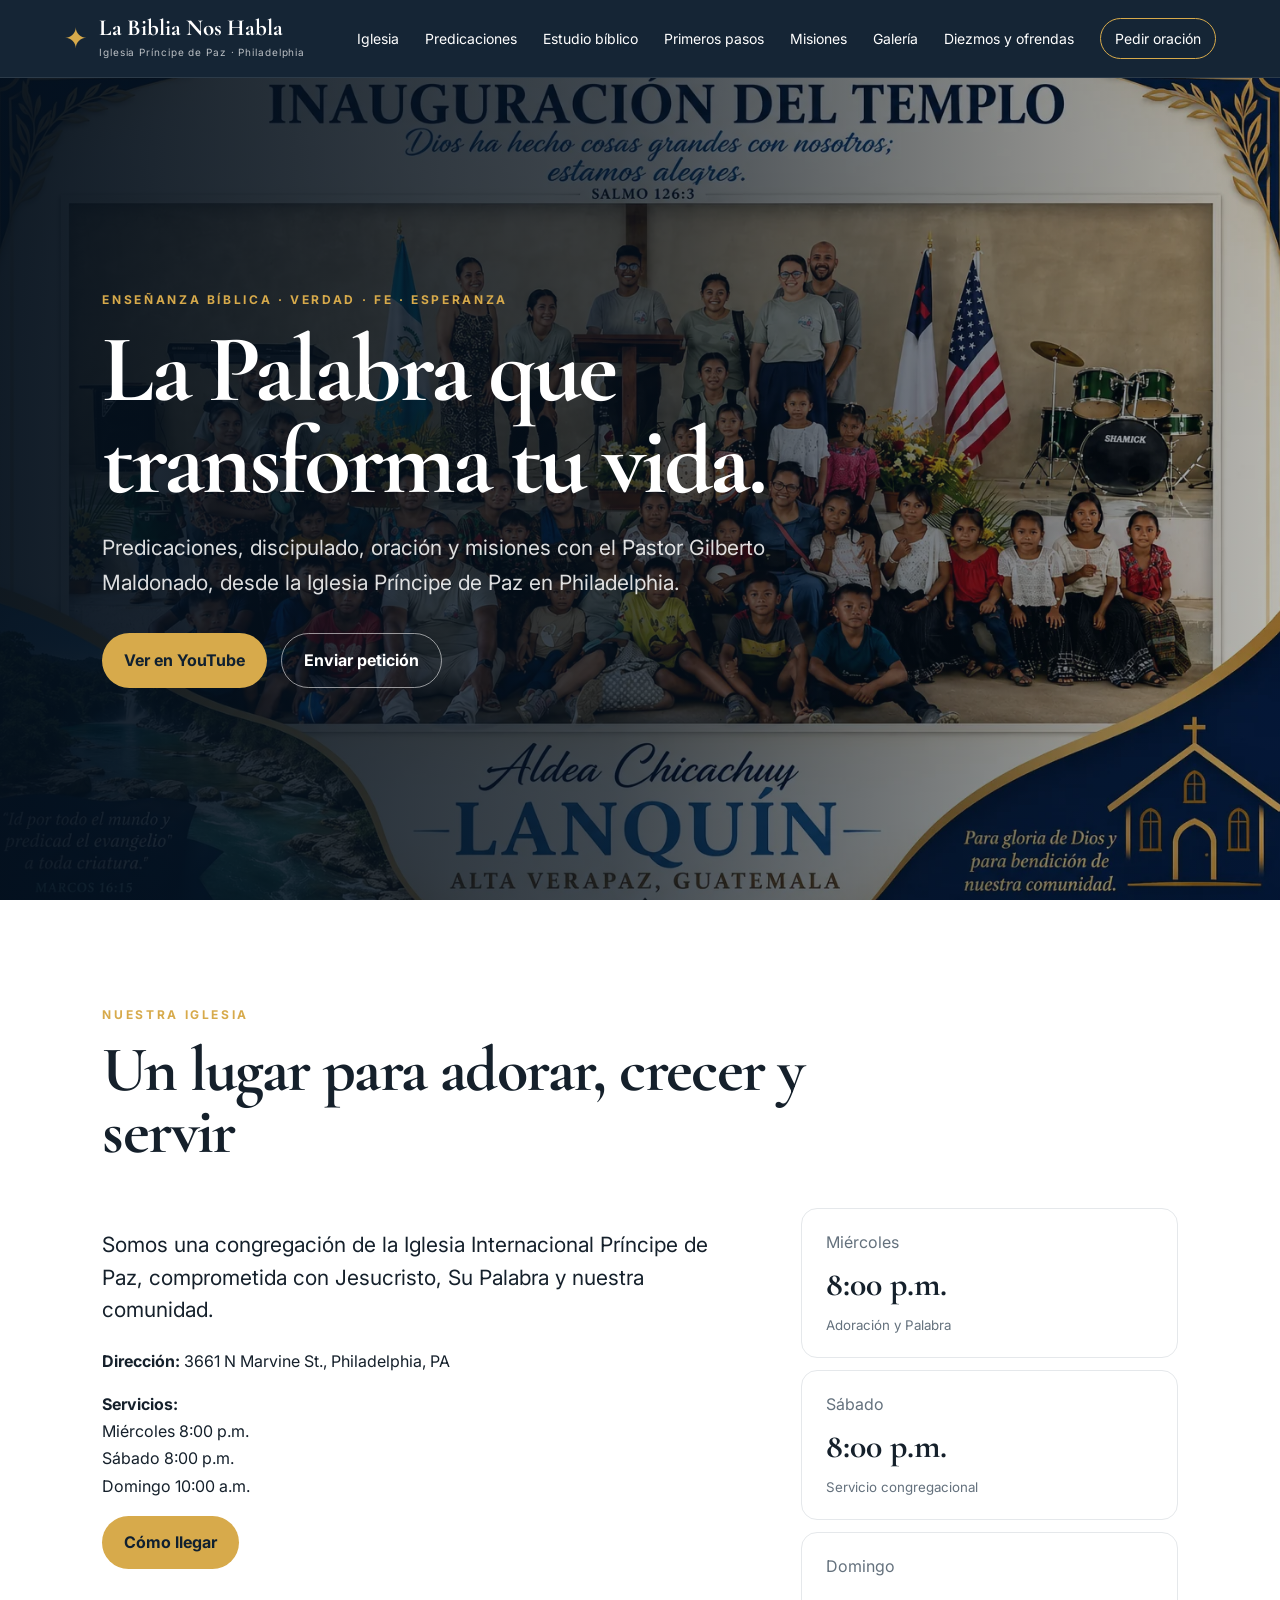
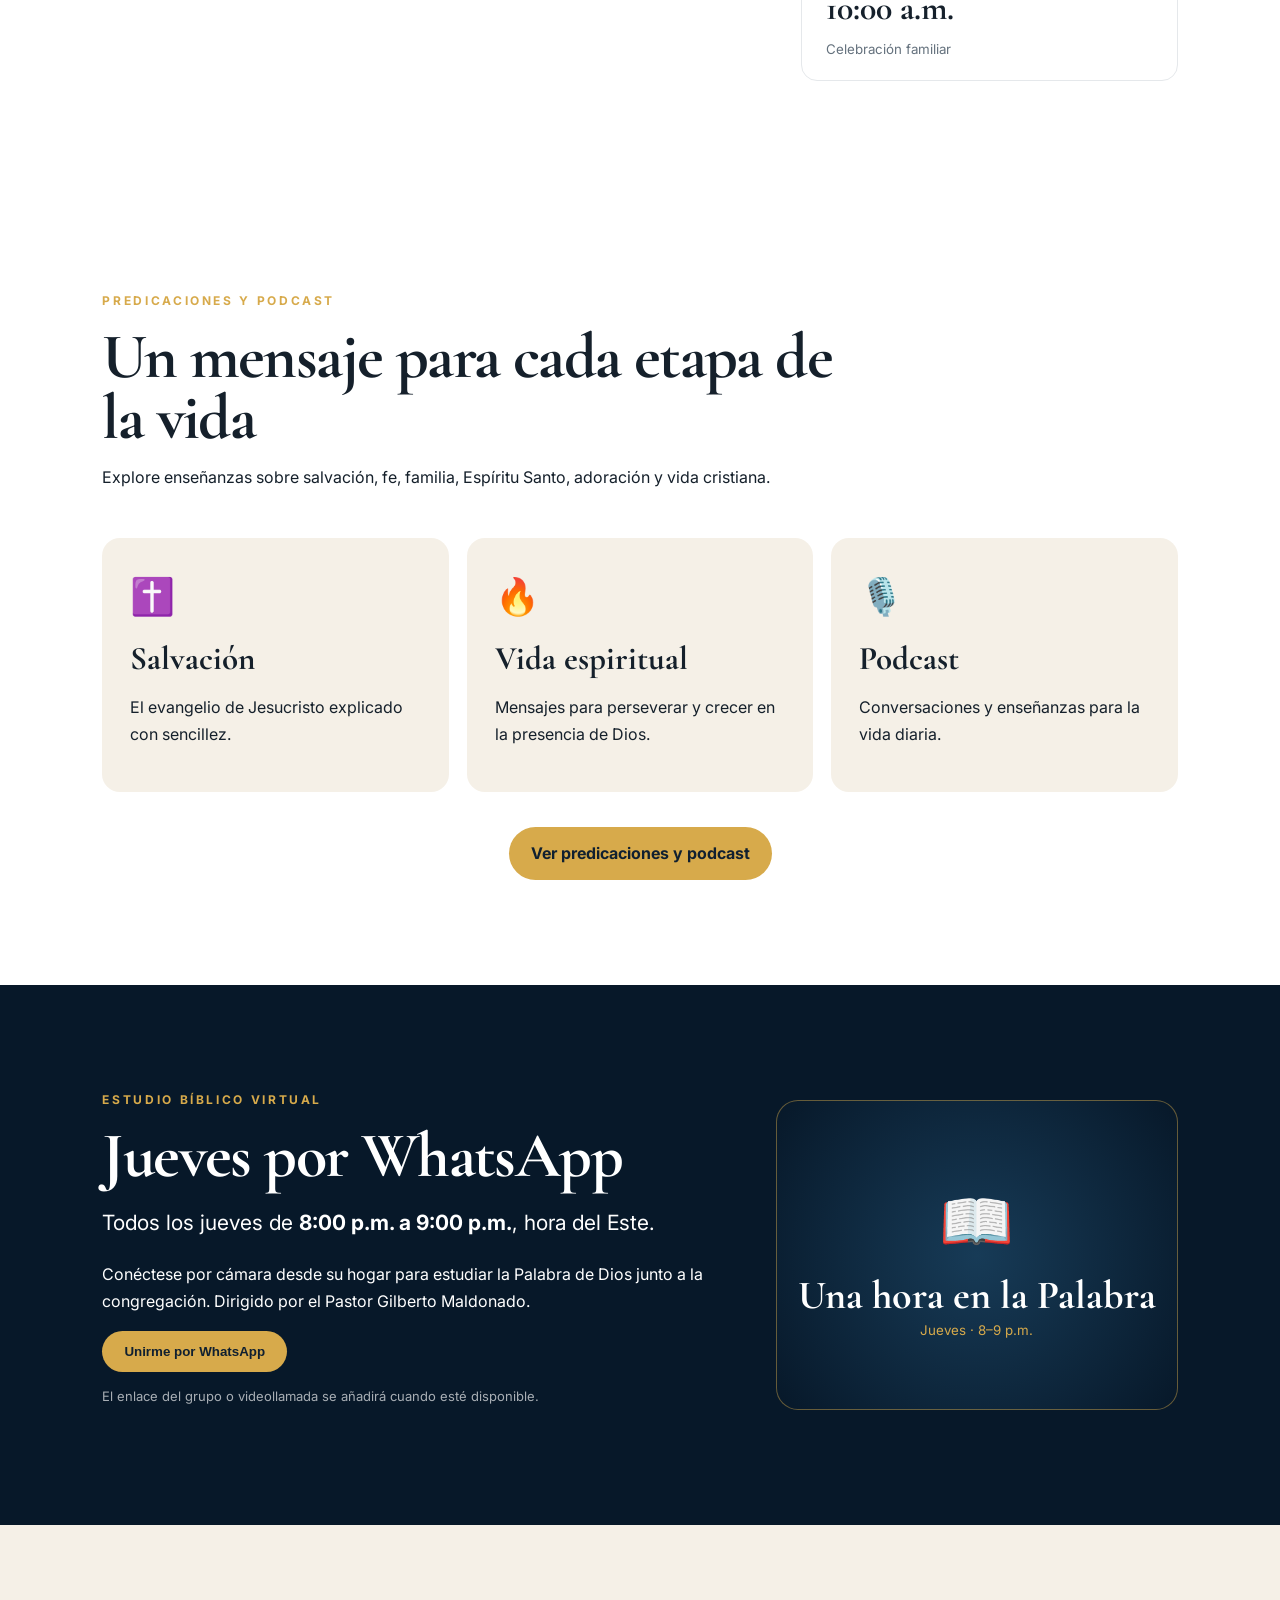
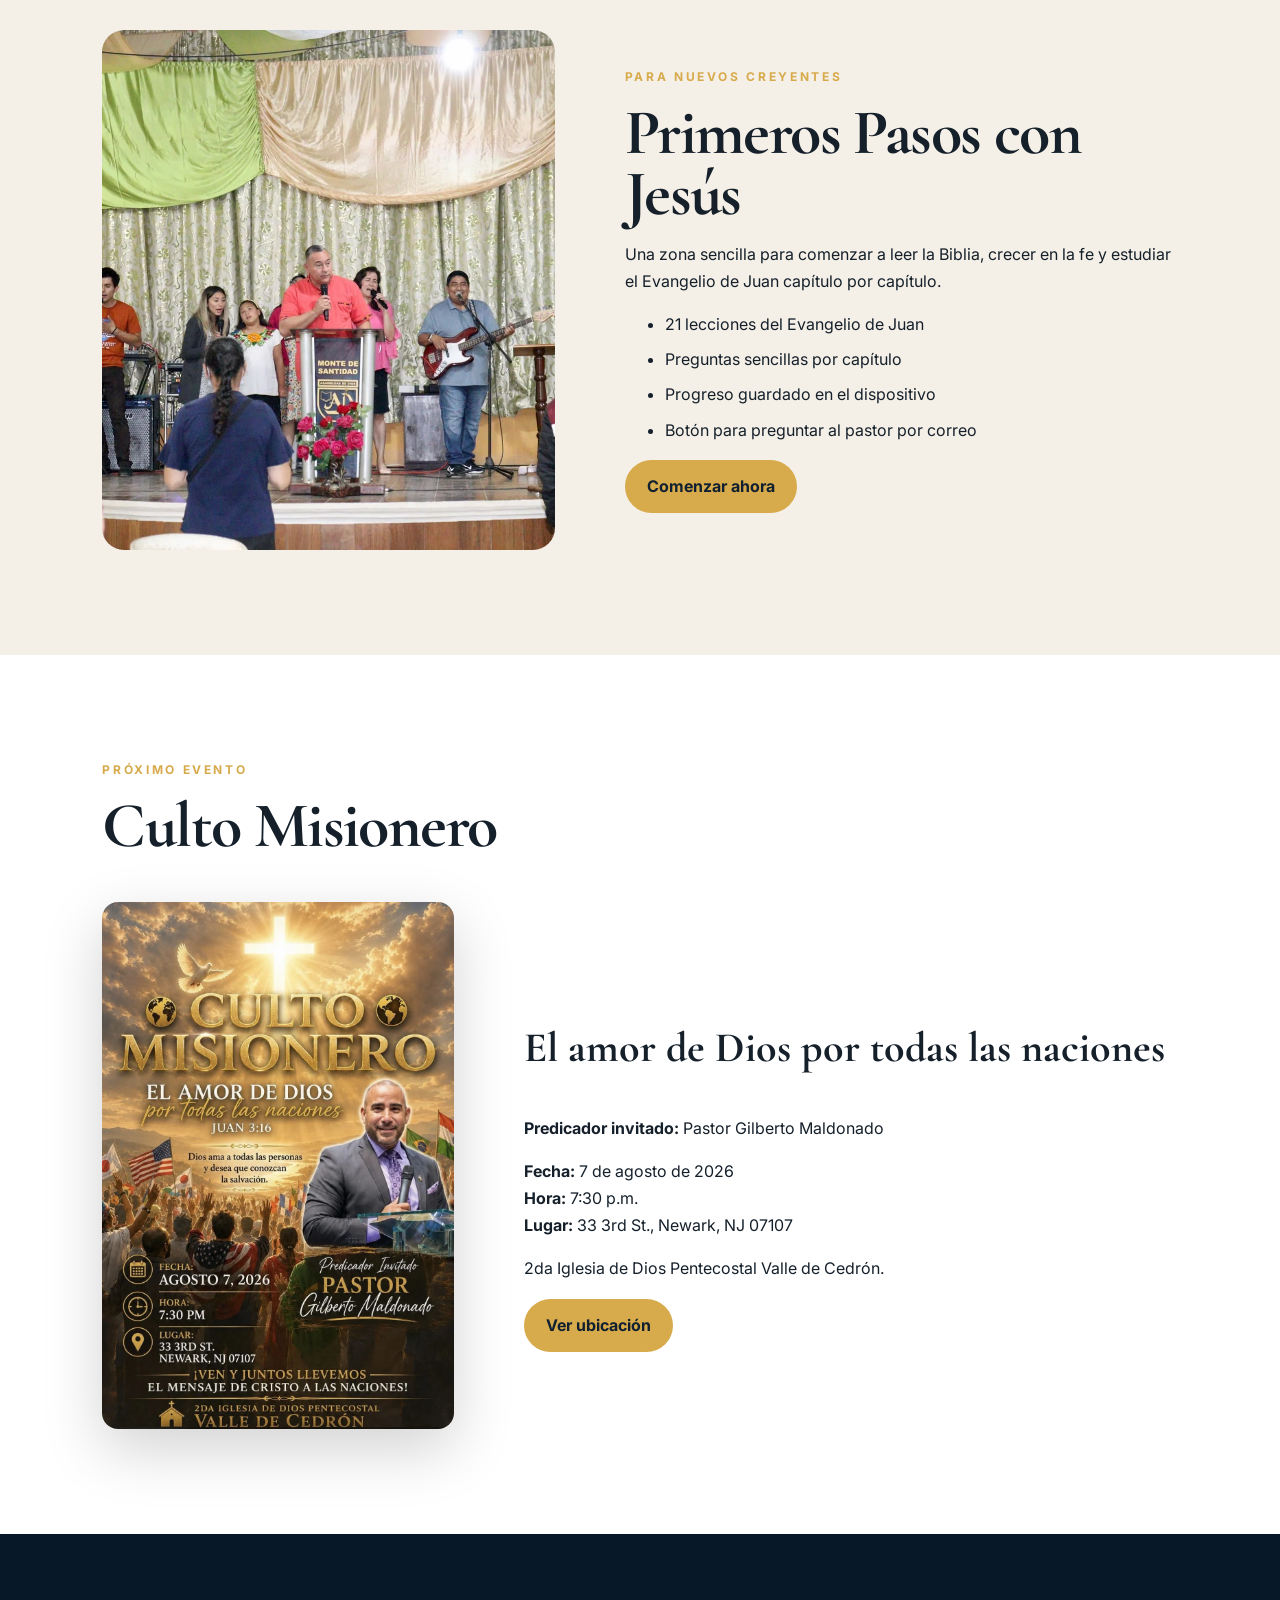
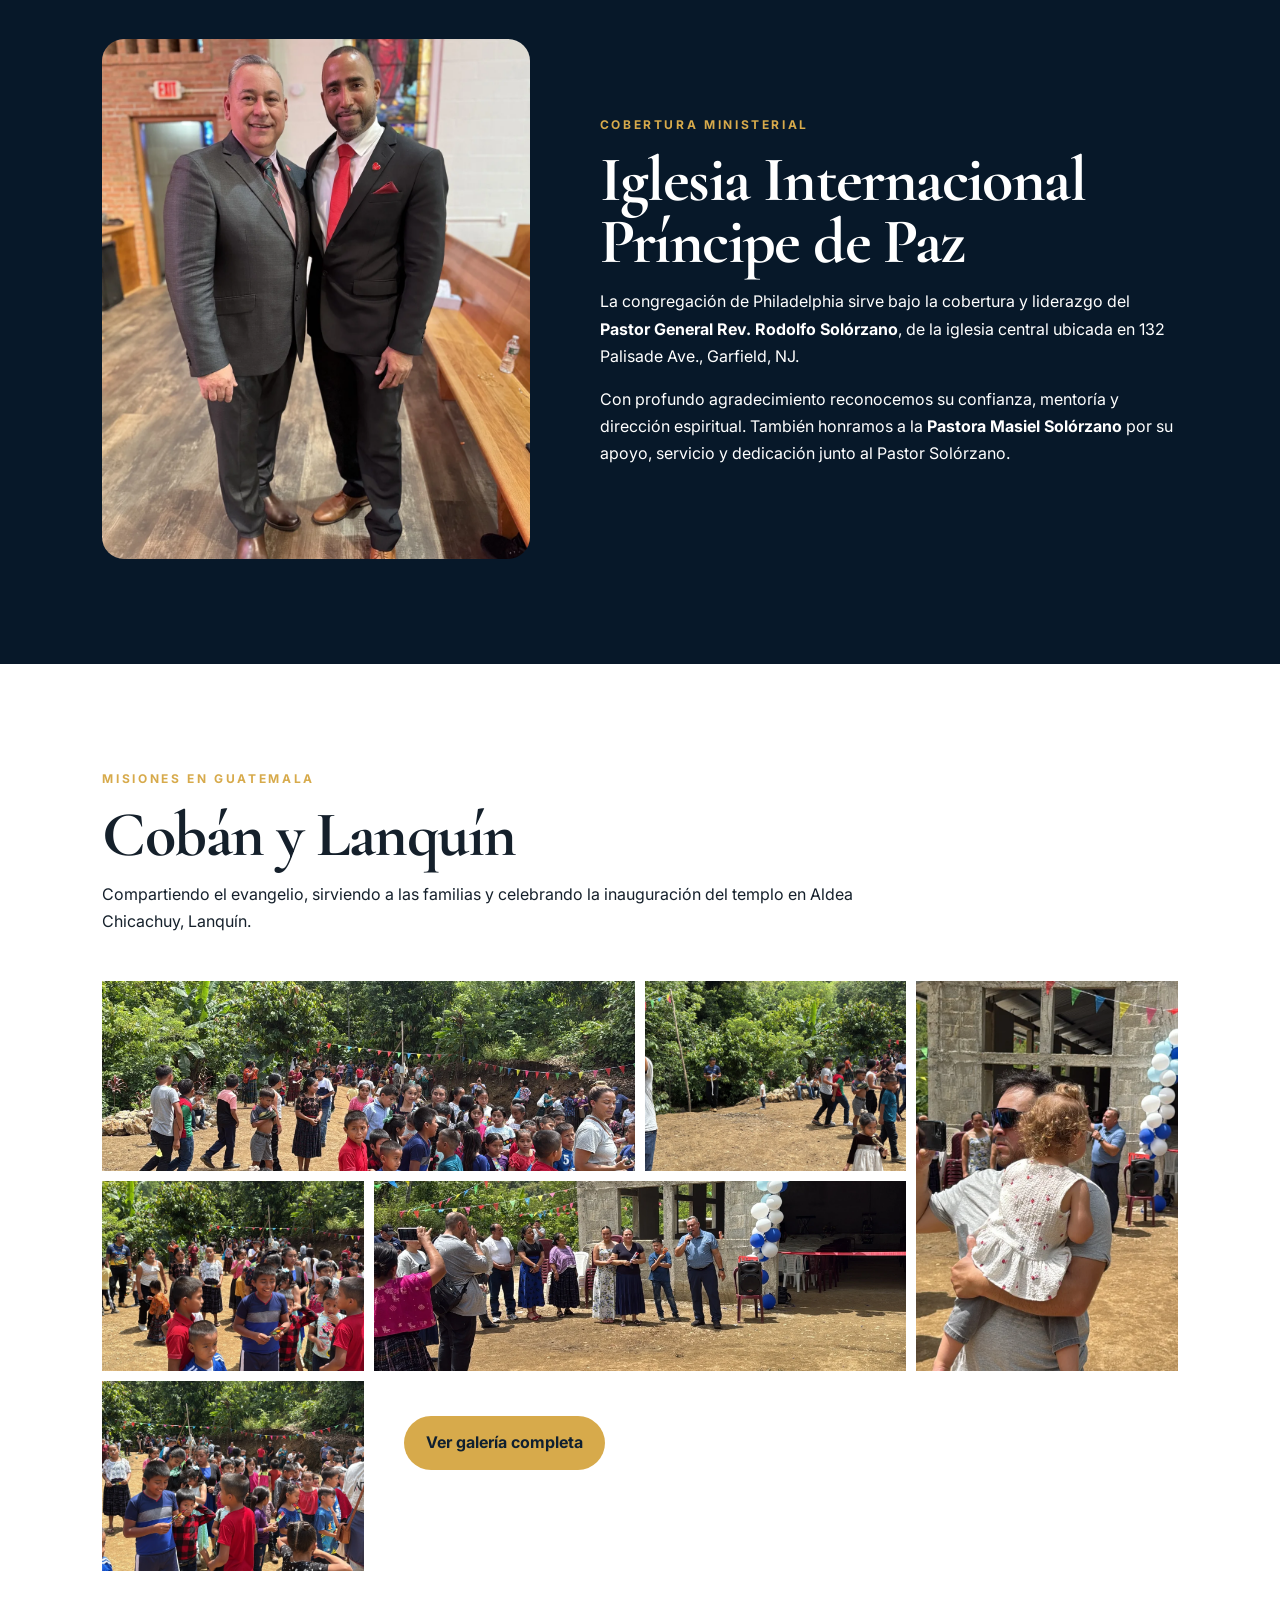
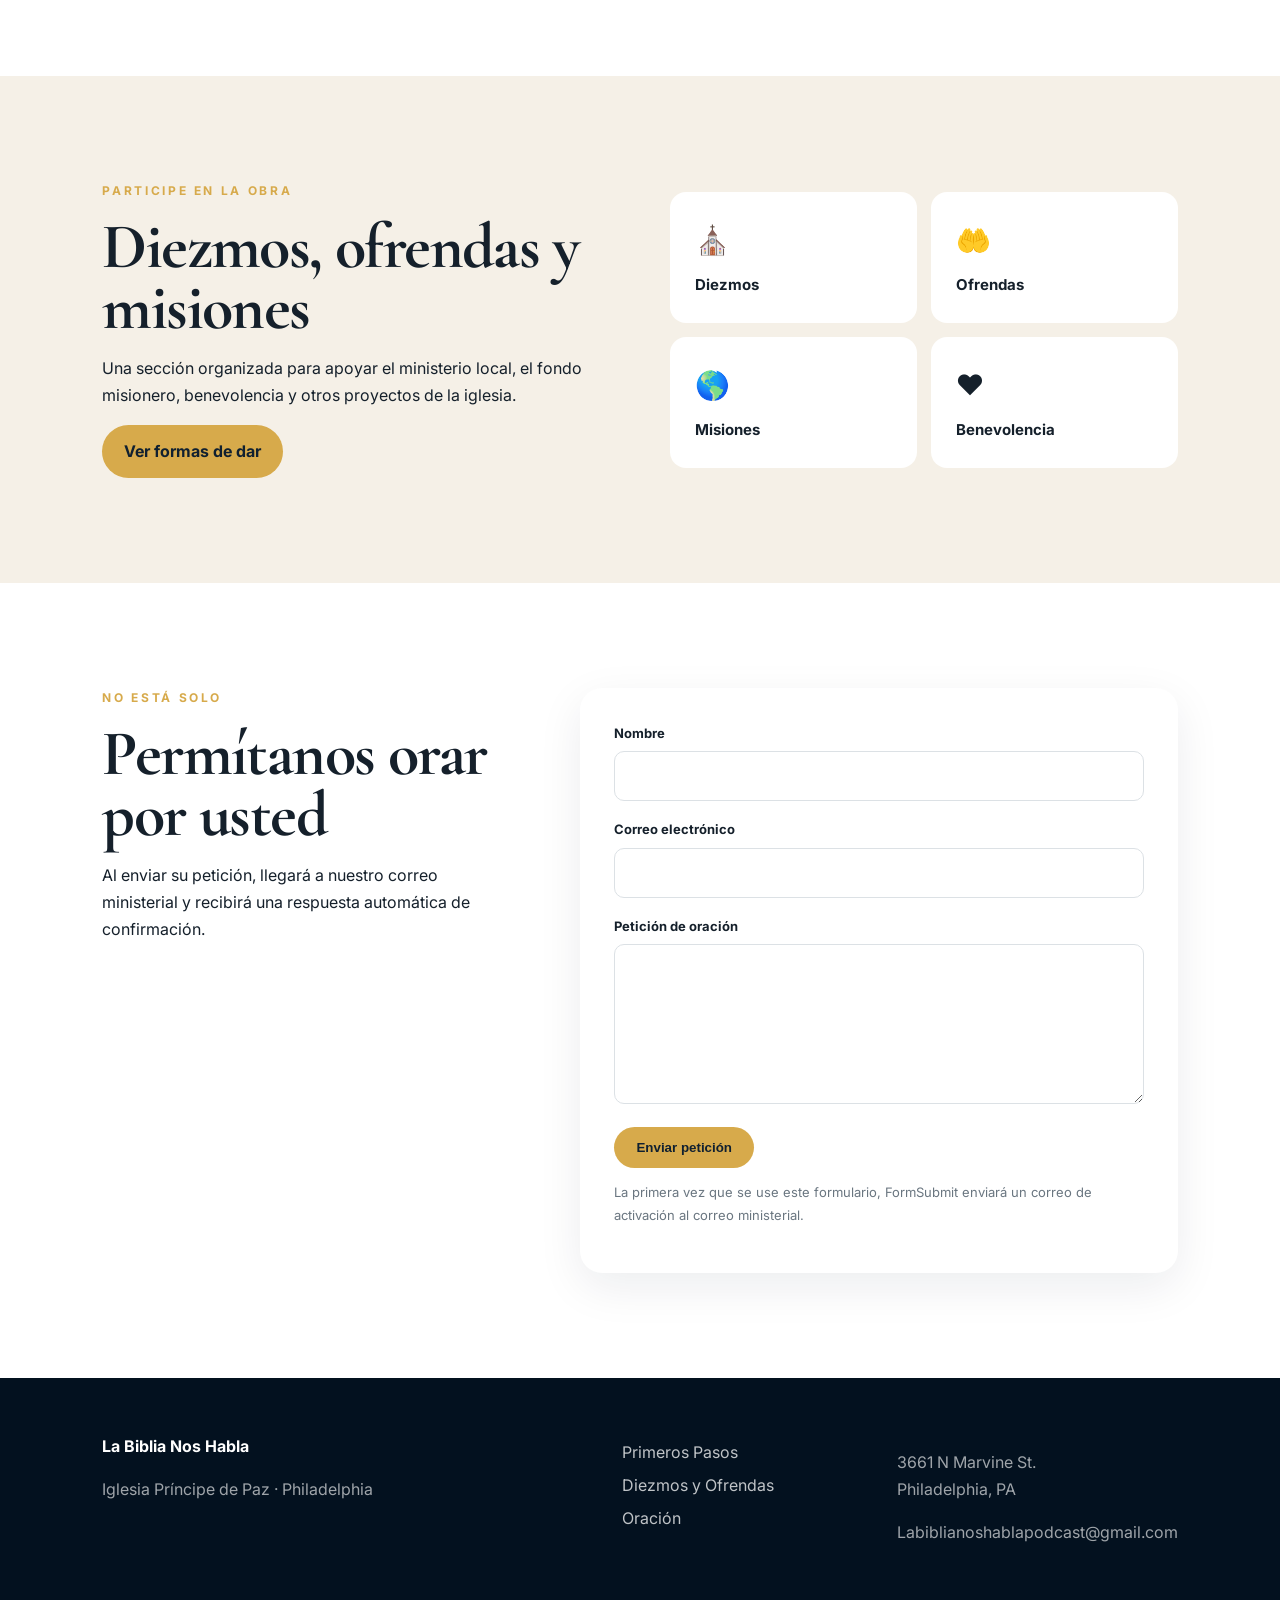
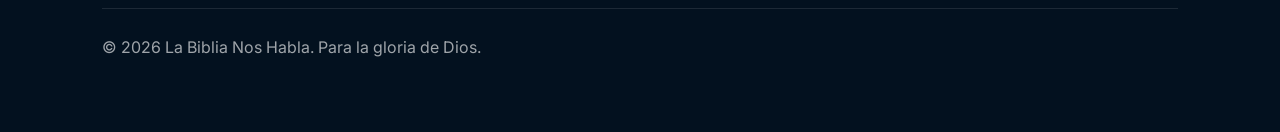
==== commit 28d0f96f: "Add files via upload" ====
--- a/index.html
+++ b/index.html
@@ -14,7 +14,7 @@
 <a class="brand" href="#inicio"><span class="brand-mark">✦</span><span><strong>La Biblia Nos Habla</strong><small>Iglesia Príncipe de Paz · Philadelphia</small></span></a>
 <button class="menu-btn" aria-label="Abrir menú">☰</button>
 <nav class="nav">
-<a href="#iglesia">Iglesia</a><a href="#estudio">Estudio bíblico</a><a href="principiantes.html">Primeros pasos</a>
+<a href="#iglesia">Iglesia</a><a href="predicaciones.html">Predicaciones</a><a href="#estudio">Estudio bíblico</a><a href="principiantes.html">Primeros pasos</a>
 <a href="#misiones">Misiones</a><a href="gallery.html">Galería</a><a href="dar.html">Diezmos y ofrendas</a><a class="nav-cta" href="#oracion">Pedir oración</a>
 </nav>
 </header>
@@ -45,6 +45,21 @@
 <article><span>Domingo</span><strong>10:00 a.m.</strong><small>Celebración familiar</small></article>
 </div>
 </div>
+</section>
+
+
+<section class="section sermons-preview">
+<div class="section-head reveal">
+<p class="eyebrow">Predicaciones y Podcast</p>
+<h2>Un mensaje para cada etapa de la vida</h2>
+<p>Explore enseñanzas sobre salvación, fe, familia, Espíritu Santo, adoración y vida cristiana.</p>
+</div>
+<div class="preview-message-grid">
+<article class="reveal"><span>✝️</span><h3>Salvación</h3><p>El evangelio de Jesucristo explicado con sencillez.</p></article>
+<article class="reveal"><span>🔥</span><h3>Vida espiritual</h3><p>Mensajes para perseverar y crecer en la presencia de Dios.</p></article>
+<article class="reveal"><span>🎙️</span><h3>Podcast</h3><p>Conversaciones y enseñanzas para la vida diaria.</p></article>
+</div>
+<div class="gallery-cta"><a class="btn primary" href="predicaciones.html">Ver predicaciones y podcast</a></div>
 </section>
 
 <section class="section dark study-live" id="estudio">
--- a/styles.css
+++ b/styles.css
@@ -38,3 +38,13 @@
 @media(max-width:1050px){.photo-wall{grid-template-columns:repeat(3,1fr)}}
 @media(max-width:760px){.gallery-controls{top:68px;justify-content:flex-start;overflow-x:auto;flex-wrap:nowrap}.photo-wall{grid-template-columns:1fr 1fr;grid-auto-rows:210px}.photo-card.featured,.photo-card.wide{grid-column:span 2}.photo-card.portrait{grid-row:span 2}.gallery-modal{padding:60px 10px}.gallery-modal-prev{left:6px}.gallery-modal-next{right:6px}.gallery-callout{display:block}.gallery-callout .btn{margin-top:22px}}
 @media(max-width:480px){.photo-wall{grid-template-columns:1fr;grid-auto-rows:270px}.photo-card.featured,.photo-card.wide{grid-column:span 1}.photo-card.featured,.photo-card.portrait{grid-row:span 1}}
+
+.sermons-hero{background:linear-gradient(90deg,rgba(2,12,22,.94),rgba(2,12,22,.45)),url('assets/images/hero.webp') center/cover;min-height:610px;display:flex;align-items:center}.sermons-hero>div{max-width:820px}.sermons-hero .actions{margin-top:28px}
+.channel-highlight{display:grid;grid-template-columns:1fr 1fr;gap:70px;align-items:center}.channel-photo img{width:100%;height:540px;object-fit:cover;border-radius:22px}.channel-copy h2{font:700 clamp(50px,6vw,78px)/.95 "Cormorant Garamond",serif;margin:8px 0 20px}.channel-actions{display:flex;gap:14px;flex-wrap:wrap;margin-top:28px}.btn.outline{border:1px solid #071829;color:#071829;background:transparent}
+.sermon-tools{display:flex;flex-direction:column;gap:18px;margin-bottom:32px}.sermon-search{display:flex;align-items:center;gap:12px;background:#fff;border:1px solid #d7dde2;border-radius:14px;padding:0 16px;max-width:700px}.sermon-search input{width:100%;padding:16px 0;border:0;outline:0;font-size:16px}.sermon-filters{display:flex;gap:9px;flex-wrap:wrap}.sermon-filter{border:1px solid #ccd4da;background:#fff;border-radius:999px;padding:9px 15px;font-weight:700;cursor:pointer}.sermon-filter.active,.sermon-filter:hover{background:#071829;color:#fff;border-color:#071829}
+.sermon-grid{display:grid;grid-template-columns:repeat(3,1fr);gap:22px}.sermon-card{background:#fff;border:1px solid #e0e5e9;border-radius:18px;overflow:hidden;display:flex;flex-direction:column;transition:transform .25s,box-shadow .25s}.sermon-card:hover{transform:translateY(-5px);box-shadow:0 16px 40px rgba(7,24,41,.12)}.sermon-thumb{height:190px;background:radial-gradient(circle at 80% 20%,#d7aa4b,transparent 32%),linear-gradient(135deg,#173f5d,#071829);position:relative;display:grid;place-items:center}.sermon-category{position:absolute;left:15px;top:15px;background:rgba(255,255,255,.92);padding:7px 11px;border-radius:999px;font-size:11px;font-weight:800}.play-mark{width:62px;height:62px;border:2px solid rgba(255,255,255,.75);border-radius:50%;display:grid;place-items:center;color:#fff;padding-left:4px;font-size:20px}.sermon-card-body{padding:22px;display:flex;flex-direction:column;flex:1}.sermon-card-body h3{font:700 31px/1 "Cormorant Garamond",serif;margin:5px 0 12px}.sermon-card-body>p:not(.sermon-scripture){color:#5d6973;line-height:1.6}.sermon-scripture{font-size:12px;color:#a4761e;font-weight:800;text-transform:uppercase;letter-spacing:.08em}.sermon-tags{display:flex;gap:6px;flex-wrap:wrap;margin:10px 0 18px}.sermon-tags span{font-size:10px;background:#f0f2f4;border-radius:999px;padding:6px 9px}.sermon-card .text-link{margin-top:auto}.empty-state{text-align:center;padding:40px;font-weight:700}
+.podcast-section{display:grid;grid-template-columns:1.1fr .9fr;gap:70px;align-items:center}.podcast-copy h2{font:700 clamp(54px,7vw,88px)/.9 "Cormorant Garamond",serif}.podcast-topics{display:grid;grid-template-columns:1fr 1fr;gap:12px;margin:28px 0}.podcast-topics span{padding:13px;background:rgba(255,255,255,.07);border-radius:10px}.podcast-art{min-height:430px;border-radius:28px;background:radial-gradient(circle at 50% 20%,#d7aa4b,transparent 32%),linear-gradient(145deg,#1c4f71,#061522);display:flex;flex-direction:column;align-items:center;justify-content:center;text-align:center;border:1px solid rgba(215,170,75,.4)}.podcast-mic{font-size:70px}.podcast-art strong{font:700 62px/.8 "Cormorant Garamond",serif;margin:12px 0;color:#fff}.podcast-art small{color:#d7aa4b}
+.message-request{display:flex;align-items:center;justify-content:space-between;gap:40px}.message-request h2{font:700 clamp(42px,5vw,68px)/1 "Cormorant Garamond",serif}
+.sermons-preview{background:#fff}.preview-message-grid{display:grid;grid-template-columns:repeat(3,1fr);gap:18px}.preview-message-grid article{background:#f5f0e7;border-radius:18px;padding:28px}.preview-message-grid span{font-size:36px}.preview-message-grid h3{font:700 33px "Cormorant Garamond",serif;margin:12px 0 5px}
+@media(max-width:980px){.channel-highlight,.podcast-section{grid-template-columns:1fr}.sermon-grid{grid-template-columns:repeat(2,1fr)}.channel-photo img{height:430px}}
+@media(max-width:700px){.sermon-grid,.preview-message-grid{grid-template-columns:1fr}.message-request{display:block}.message-request .btn{margin-top:22px}.podcast-topics{grid-template-columns:1fr}.sermons-hero{min-height:540px}}
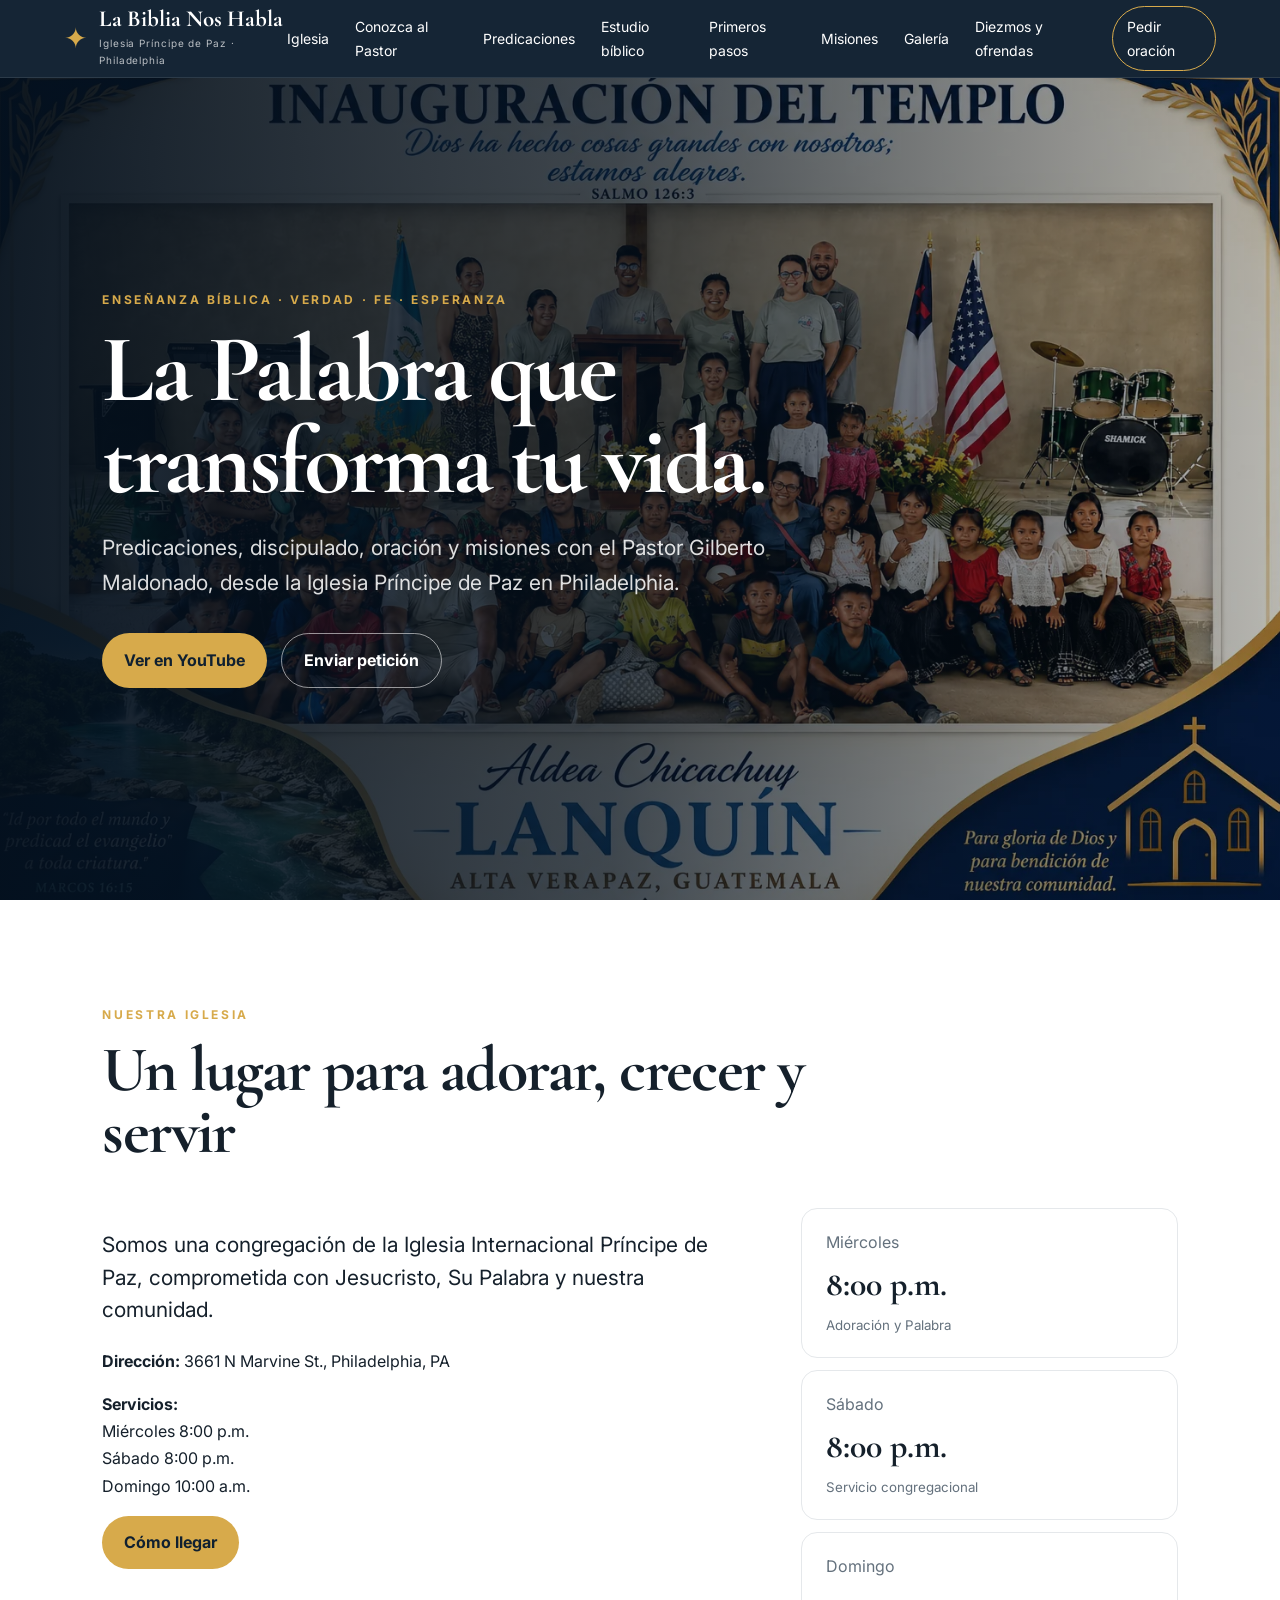
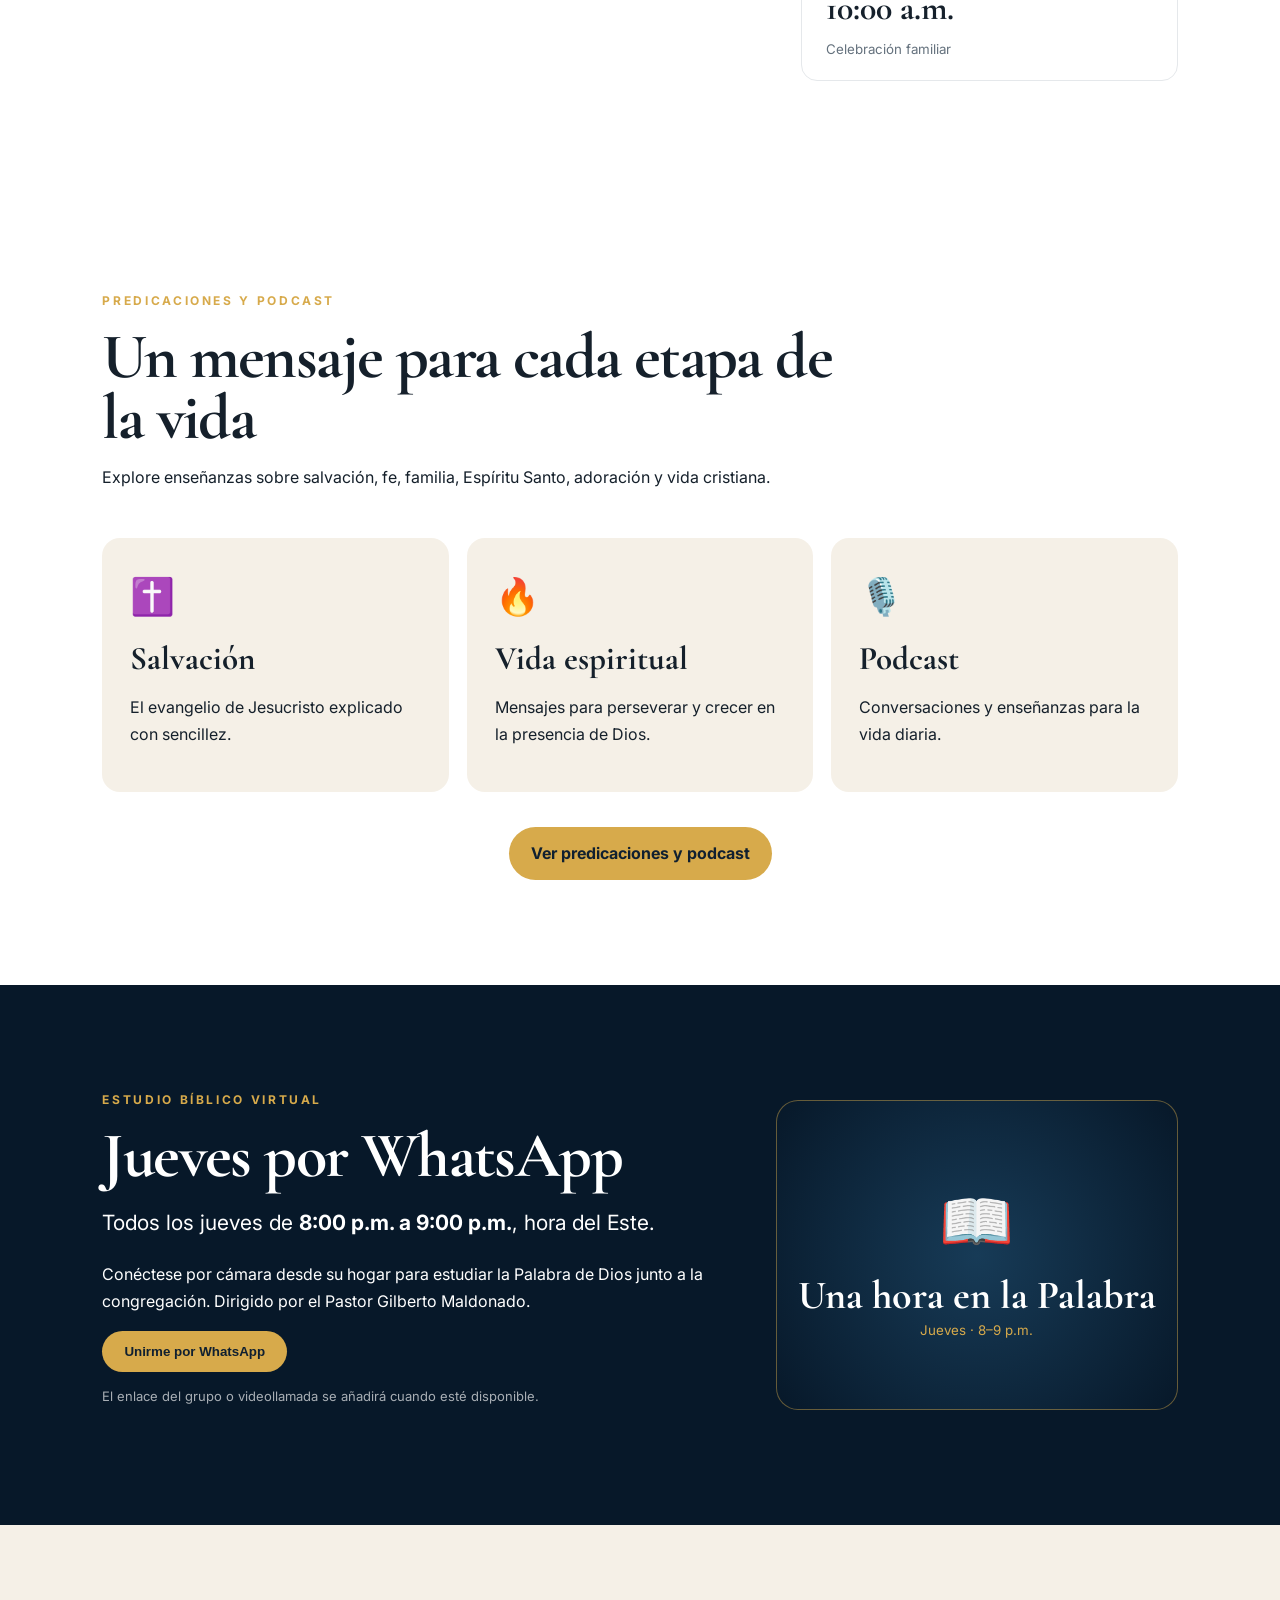
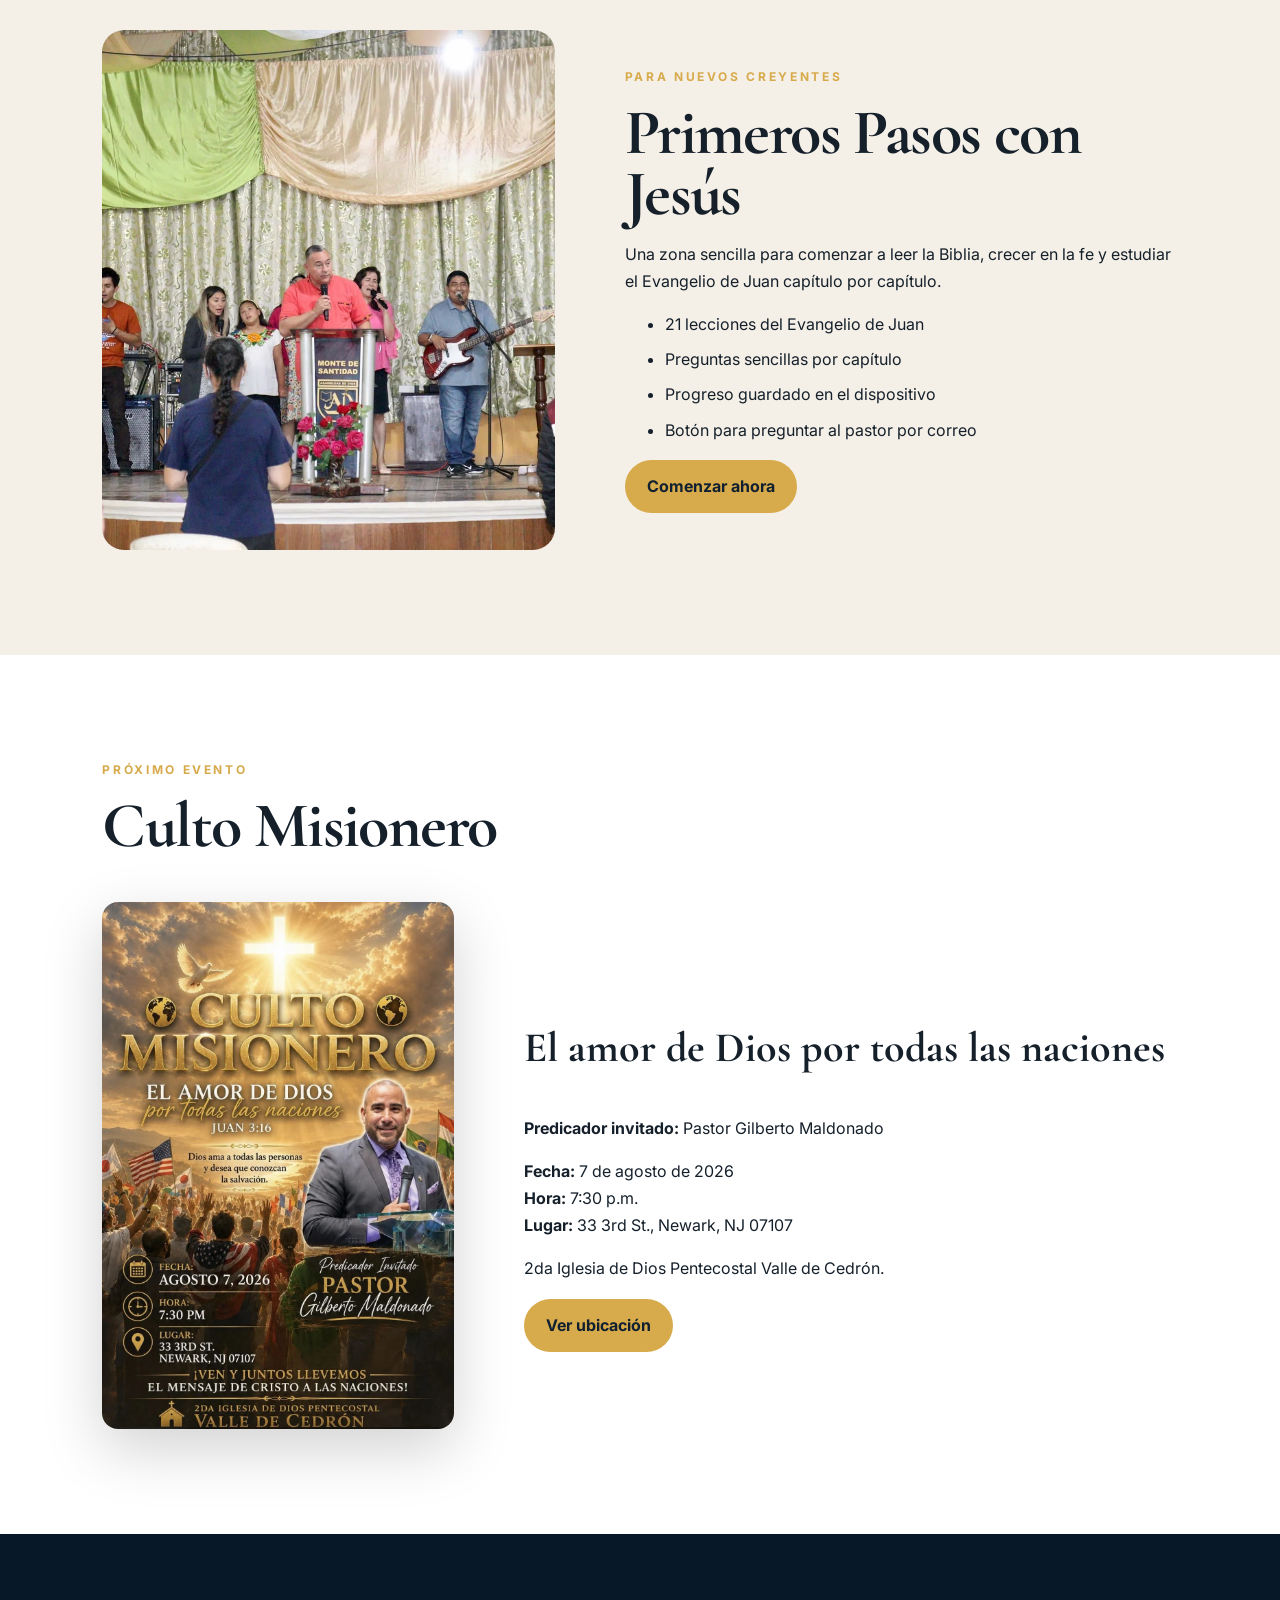
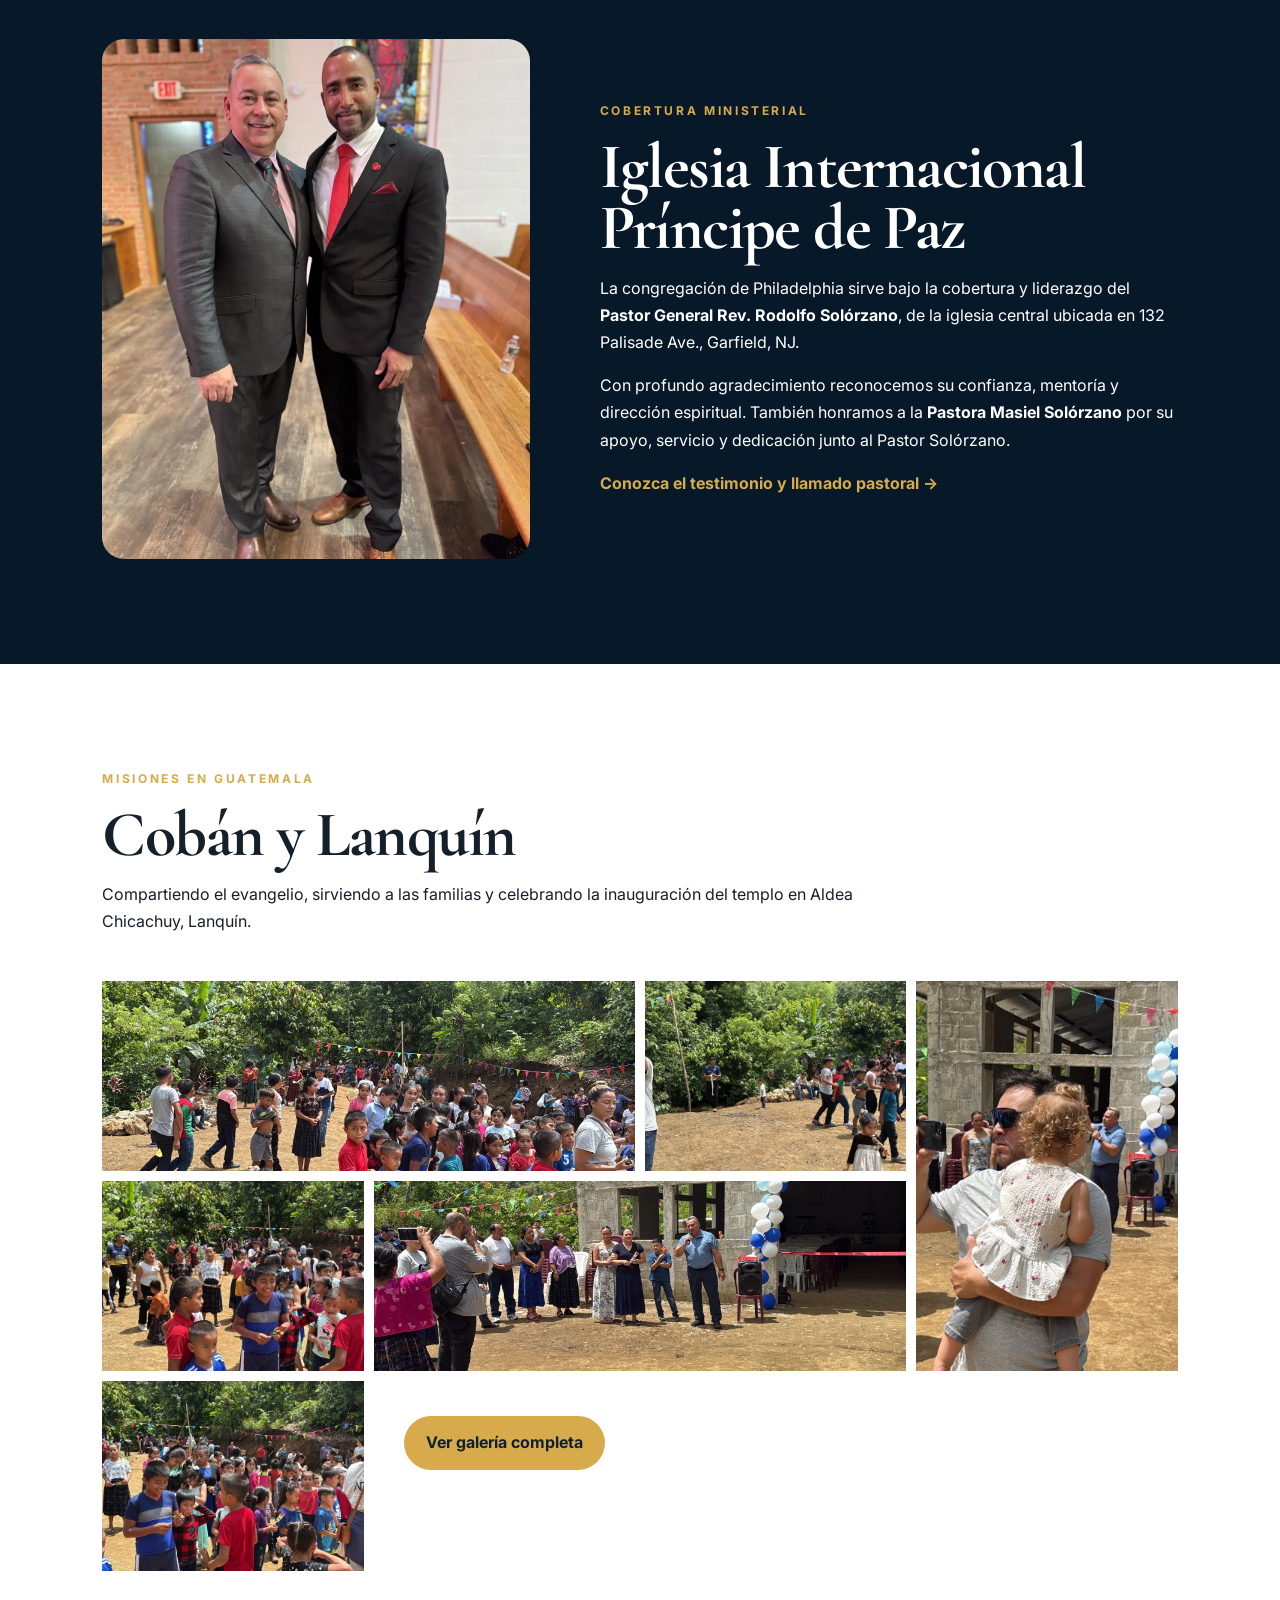
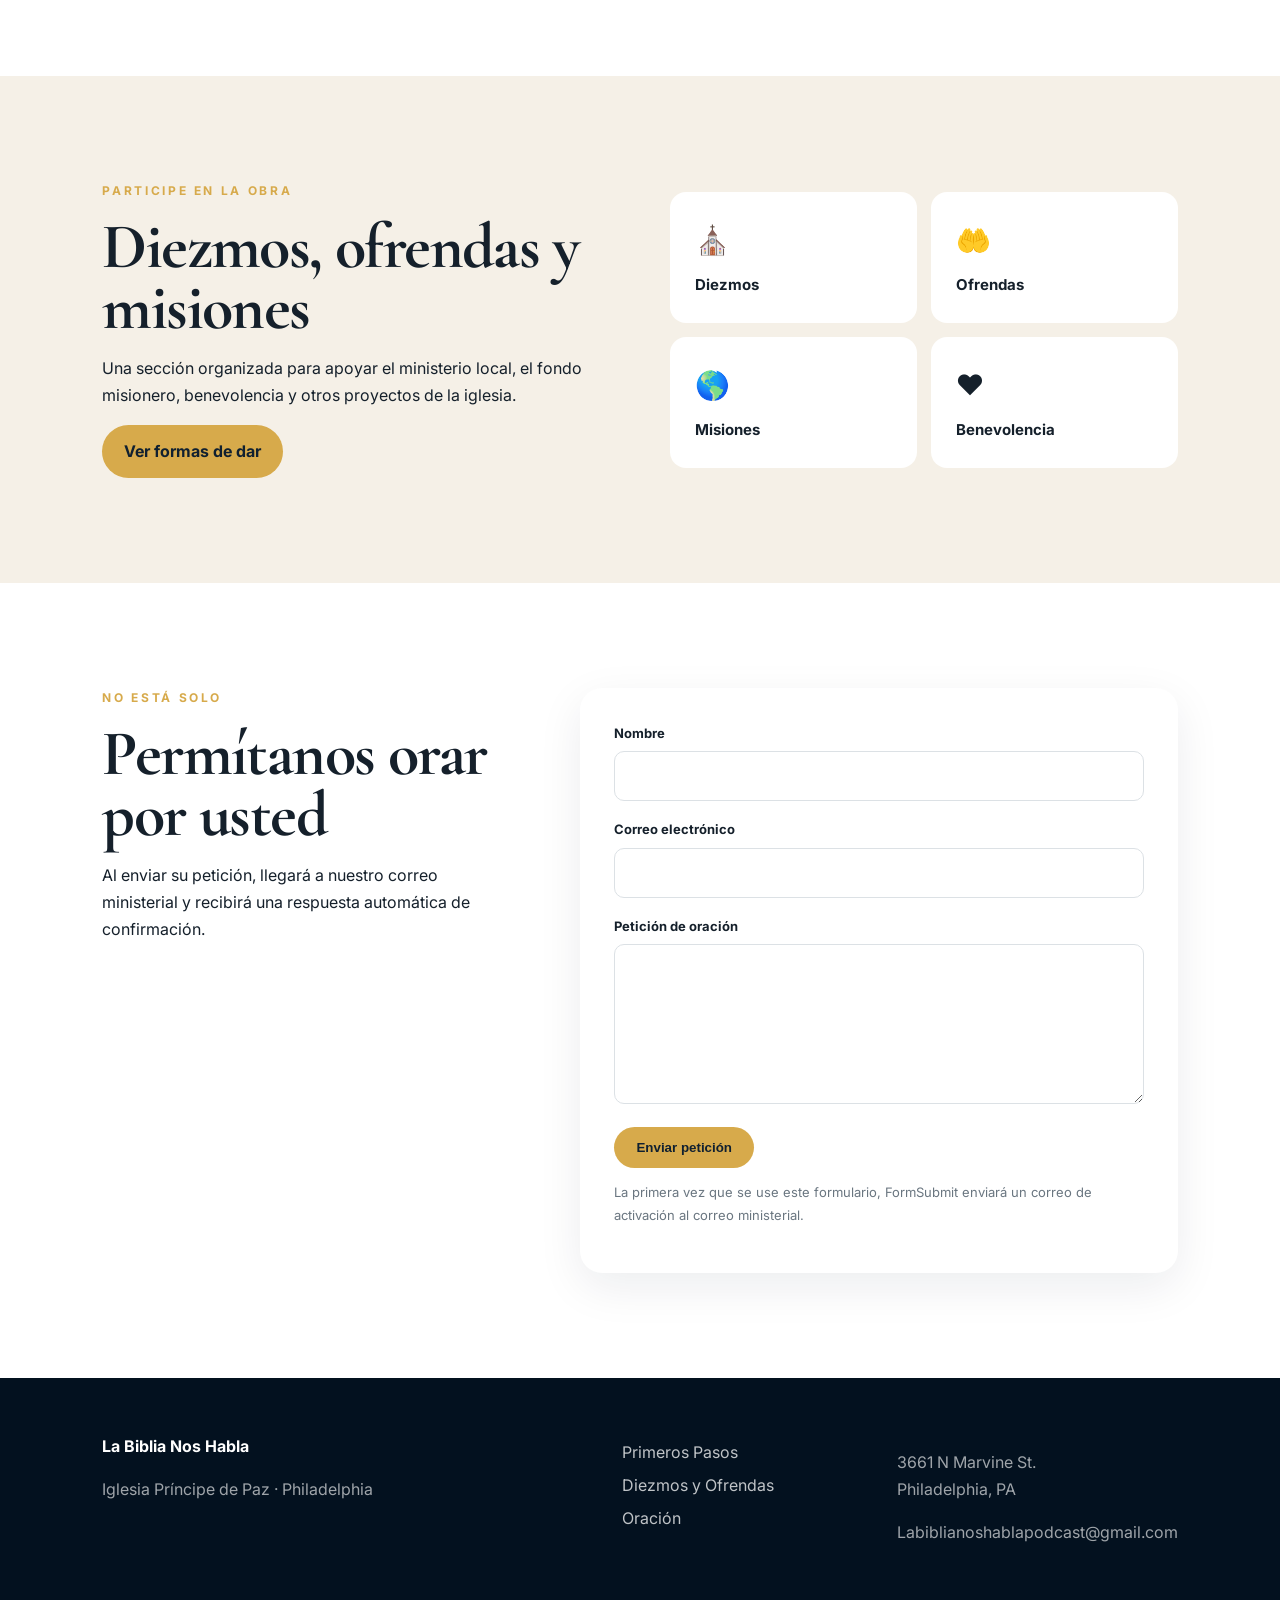
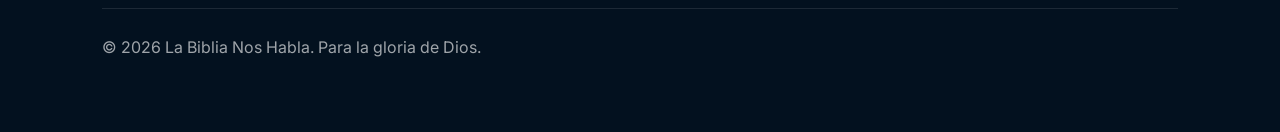
==== commit 75f56061: "Add files via upload" ====
--- a/index.html
+++ b/index.html
@@ -14,7 +14,7 @@
 <a class="brand" href="#inicio"><span class="brand-mark">✦</span><span><strong>La Biblia Nos Habla</strong><small>Iglesia Príncipe de Paz · Philadelphia</small></span></a>
 <button class="menu-btn" aria-label="Abrir menú">☰</button>
 <nav class="nav">
-<a href="#iglesia">Iglesia</a><a href="predicaciones.html">Predicaciones</a><a href="#estudio">Estudio bíblico</a><a href="principiantes.html">Primeros pasos</a>
+<a href="#iglesia">Iglesia</a><a href="pastor.html">Conozca al Pastor</a><a href="predicaciones.html">Predicaciones</a><a href="#estudio">Estudio bíblico</a><a href="principiantes.html">Primeros pasos</a>
 <a href="#misiones">Misiones</a><a href="gallery.html">Galería</a><a href="dar.html">Diezmos y ofrendas</a><a class="nav-cta" href="#oracion">Pedir oración</a>
 </nav>
 </header>
@@ -96,7 +96,7 @@
 <div class="covering-image reveal"><img src="assets/images/leadership.webp" alt="Pastor Rev. Rodolfo Solórzano y Pastor Gilberto Maldonado"></div>
 <div class="covering-copy reveal"><p class="eyebrow">Cobertura ministerial</p><h2>Iglesia Internacional Príncipe de Paz</h2>
 <p>La congregación de Philadelphia sirve bajo la cobertura y liderazgo del <strong>Pastor General Rev. Rodolfo Solórzano</strong>, de la iglesia central ubicada en 132 Palisade Ave., Garfield, NJ.</p>
-<p>Con profundo agradecimiento reconocemos su confianza, mentoría y dirección espiritual. También honramos a la <strong>Pastora Masiel Solórzano</strong> por su apoyo, servicio y dedicación junto al Pastor Solórzano.</p>
+<p>Con profundo agradecimiento reconocemos su confianza, mentoría y dirección espiritual. También honramos a la <strong>Pastora Masiel Solórzano</strong> por su apoyo, servicio y dedicación junto al Pastor Solórzano.</p><a class="text-link" href="pastor.html">Conozca el testimonio y llamado pastoral →</a>
 </div>
 </div>
 </section>
--- a/styles.css
+++ b/styles.css
@@ -48,3 +48,13 @@
 .sermons-preview{background:#fff}.preview-message-grid{display:grid;grid-template-columns:repeat(3,1fr);gap:18px}.preview-message-grid article{background:#f5f0e7;border-radius:18px;padding:28px}.preview-message-grid span{font-size:36px}.preview-message-grid h3{font:700 33px "Cormorant Garamond",serif;margin:12px 0 5px}
 @media(max-width:980px){.channel-highlight,.podcast-section{grid-template-columns:1fr}.sermon-grid{grid-template-columns:repeat(2,1fr)}.channel-photo img{height:430px}}
 @media(max-width:700px){.sermon-grid,.preview-message-grid{grid-template-columns:1fr}.message-request{display:block}.message-request .btn{margin-top:22px}.podcast-topics{grid-template-columns:1fr}.sermons-hero{min-height:540px}}
+
+.pastor-hero{display:grid;grid-template-columns:.9fr 1.1fr;min-height:720px;background:#f5f0e7}.pastor-hero-image img{width:100%;height:100%;object-fit:cover}.pastor-hero-copy{padding:90px clamp(30px,7vw,110px);display:flex;flex-direction:column;justify-content:center}.pastor-hero-copy h1{font:700 clamp(58px,8vw,108px)/.86 "Cormorant Garamond",serif;margin:8px 0 26px}.pastor-hero-copy .lead{font-size:22px}
+.testimony-grid{display:grid;grid-template-columns:1.1fr .9fr;gap:70px;align-items:center}.testimony-copy p{font-size:18px;line-height:1.85}.testimony-copy blockquote{font:700 34px/1.15 "Cormorant Garamond",serif;border-left:4px solid #d7aa4b;padding-left:22px;margin:30px 0;color:#173f5d}.testimony-photo img{width:100%;height:560px;object-fit:cover;border-radius:20px}
+.ministry-stats{display:grid;grid-template-columns:repeat(4,1fr);gap:16px;margin:35px 0}.ministry-stats article{padding:28px;border:1px solid rgba(255,255,255,.16);border-radius:16px;text-align:center;background:rgba(255,255,255,.04)}.ministry-stats strong{display:block;font:700 54px "Cormorant Garamond",serif;color:#d7aa4b}.ministry-stats span{font-size:13px;color:rgba(255,255,255,.72)}.two-column-copy{columns:2;column-gap:50px}.two-column-copy p{font-size:17px;line-height:1.8;margin-top:0}
+.timeline{display:grid;gap:18px;max-width:980px;margin:auto}.timeline article{display:grid;grid-template-columns:80px 1fr;gap:24px;padding:25px;border-bottom:1px solid #dde2e6}.timeline article>span{width:60px;height:60px;border-radius:50%;display:grid;place-items:center;background:#071829;color:#d7aa4b;font-weight:800}.timeline h3{font:700 34px "Cormorant Garamond",serif;margin:0 0 6px}
+.qeqchi-section{display:grid;grid-template-columns:1fr 1fr;gap:65px;align-items:center}.qeqchi-photo img{width:100%;height:560px;object-fit:cover;border-radius:22px}.qeqchi-copy h2{font:700 clamp(48px,6vw,76px)/.95 "Cormorant Garamond",serif}.qeqchi-copy p{font-size:17px;line-height:1.8}
+.book-preview{display:grid;grid-template-columns:.8fr 1.2fr;gap:70px;align-items:center}.book-cover{display:grid;place-items:center}.book-inner{width:min(360px,90%);aspect-ratio:.68;background:radial-gradient(circle at 50% 15%,#d7aa4b,transparent 28%),linear-gradient(145deg,#133a56,#040d16);border:8px solid #d7aa4b;box-shadow:0 25px 60px rgba(0,0,0,.2);display:flex;flex-direction:column;align-items:center;justify-content:center;text-align:center;color:#fff;padding:35px}.book-inner small{letter-spacing:.2em;text-transform:uppercase;color:#d7aa4b}.book-inner strong{font:700 58px/.85 "Cormorant Garamond",serif;margin:25px 0}.book-inner span{font-size:13px}.book-copy h2{font:700 clamp(52px,6vw,80px)/.9 "Cormorant Garamond",serif}
+.pastor-cta{display:flex;justify-content:space-between;gap:40px;align-items:center;background:#071829;color:#fff}.pastor-cta h2{font:700 clamp(44px,6vw,72px)/.95 "Cormorant Garamond",serif;max-width:900px}
+@media(max-width:950px){.pastor-hero,.testimony-grid,.qeqchi-section,.book-preview{grid-template-columns:1fr}.pastor-hero-image img{height:560px}.ministry-stats{grid-template-columns:1fr 1fr}.two-column-copy{columns:1}.pastor-cta{display:block}.pastor-cta .btn{margin-top:24px}}
+@media(max-width:560px){.ministry-stats{grid-template-columns:1fr}.timeline article{grid-template-columns:55px 1fr;padding:18px 0}.timeline article>span{width:46px;height:46px}.pastor-hero-copy{padding:55px 24px}}
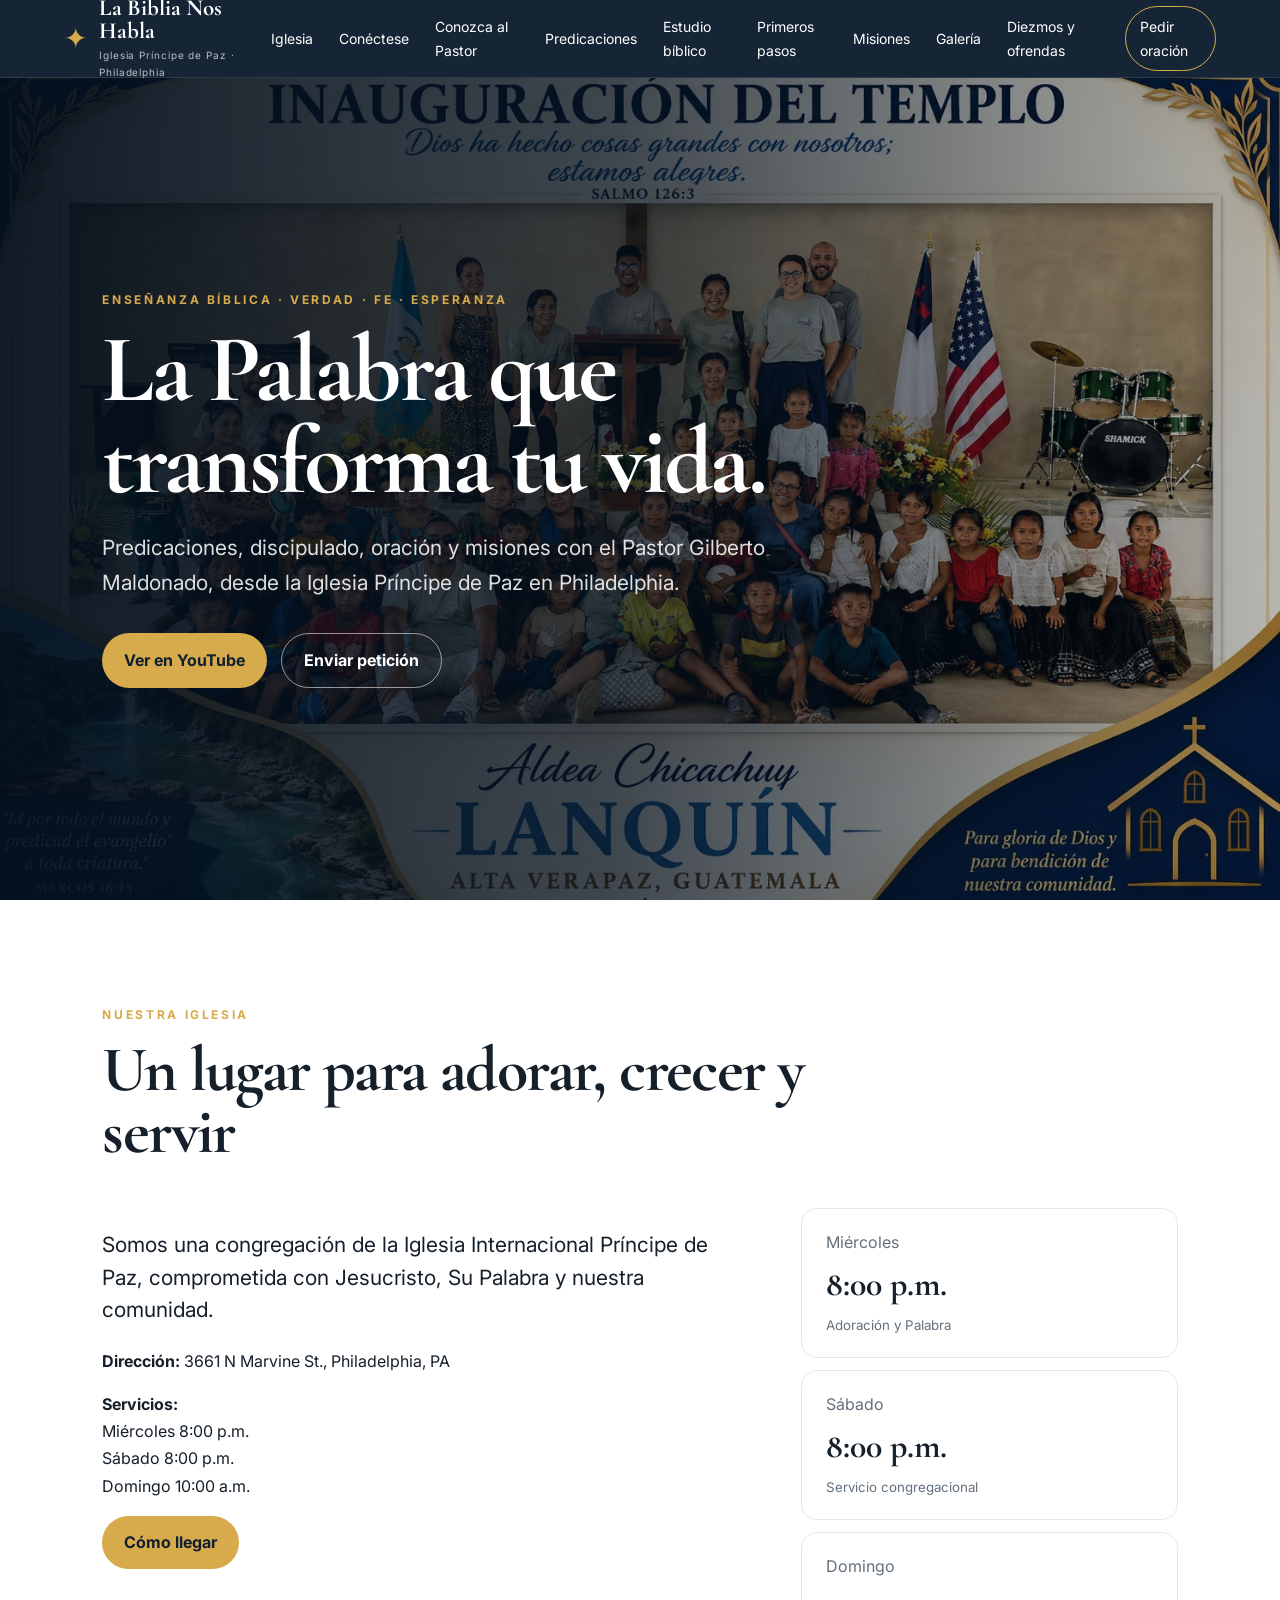
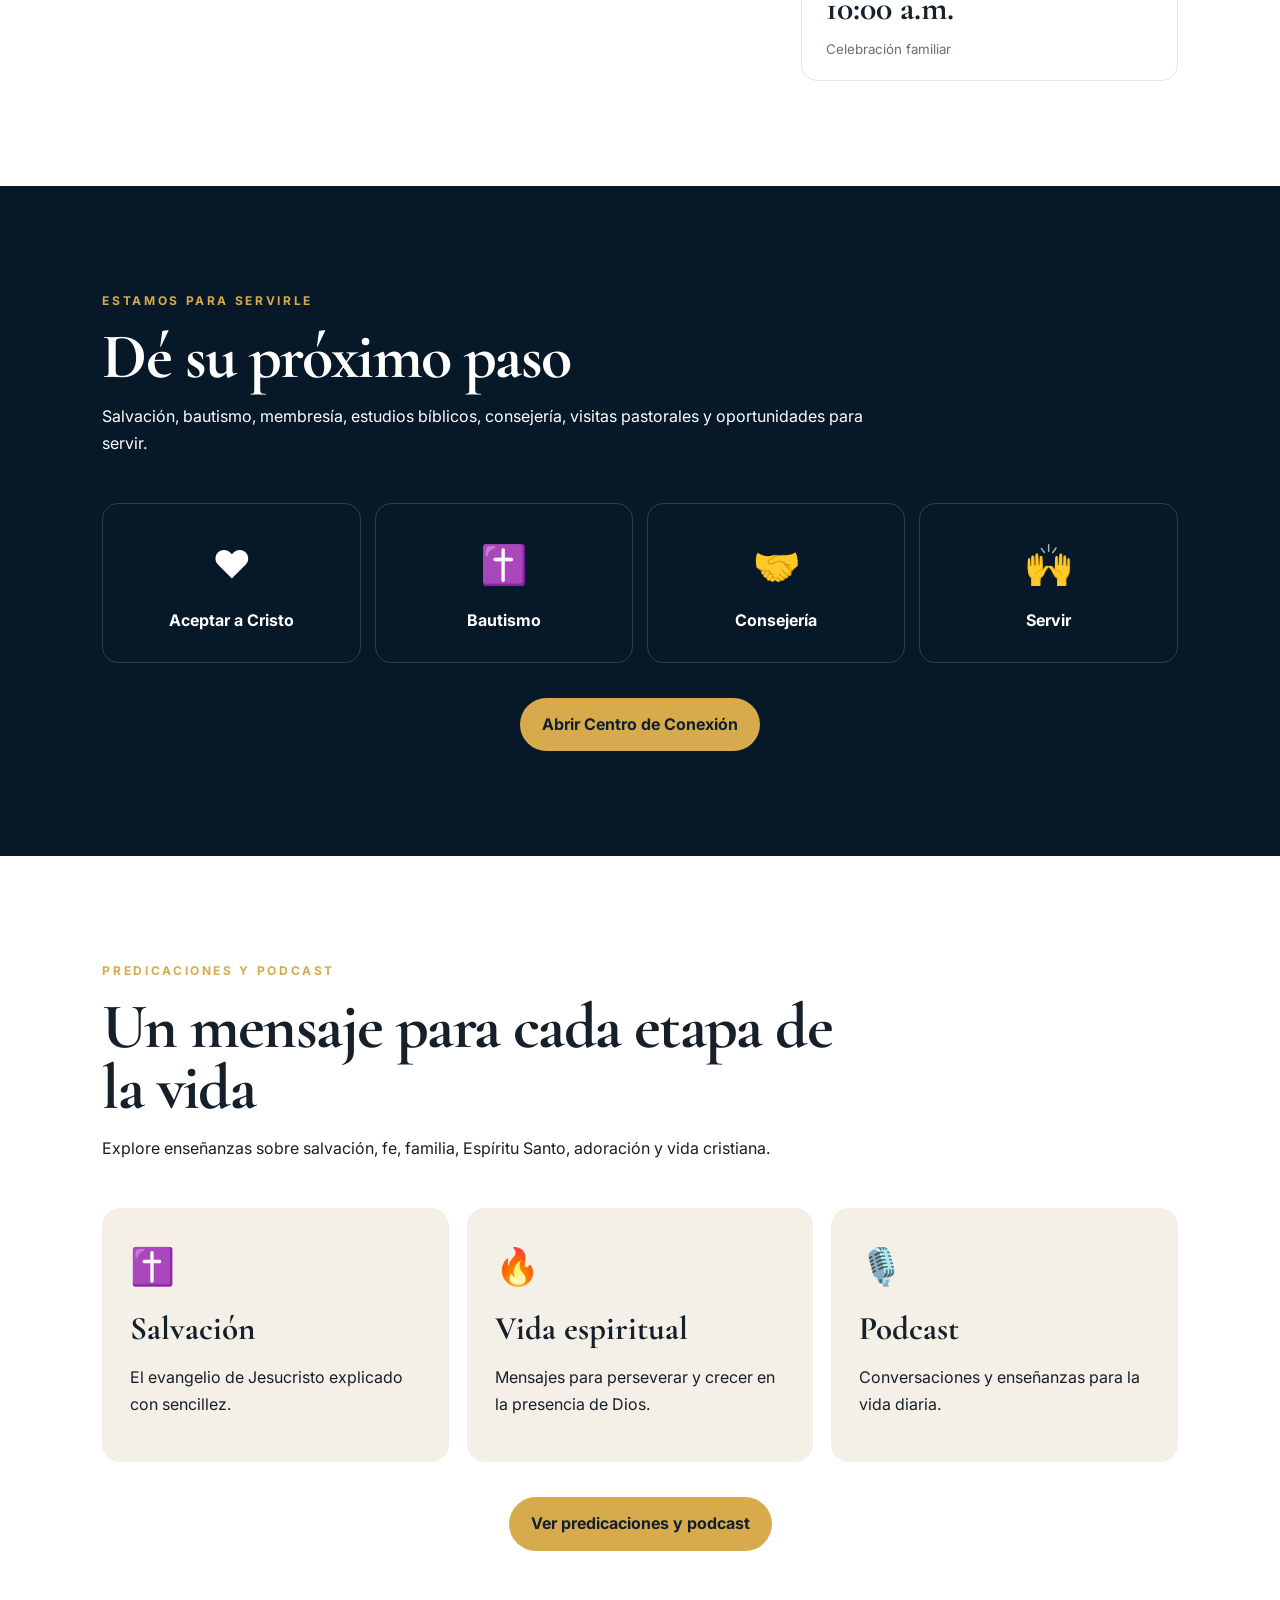
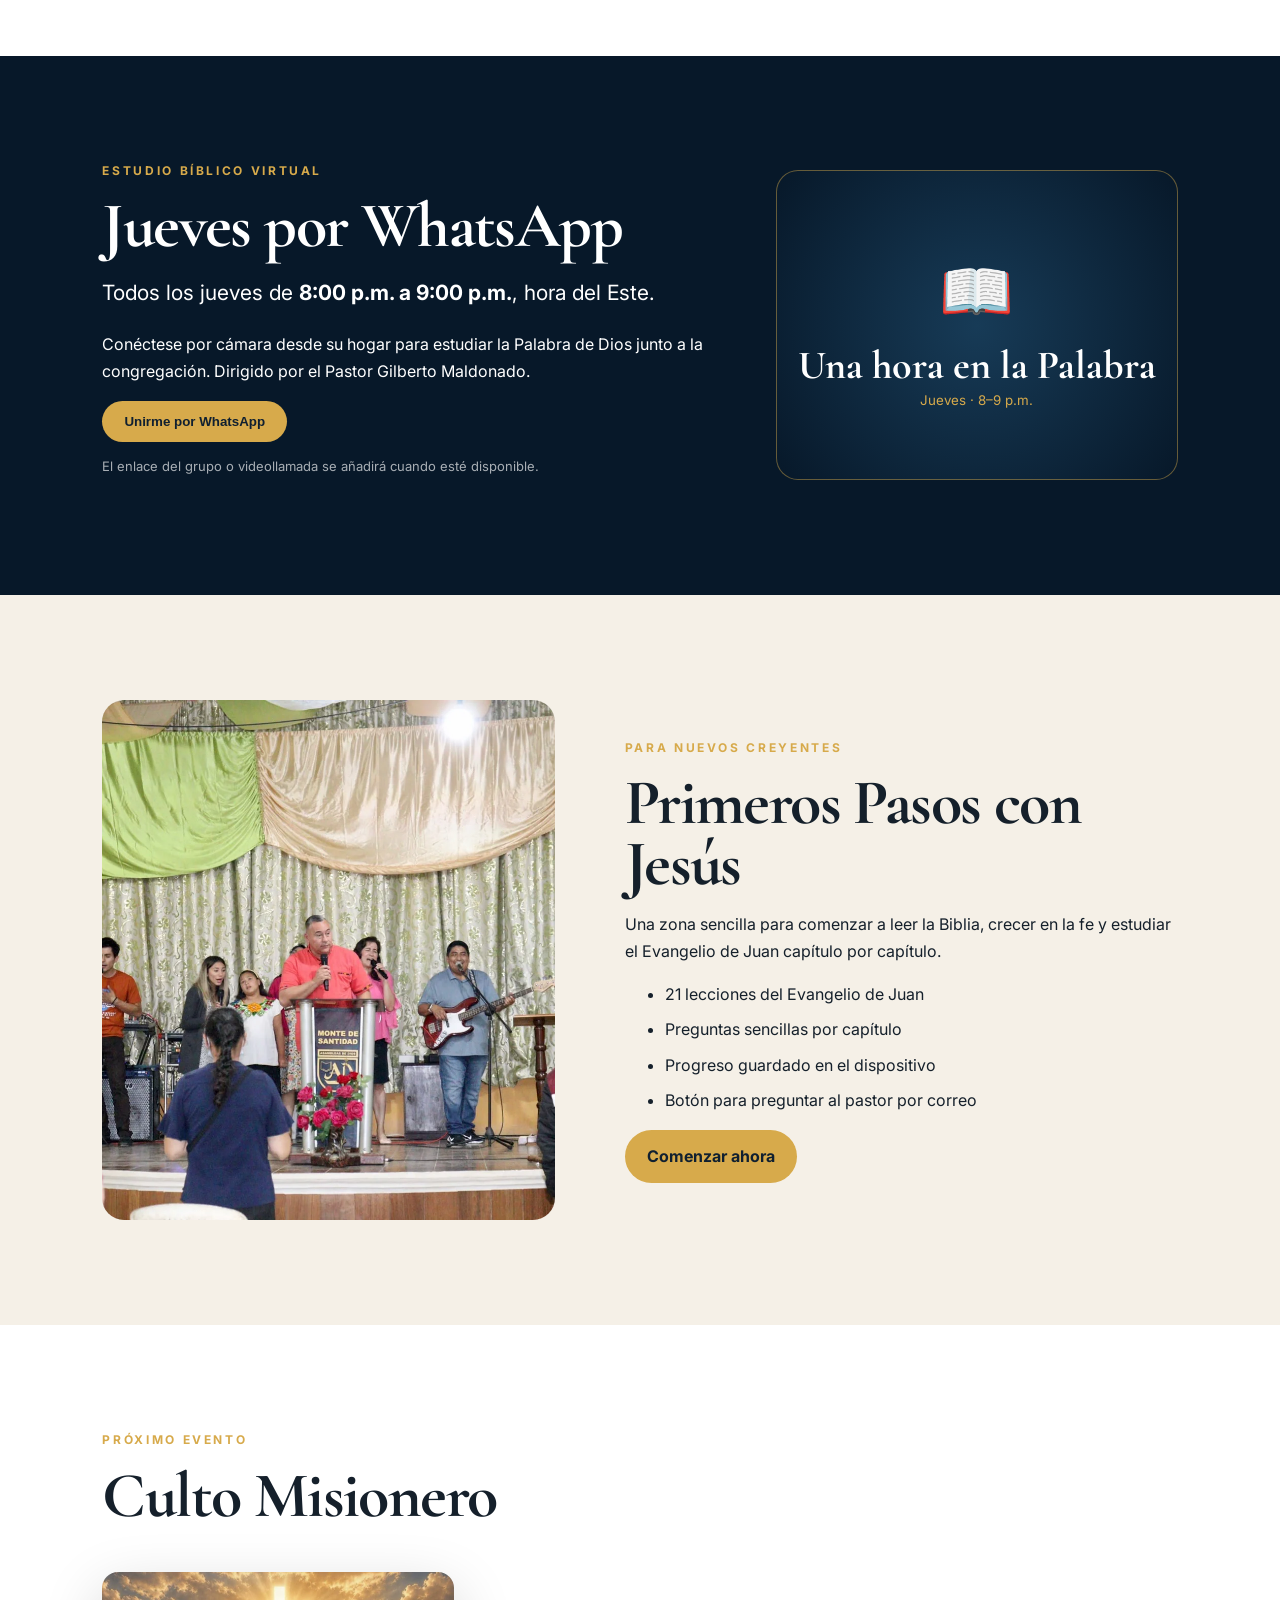
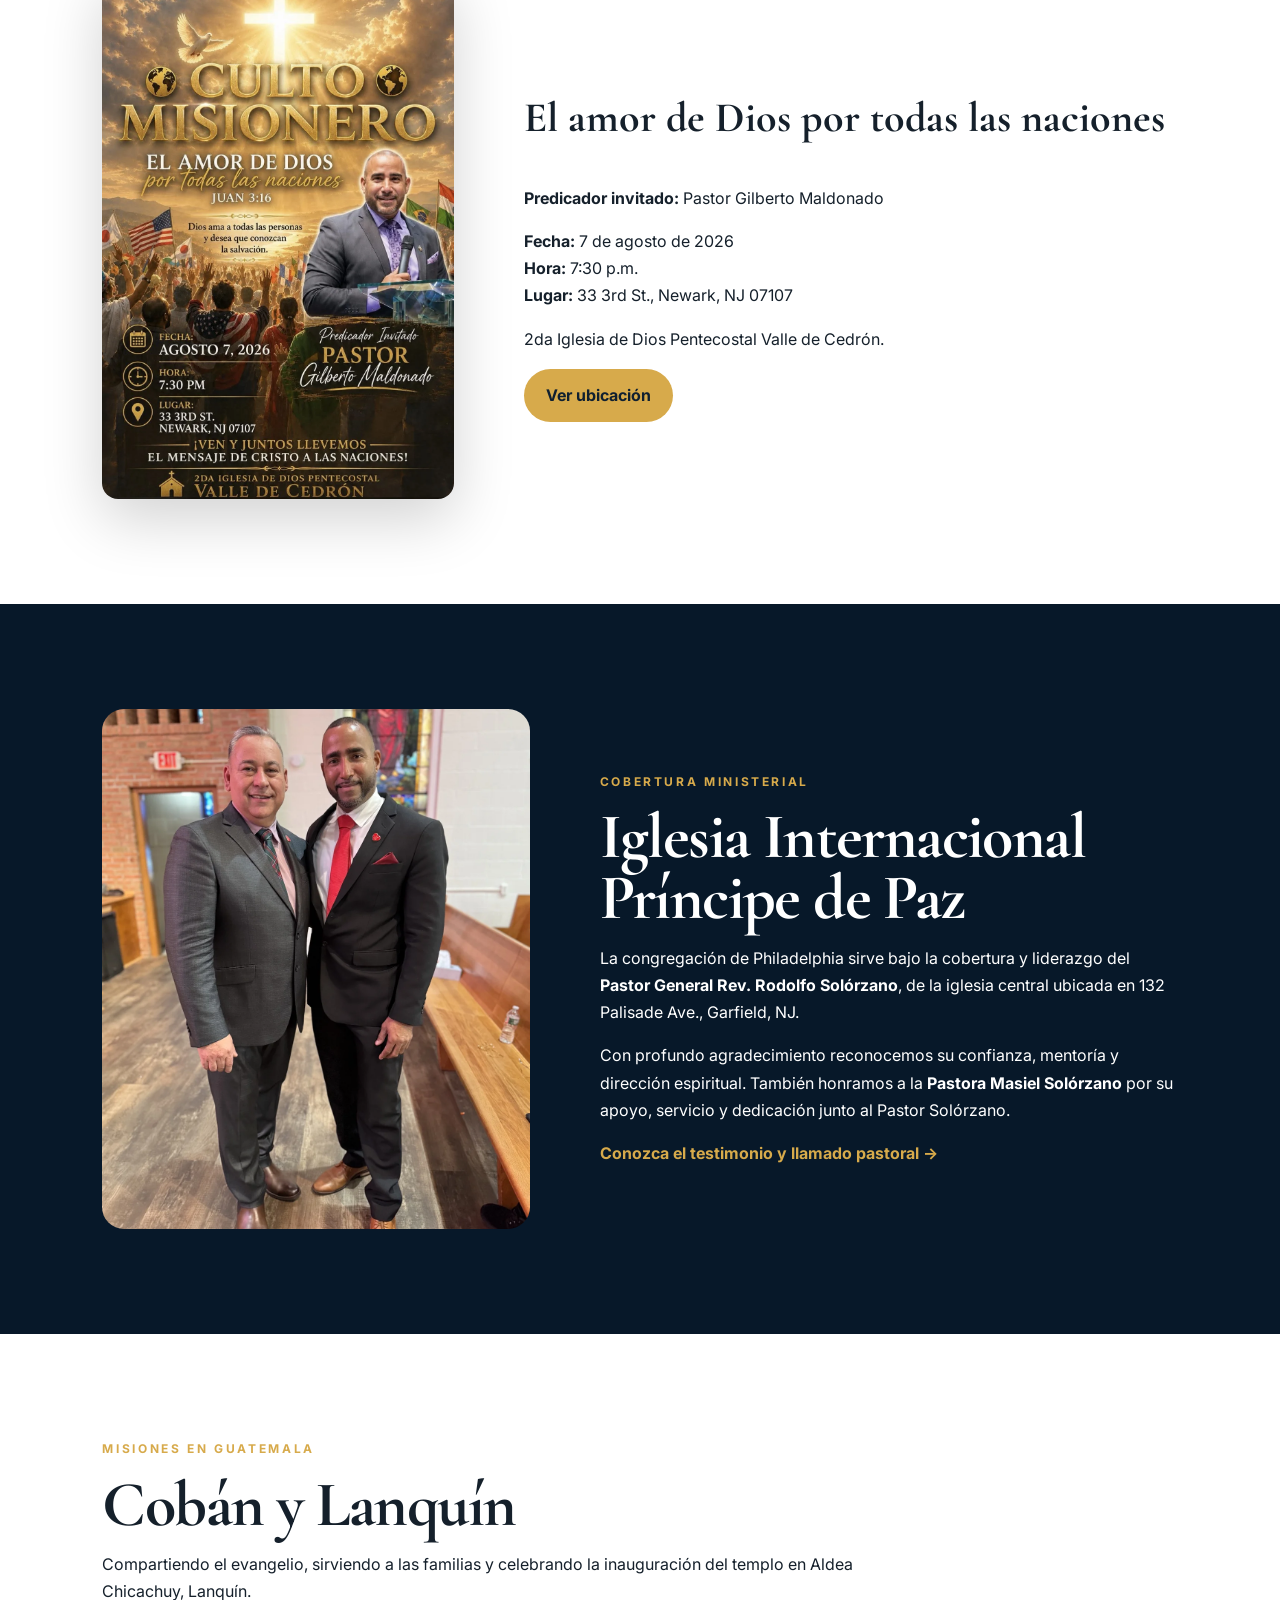
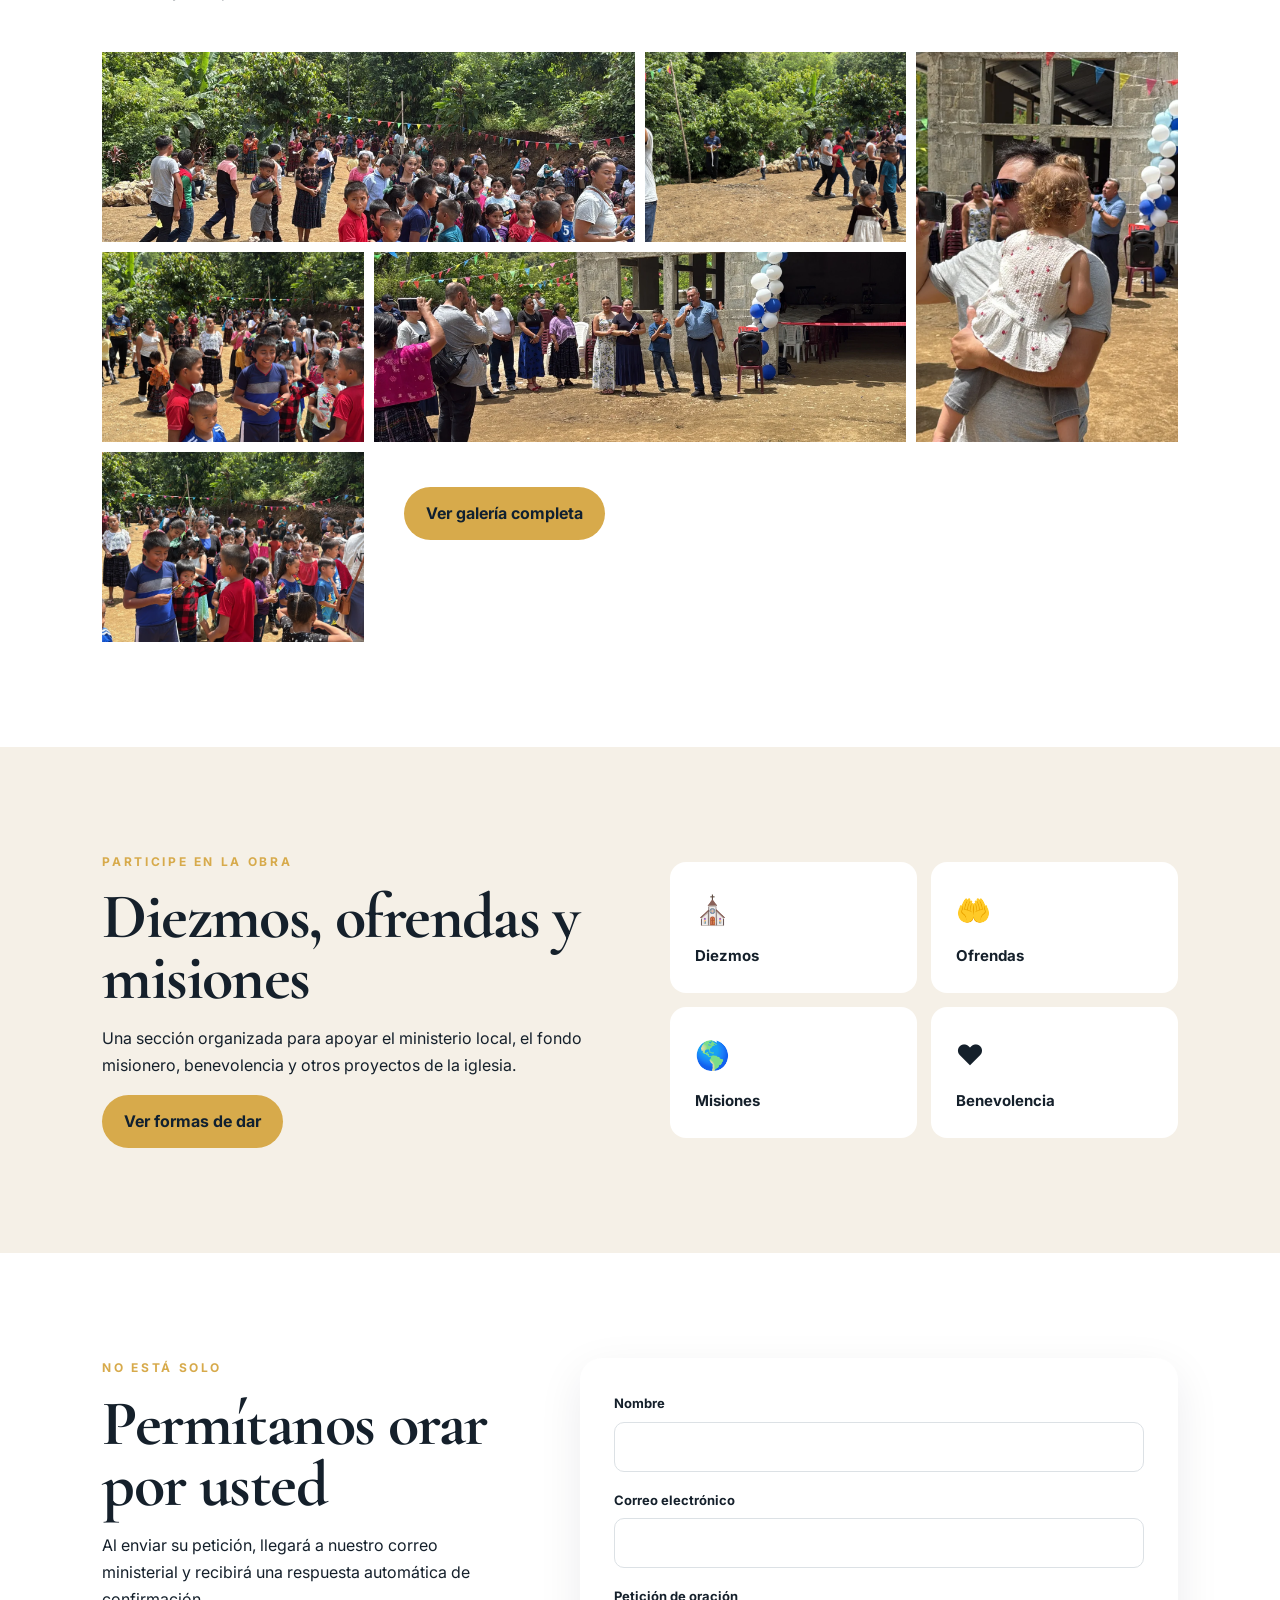
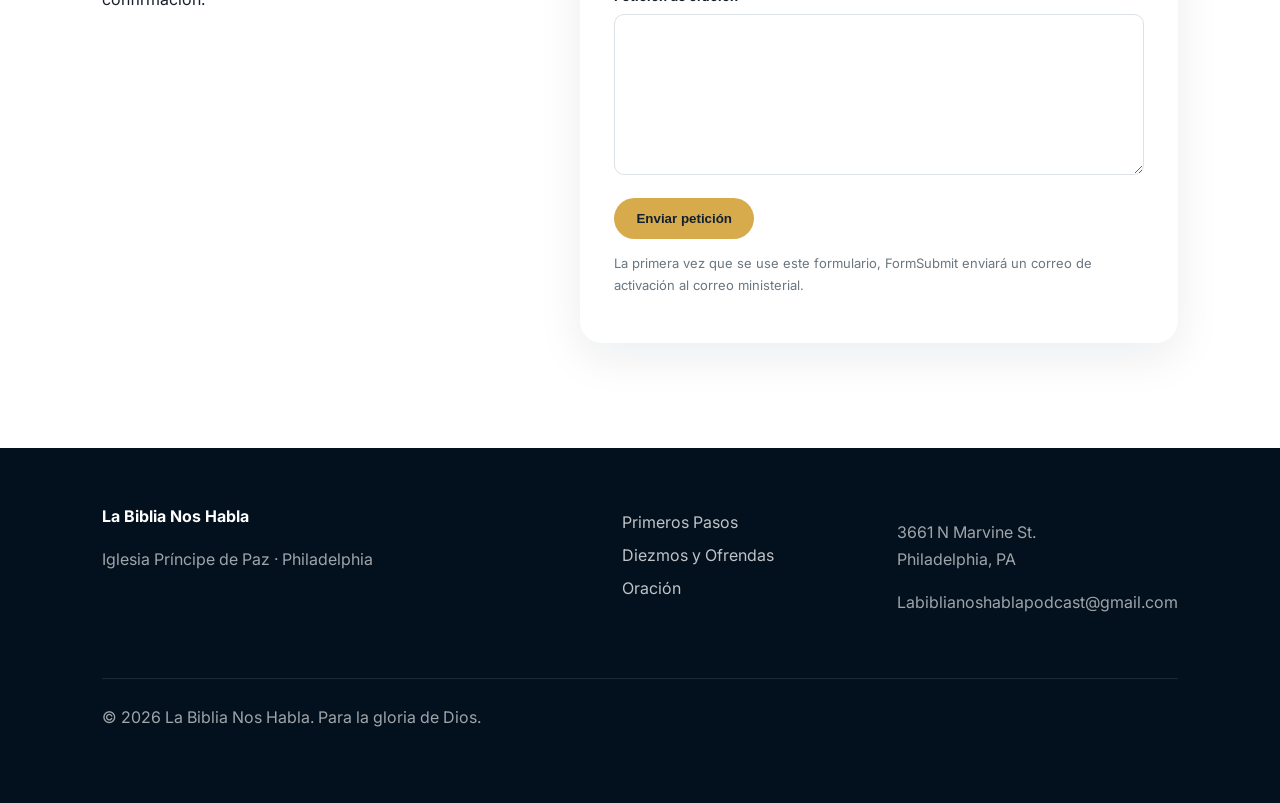
==== commit d85bdd0c: "Add files via upload" ====
--- a/index.html
+++ b/index.html
@@ -14,7 +14,7 @@
 <a class="brand" href="#inicio"><span class="brand-mark">✦</span><span><strong>La Biblia Nos Habla</strong><small>Iglesia Príncipe de Paz · Philadelphia</small></span></a>
 <button class="menu-btn" aria-label="Abrir menú">☰</button>
 <nav class="nav">
-<a href="#iglesia">Iglesia</a><a href="pastor.html">Conozca al Pastor</a><a href="predicaciones.html">Predicaciones</a><a href="#estudio">Estudio bíblico</a><a href="principiantes.html">Primeros pasos</a>
+<a href="#iglesia">Iglesia</a><a href="conexion.html">Conéctese</a><a href="pastor.html">Conozca al Pastor</a><a href="predicaciones.html">Predicaciones</a><a href="#estudio">Estudio bíblico</a><a href="principiantes.html">Primeros pasos</a>
 <a href="#misiones">Misiones</a><a href="gallery.html">Galería</a><a href="dar.html">Diezmos y ofrendas</a><a class="nav-cta" href="#oracion">Pedir oración</a>
 </nav>
 </header>
@@ -47,6 +47,22 @@
 </div>
 </section>
 
+
+
+<section class="section connection-preview">
+<div class="section-head reveal">
+<p class="eyebrow">Estamos para servirle</p>
+<h2>Dé su próximo paso</h2>
+<p>Salvación, bautismo, membresía, estudios bíblicos, consejería, visitas pastorales y oportunidades para servir.</p>
+</div>
+<div class="connection-preview-grid">
+<a class="reveal" href="conexion.html"><span>❤️</span><strong>Aceptar a Cristo</strong></a>
+<a class="reveal" href="conexion.html"><span>✝️</span><strong>Bautismo</strong></a>
+<a class="reveal" href="conexion.html"><span>🤝</span><strong>Consejería</strong></a>
+<a class="reveal" href="conexion.html"><span>🙌</span><strong>Servir</strong></a>
+</div>
+<div class="gallery-cta"><a class="btn primary" href="conexion.html">Abrir Centro de Conexión</a></div>
+</section>
 
 <section class="section sermons-preview">
 <div class="section-head reveal">
--- a/styles.css
+++ b/styles.css
@@ -58,3 +58,11 @@
 .pastor-cta{display:flex;justify-content:space-between;gap:40px;align-items:center;background:#071829;color:#fff}.pastor-cta h2{font:700 clamp(44px,6vw,72px)/.95 "Cormorant Garamond",serif;max-width:900px}
 @media(max-width:950px){.pastor-hero,.testimony-grid,.qeqchi-section,.book-preview{grid-template-columns:1fr}.pastor-hero-image img{height:560px}.ministry-stats{grid-template-columns:1fr 1fr}.two-column-copy{columns:1}.pastor-cta{display:block}.pastor-cta .btn{margin-top:24px}}
 @media(max-width:560px){.ministry-stats{grid-template-columns:1fr}.timeline article{grid-template-columns:55px 1fr;padding:18px 0}.timeline article>span{width:46px;height:46px}.pastor-hero-copy{padding:55px 24px}}
+
+.connection-hero{background:linear-gradient(90deg,rgba(3,17,29,.95),rgba(3,17,29,.45)),url('assets/images/church-family.webp') center/cover;min-height:590px;display:flex;align-items:center}.connection-hero>div{max-width:780px}.connection-hero h1{font:700 clamp(60px,9vw,110px)/.85 "Cormorant Garamond",serif}
+.connection-grid{display:grid;grid-template-columns:repeat(4,1fr);gap:18px}.connection-card{border:1px solid #dce2e7;background:#fff;border-radius:18px;padding:28px;text-align:left;cursor:pointer;transition:.25s;min-height:245px}.connection-card:hover,.connection-card.selected{transform:translateY(-5px);border-color:#d7aa4b;box-shadow:0 16px 35px rgba(7,24,41,.12)}.connection-card.selected{background:#fff8e7}.connection-card>span{font-size:42px}.connection-card h3{font:700 32px/1 "Cormorant Garamond",serif;margin:14px 0 9px}.connection-card p{color:#5e6b75;line-height:1.6}
+.connection-form-section{display:grid;grid-template-columns:.8fr 1.2fr;gap:70px;align-items:start}.connection-form-copy h2{font:700 clamp(52px,6vw,78px)/.9 "Cormorant Garamond",serif}.privacy-note{margin-top:28px;background:#fff;border-left:4px solid #d7aa4b;padding:20px;border-radius:10px}.connection-form{background:#fff;border-radius:22px;padding:32px;box-shadow:0 18px 45px rgba(7,24,41,.08)}.connection-form label{display:block;font-weight:700;font-size:13px;margin-bottom:17px}.connection-form input,.connection-form select,.connection-form textarea{display:block;width:100%;margin-top:7px;border:1px solid #cfd7dd;border-radius:10px;padding:13px;font:inherit;background:#fff}.connection-form textarea{resize:vertical}.form-row{display:grid;grid-template-columns:1fr 1fr;gap:16px}.consent-check{display:flex!important;gap:9px;align-items:flex-start}.consent-check input{width:auto!important;margin-top:2px!important}
+.next-step-grid{display:grid;grid-template-columns:repeat(4,1fr);gap:16px}.next-step-grid a{color:#fff;text-decoration:none;padding:26px;border:1px solid rgba(255,255,255,.15);border-radius:16px;background:rgba(255,255,255,.04);transition:.25s}.next-step-grid a:hover{transform:translateY(-4px);border-color:#d7aa4b}.next-step-grid span{display:block;font-size:35px}.next-step-grid strong,.next-step-grid small{display:block}.next-step-grid strong{font:700 27px/1 "Cormorant Garamond",serif;margin:12px 0 7px}.next-step-grid small{color:rgba(255,255,255,.65);line-height:1.5}
+.connection-preview{background:#071829;color:#fff}.connection-preview-grid{display:grid;grid-template-columns:repeat(4,1fr);gap:14px}.connection-preview-grid a{text-decoration:none;color:#fff;text-align:center;padding:28px 15px;border:1px solid rgba(255,255,255,.16);border-radius:16px}.connection-preview-grid a:hover{border-color:#d7aa4b;background:rgba(255,255,255,.05)}.connection-preview-grid span,.connection-preview-grid strong{display:block}.connection-preview-grid span{font-size:38px}.connection-preview-grid strong{margin-top:10px}
+@media(max-width:1050px){.connection-grid{grid-template-columns:repeat(2,1fr)}.next-step-grid{grid-template-columns:1fr 1fr}.connection-form-section{grid-template-columns:1fr}.connection-preview-grid{grid-template-columns:1fr 1fr}}
+@media(max-width:620px){.connection-grid,.next-step-grid,.connection-preview-grid,.form-row{grid-template-columns:1fr}.connection-card{min-height:auto}}
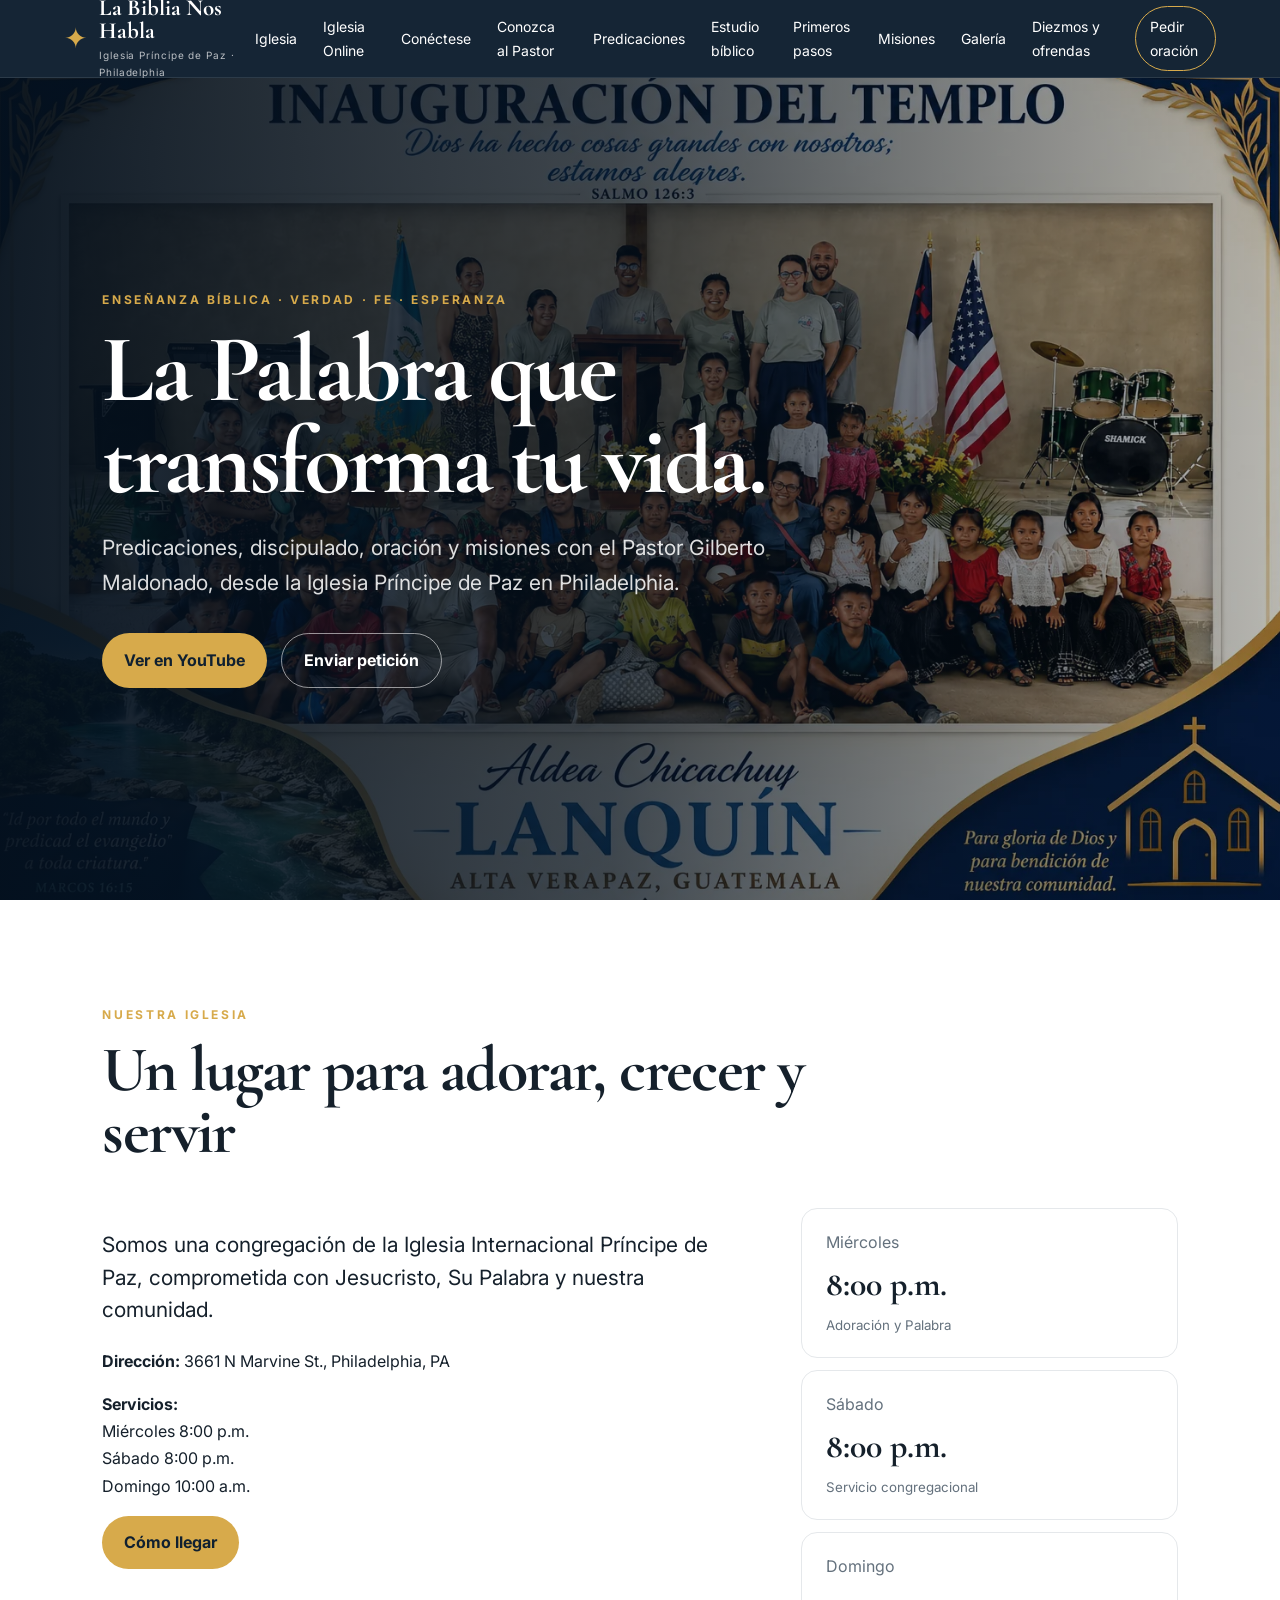
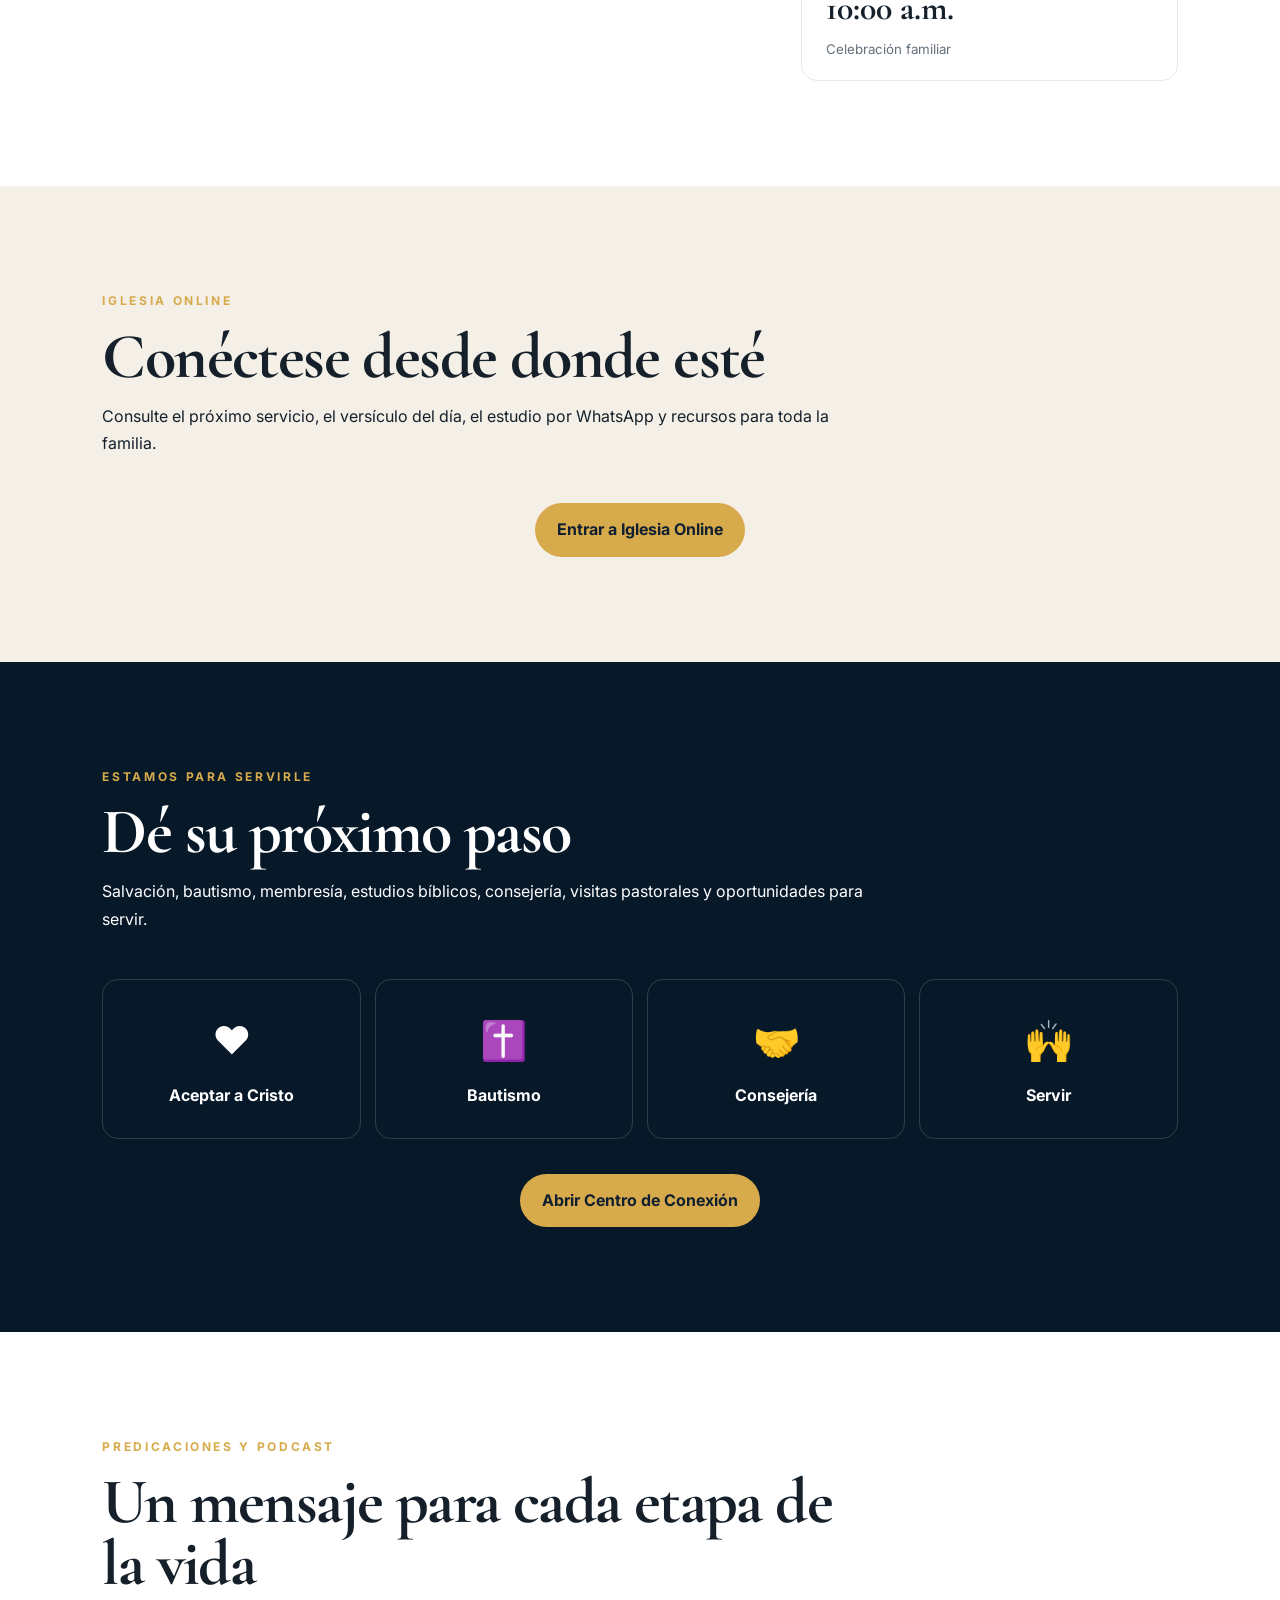
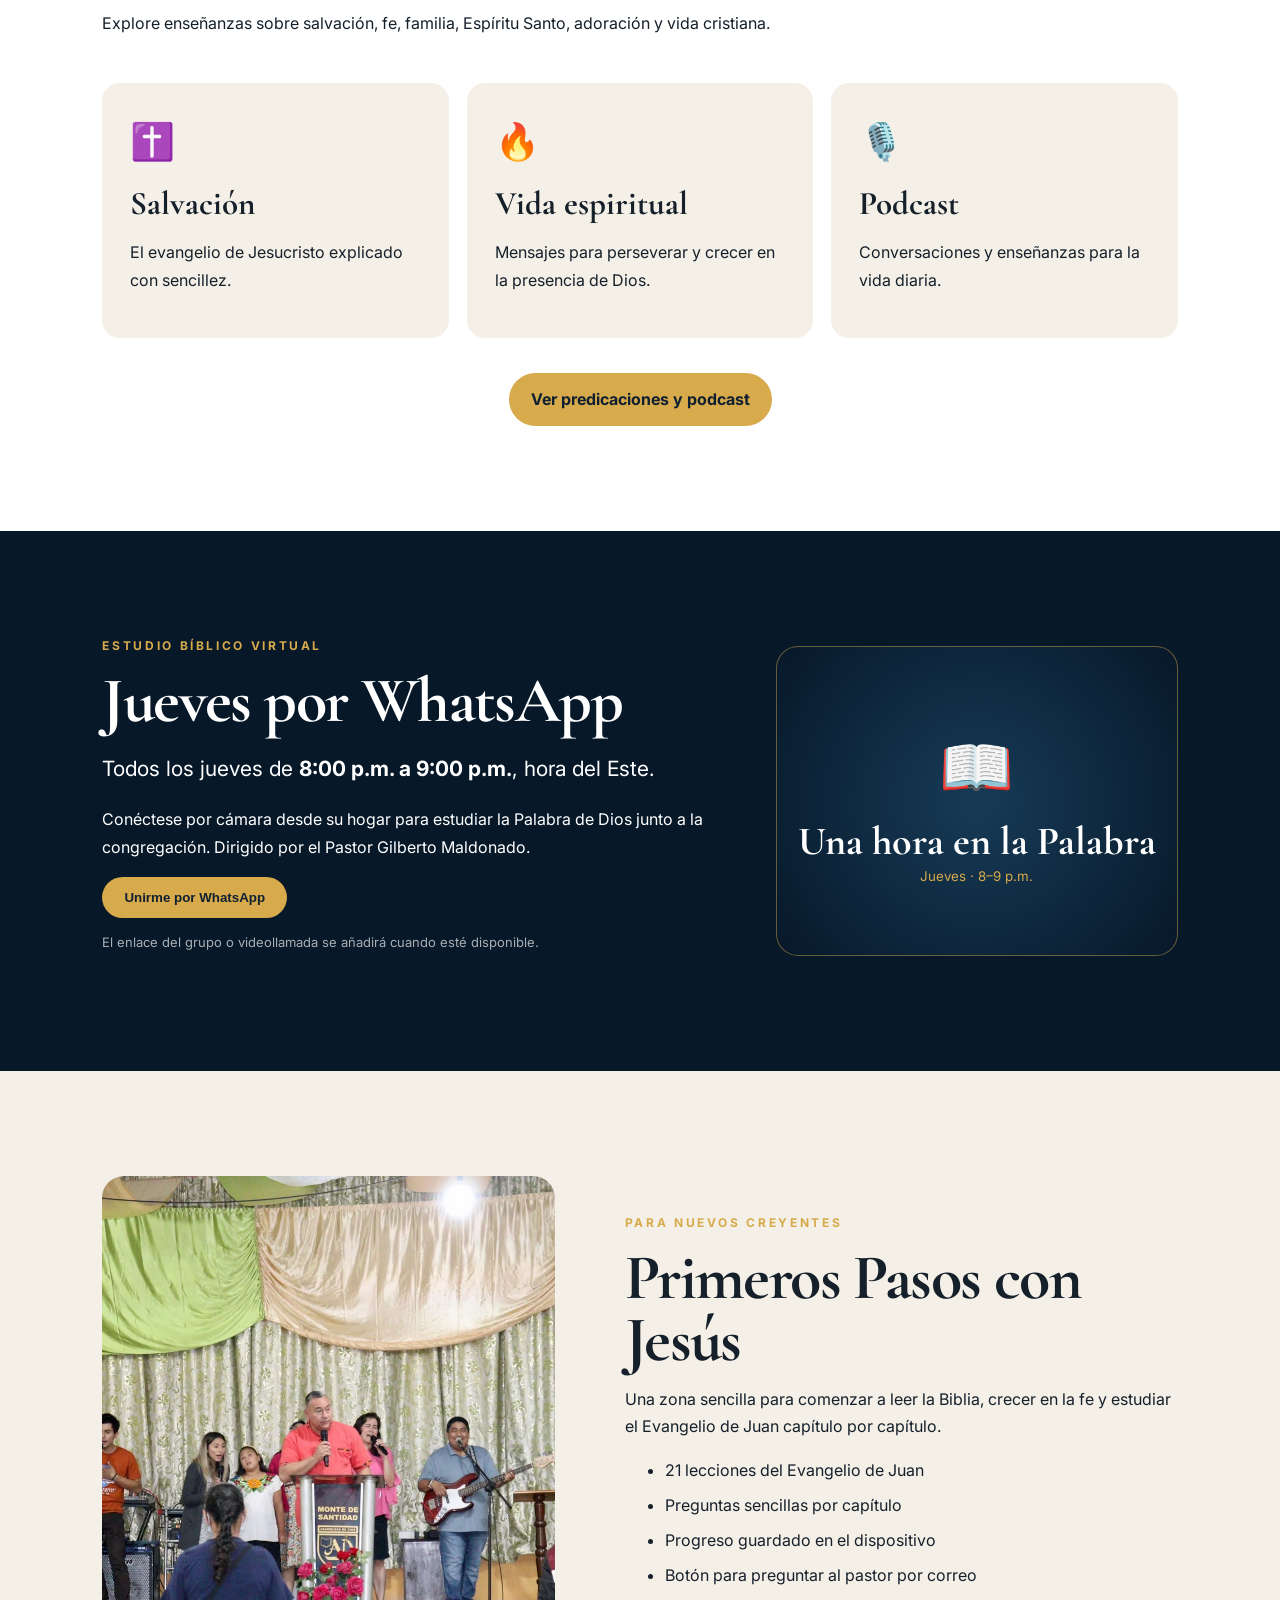
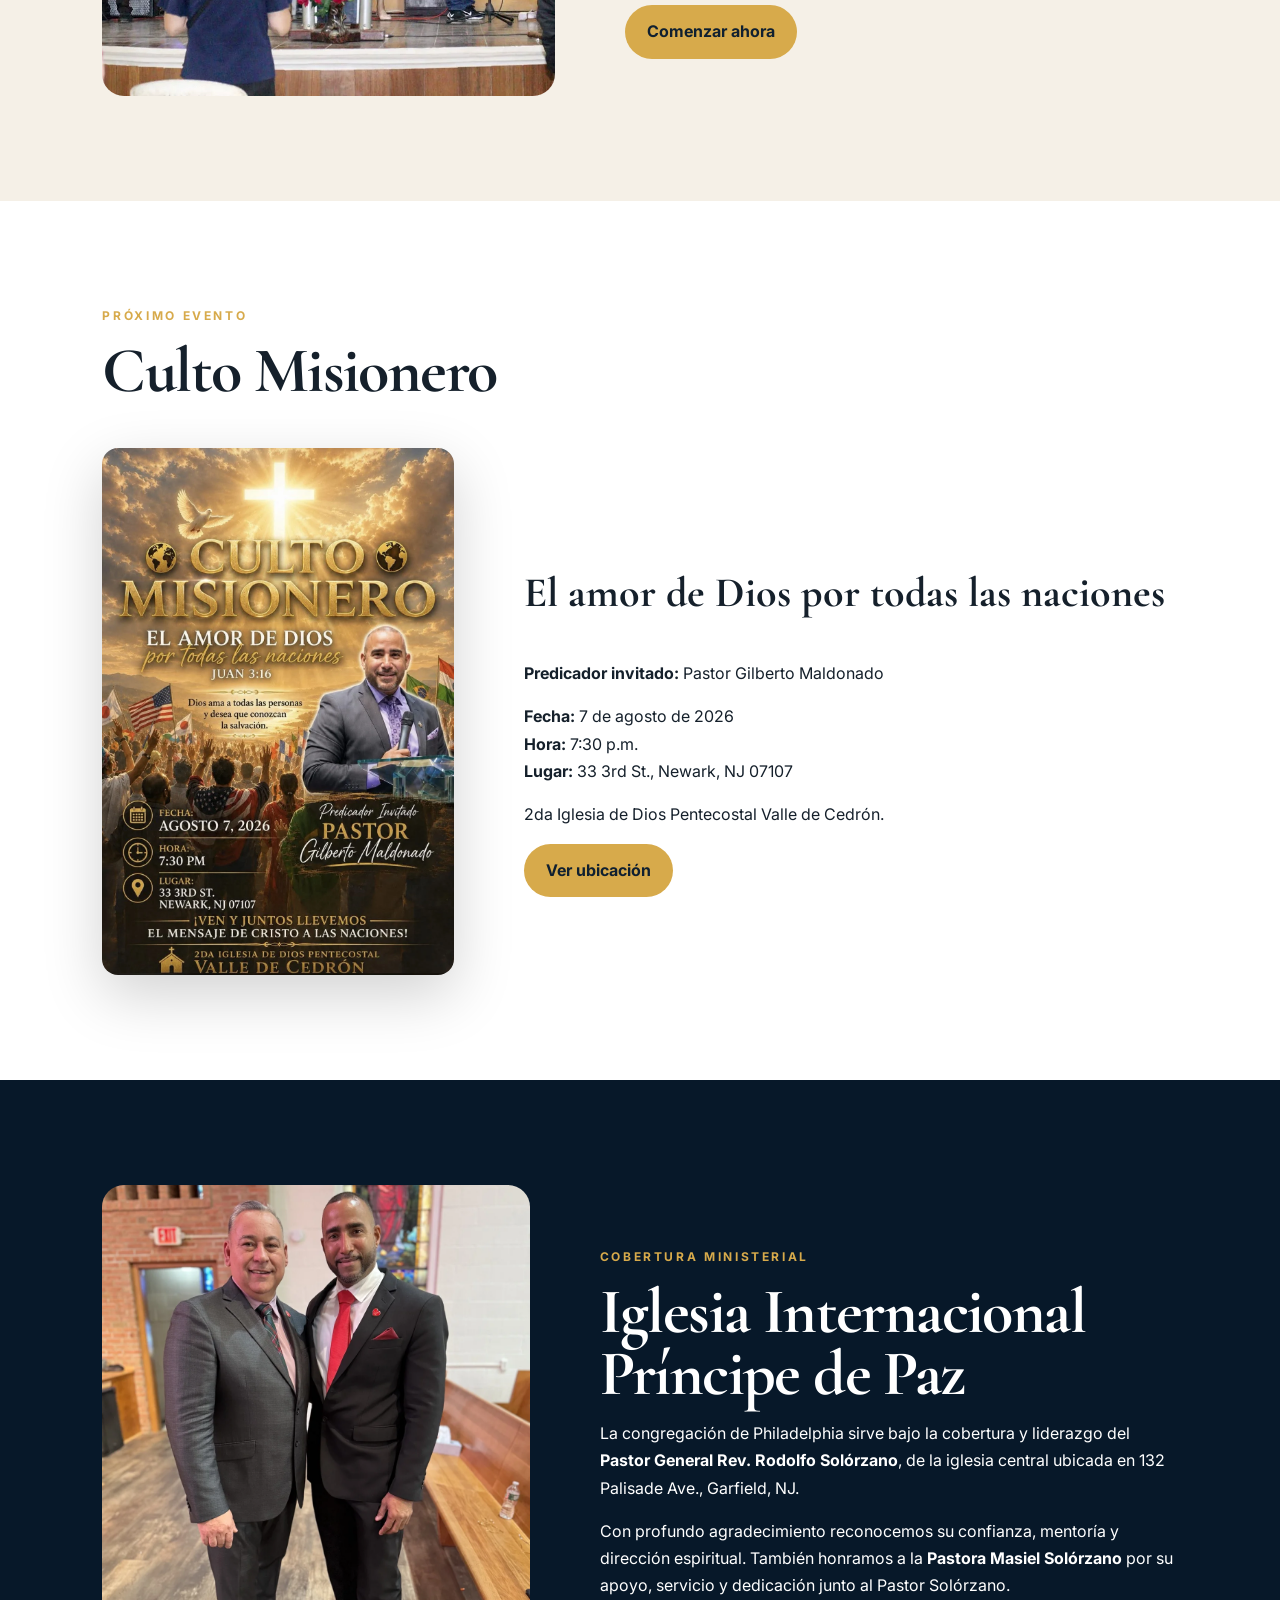
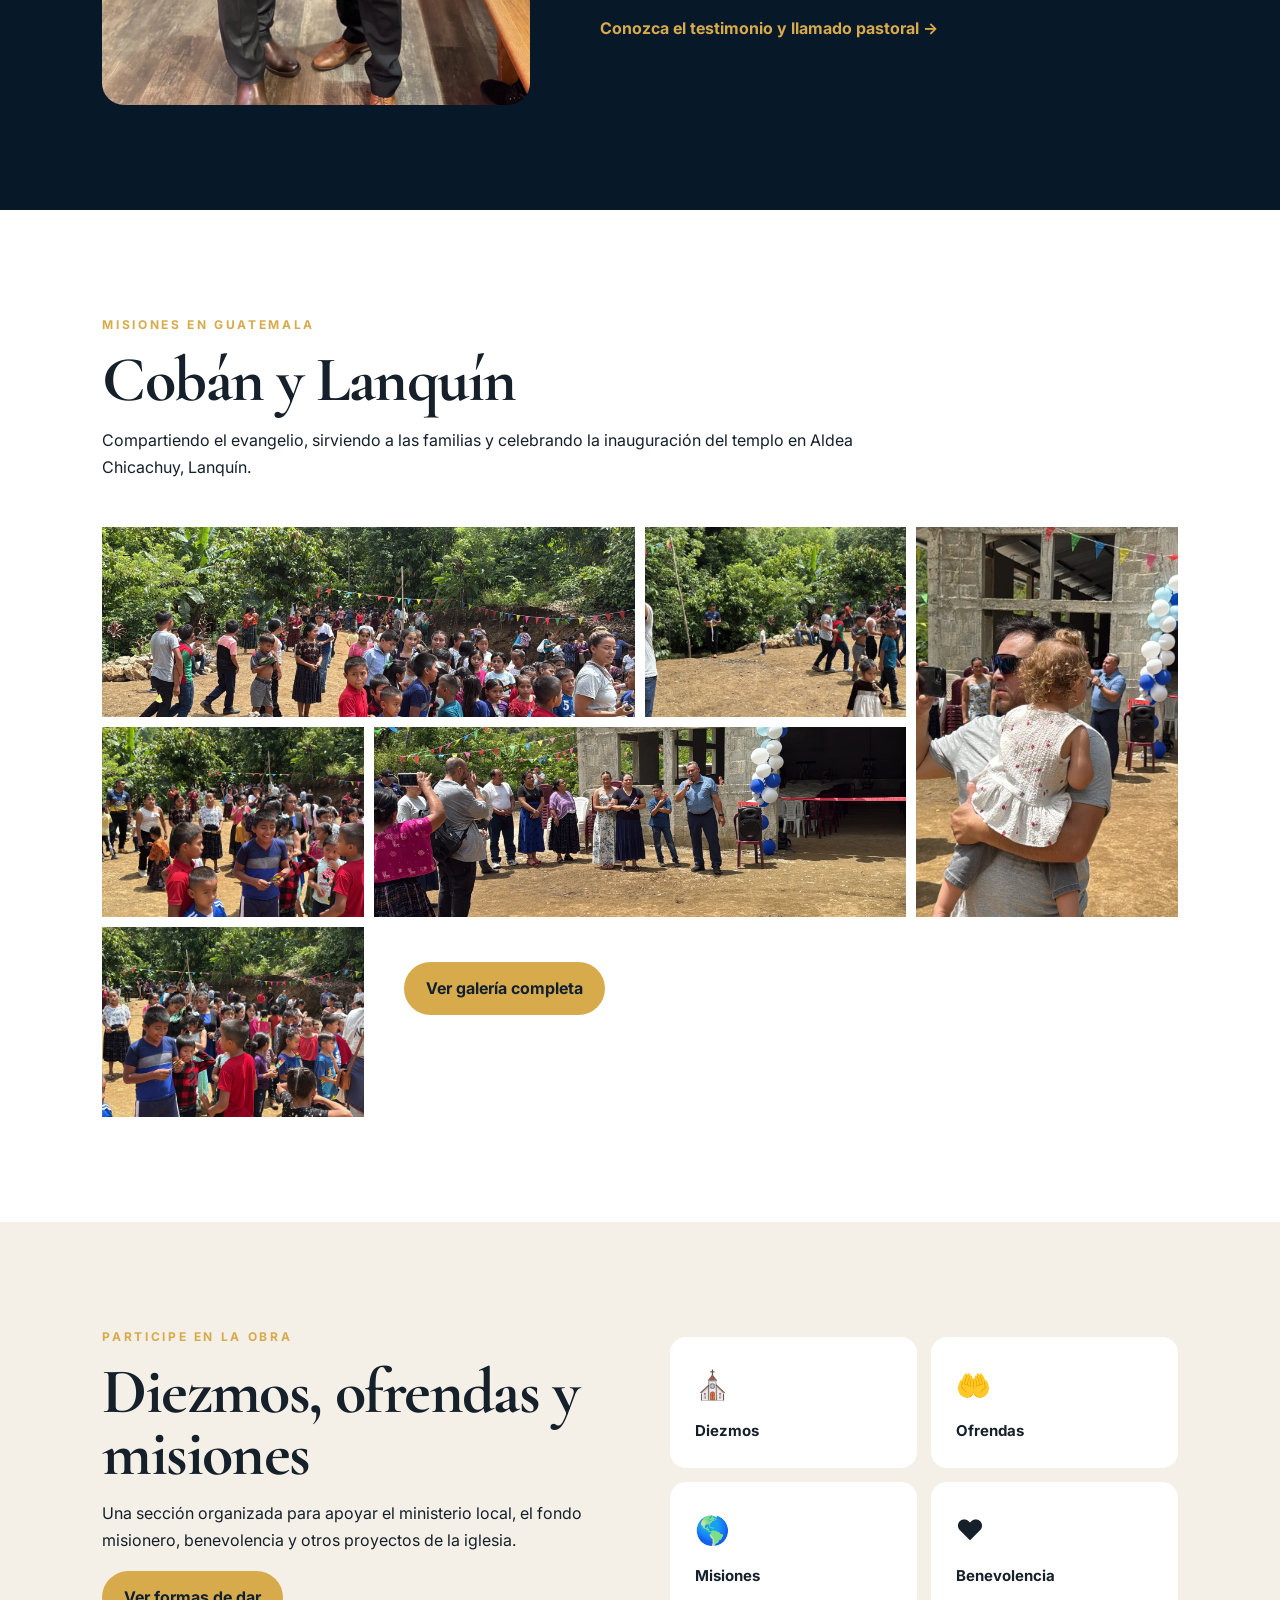
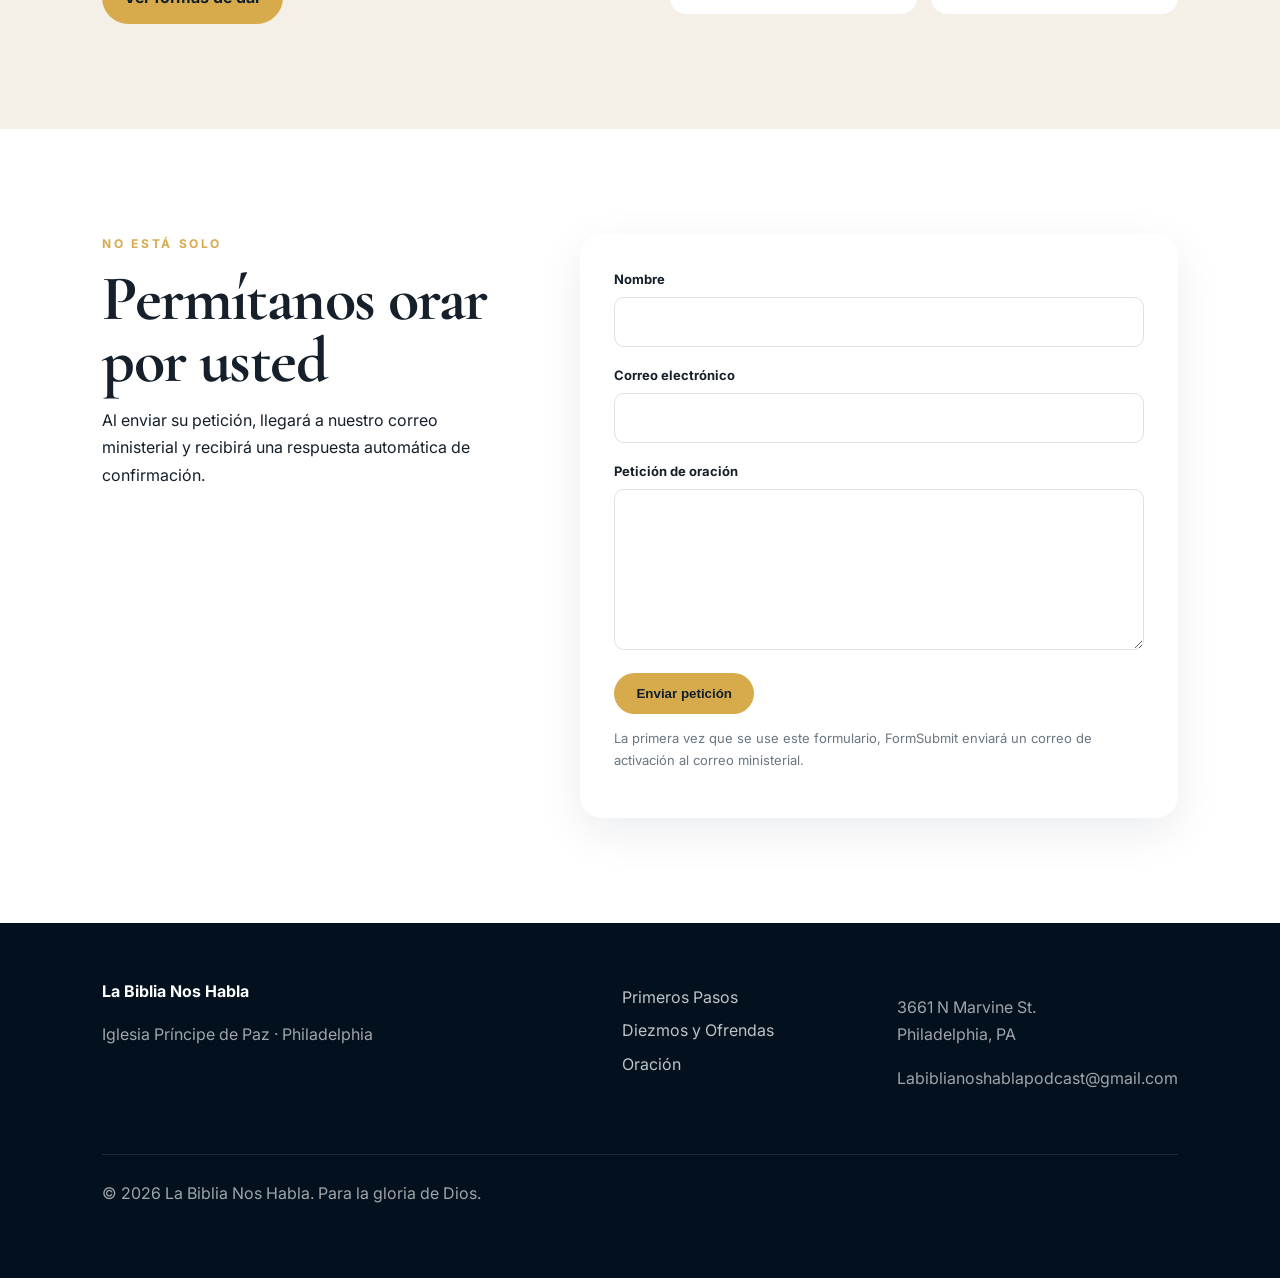
==== commit 3b17a860: "Add files via upload" ====
--- a/index.html
+++ b/index.html
@@ -14,7 +14,7 @@
 <a class="brand" href="#inicio"><span class="brand-mark">✦</span><span><strong>La Biblia Nos Habla</strong><small>Iglesia Príncipe de Paz · Philadelphia</small></span></a>
 <button class="menu-btn" aria-label="Abrir menú">☰</button>
 <nav class="nav">
-<a href="#iglesia">Iglesia</a><a href="conexion.html">Conéctese</a><a href="pastor.html">Conozca al Pastor</a><a href="predicaciones.html">Predicaciones</a><a href="#estudio">Estudio bíblico</a><a href="principiantes.html">Primeros pasos</a>
+<a href="#iglesia">Iglesia</a><a href="iglesia-online.html">Iglesia Online</a><a href="conexion.html">Conéctese</a><a href="pastor.html">Conozca al Pastor</a><a href="predicaciones.html">Predicaciones</a><a href="#estudio">Estudio bíblico</a><a href="principiantes.html">Primeros pasos</a>
 <a href="#misiones">Misiones</a><a href="gallery.html">Galería</a><a href="dar.html">Diezmos y ofrendas</a><a class="nav-cta" href="#oracion">Pedir oración</a>
 </nav>
 </header>
@@ -49,6 +49,7 @@
 
 
 
+<section class="section online-preview"><div class="section-head reveal"><p class="eyebrow">Iglesia Online</p><h2>Conéctese desde donde esté</h2><p>Consulte el próximo servicio, el versículo del día, el estudio por WhatsApp y recursos para toda la familia.</p></div><div class="gallery-cta"><a class="btn primary" href="iglesia-online.html">Entrar a Iglesia Online</a></div></section>
 <section class="section connection-preview">
 <div class="section-head reveal">
 <p class="eyebrow">Estamos para servirle</p>
--- a/styles.css
+++ b/styles.css
@@ -66,3 +66,13 @@
 .connection-preview{background:#071829;color:#fff}.connection-preview-grid{display:grid;grid-template-columns:repeat(4,1fr);gap:14px}.connection-preview-grid a{text-decoration:none;color:#fff;text-align:center;padding:28px 15px;border:1px solid rgba(255,255,255,.16);border-radius:16px}.connection-preview-grid a:hover{border-color:#d7aa4b;background:rgba(255,255,255,.05)}.connection-preview-grid span,.connection-preview-grid strong{display:block}.connection-preview-grid span{font-size:38px}.connection-preview-grid strong{margin-top:10px}
 @media(max-width:1050px){.connection-grid{grid-template-columns:repeat(2,1fr)}.next-step-grid{grid-template-columns:1fr 1fr}.connection-form-section{grid-template-columns:1fr}.connection-preview-grid{grid-template-columns:1fr 1fr}}
 @media(max-width:620px){.connection-grid,.next-step-grid,.connection-preview-grid,.form-row{grid-template-columns:1fr}.connection-card{min-height:auto}}
+
+.online-hero{min-height:650px;position:relative;background:url('assets/images/worship.webp') center/cover;display:flex;align-items:center}.online-hero-overlay{position:absolute;inset:0;background:linear-gradient(90deg,rgba(3,16,28,.96),rgba(3,16,28,.42))}.online-hero-content{position:relative;color:#fff;max-width:860px;padding:90px clamp(24px,8vw,130px)}.online-hero h1{font:700 clamp(60px,9vw,112px)/.85 "Cormorant Garamond",serif}.live-status{display:inline-flex;align-items:center;gap:9px;background:rgba(255,255,255,.12);padding:9px 14px;border-radius:999px}.live-status span{width:10px;height:10px;border-radius:50%;background:#d7aa4b}.live-status.live span{background:#23d160;box-shadow:0 0 0 7px rgba(35,209,96,.15)}
+.next-service{display:grid;grid-template-columns:1fr 1fr;gap:60px;align-items:center}.next-service h2{font:700 clamp(52px,7vw,88px)/.9 "Cormorant Garamond",serif}.countdown-card{background:#071829;color:#fff;padding:36px;border-radius:24px;text-align:center}.countdown{display:grid;grid-template-columns:repeat(4,1fr);gap:10px;margin:25px 0}.countdown div{padding:18px 8px;background:rgba(255,255,255,.07);border-radius:14px}.countdown strong,.countdown span{display:block}.countdown strong{font:700 46px "Cormorant Garamond",serif;color:#d7aa4b}.countdown span{font-size:11px}
+.weekly-study{display:grid;grid-template-columns:1fr .35fr;gap:40px;align-items:center}.weekly-study h2{font:700 clamp(48px,6vw,78px)/.95 "Cormorant Garamond",serif}.weekly-study-icon{font-size:120px;text-align:center}
+.devotional-section{display:grid;grid-template-columns:1fr 1fr;gap:60px;align-items:center}.devotional-card{background:#f5f0e7;padding:44px;border-radius:24px}.devotional-card blockquote{font:700 clamp(34px,5vw,58px)/1.05 "Cormorant Garamond",serif;margin:20px 0}.verse-reference{color:#a4761e;font-weight:800}.devotional-copy h2{font:700 clamp(46px,6vw,74px)/.95 "Cormorant Garamond",serif}
+.bible-access{display:grid;grid-template-columns:1fr .35fr;gap:40px;align-items:center}.bible-access h2{font:700 clamp(48px,6vw,76px)/.95 "Cormorant Garamond",serif}.bible-symbol{font-size:120px;text-align:center}
+.ministry-grid{display:grid;grid-template-columns:repeat(3,1fr);gap:18px}.ministry-grid article{border:1px solid #dce2e7;border-radius:18px;padding:28px}.ministry-grid span{font-size:40px}.ministry-grid h3{font:700 34px "Cormorant Garamond",serif;margin:12px 0}.ministry-grid a{color:#a4761e;font-weight:800;text-decoration:none}
+.callback-section{display:grid;grid-template-columns:.8fr 1.2fr;gap:70px;align-items:start;background:#f5f0e7}.callback-copy h2{font:700 clamp(52px,6vw,80px)/.9 "Cormorant Garamond",serif}.online-closing{display:flex;justify-content:space-between;gap:40px;align-items:center}.online-closing h2{font:700 clamp(48px,6vw,76px)/.95 "Cormorant Garamond",serif}.online-preview{background:#f5f0e7}
+@media(max-width:950px){.next-service,.weekly-study,.devotional-section,.bible-access,.callback-section{grid-template-columns:1fr}.ministry-grid{grid-template-columns:1fr 1fr}.online-closing{display:block}.online-closing .actions{margin-top:24px}}
+@media(max-width:600px){.countdown{grid-template-columns:1fr 1fr}.ministry-grid{grid-template-columns:1fr}.weekly-study-icon,.bible-symbol{font-size:80px}}
